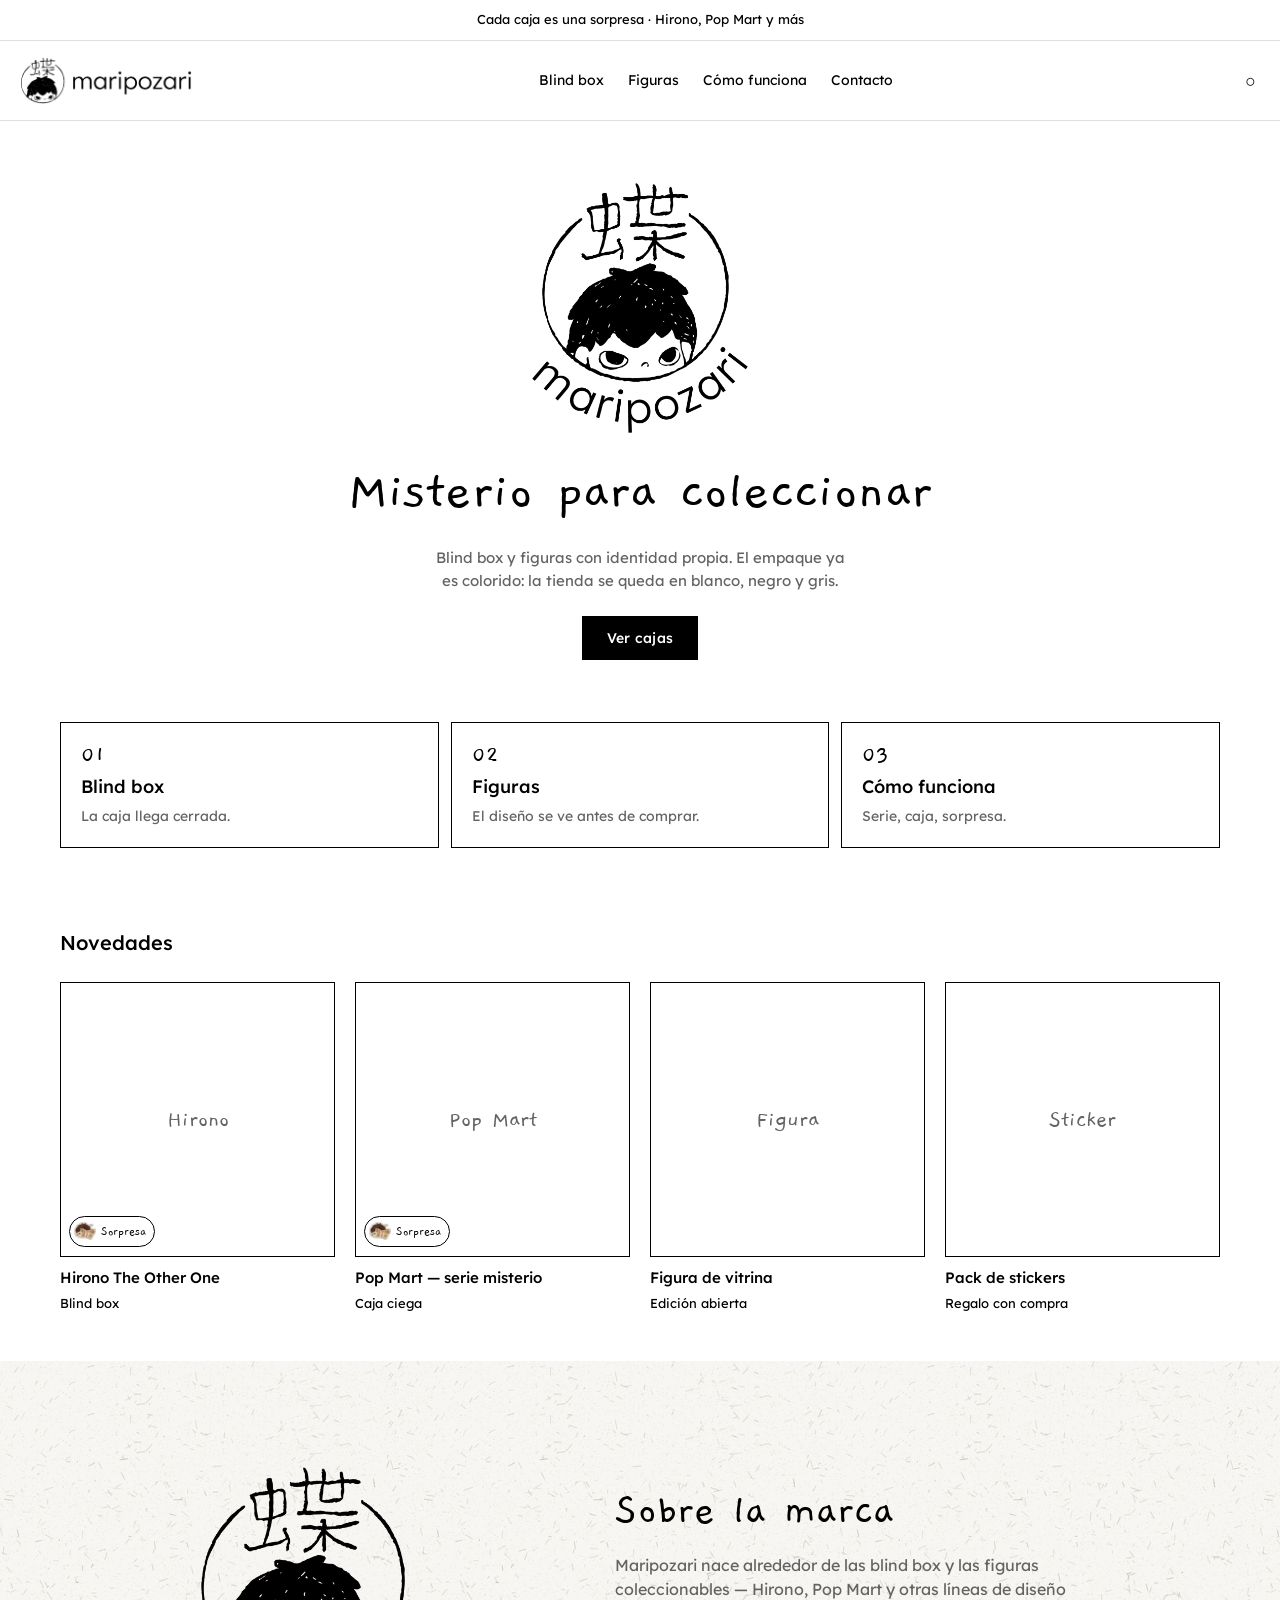
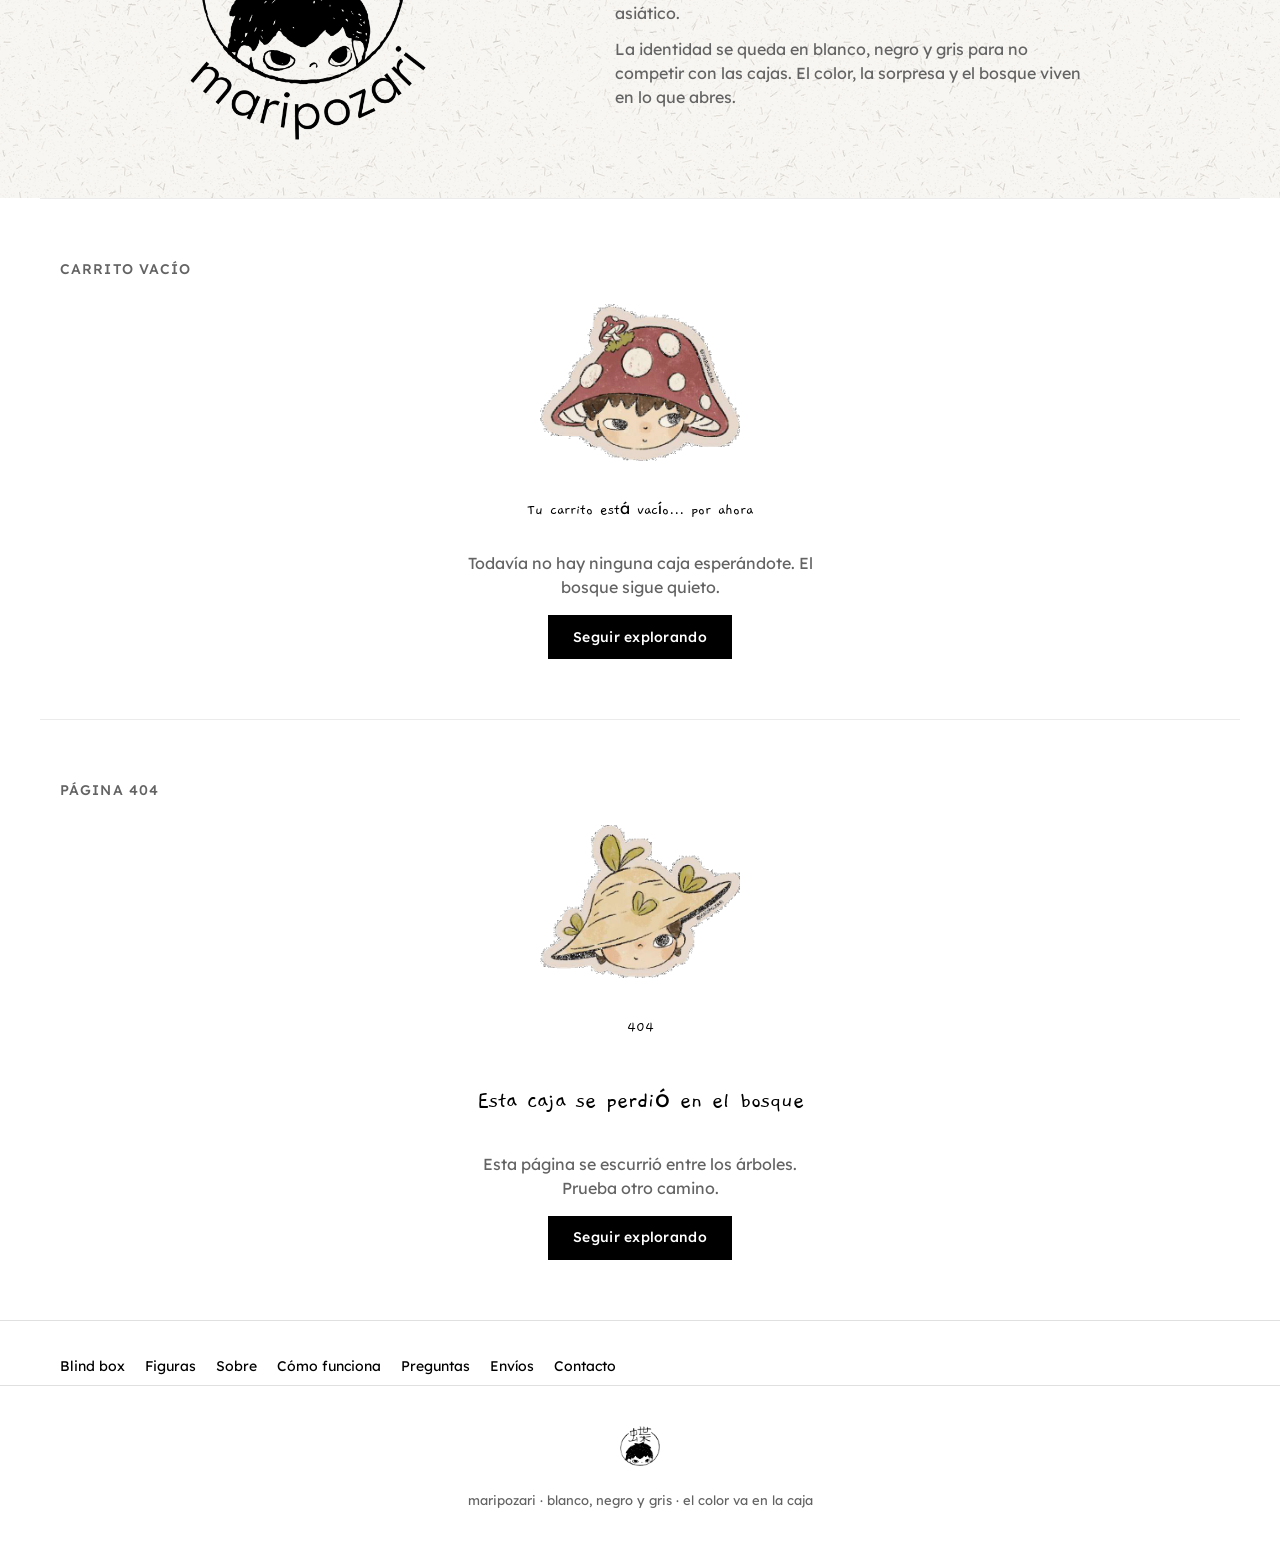
==== preview/index.html @ 607e9e30 "Add store pages and product templates for the catalog. Prepare about, how-it-works, FAQ, shipping, a" ====
<!doctype html>
<html lang="es">
  <head>
    <meta charset="utf-8">
    <meta name="viewport" content="width=device-width, initial-scale=1">
    <title>maripozari — vista de identidad</title>
    <link rel="icon" type="image/png" href="../assets/favicon.png">
    <link rel="preconnect" href="https://fonts.googleapis.com">
    <link rel="preconnect" href="https://fonts.gstatic.com" crossorigin>
    <link href="https://fonts.googleapis.com/css2?family=Gaegu:wght@400;700&family=Lexend:wght@300;400;500;600&display=swap" rel="stylesheet">
    <link rel="stylesheet" href="preview.css">
    <link rel="stylesheet" href="../assets/maripozari.css">
  </head>
  <body>
    <a class="skip" href="#main">Saltar al contenido</a>

    <div class="announcement">Cada caja es una sorpresa · Hirono, Pop Mart y más</div>

    <header class="site-header">
      <button class="icon-btn large-up-hide" type="button" aria-label="Menú">☰</button>
      <a class="logo-link" href="#main">
        <img class="header__heading-logo header__heading-logo--lockup small-hide medium-hide" src="../assets/logo-horizontal.png" width="200" height="56" alt="maripozari">
        <img class="header__heading-logo header__heading-logo--symbol large-up-hide" src="../assets/logo-symbol.png" width="48" height="48" alt="maripozari">
      </a>
      <nav class="nav small-hide" aria-label="Principal">
        <a href="paginas.html#cajas">Blind box</a>
        <a href="paginas.html#figuras">Figuras</a>
        <a href="paginas.html#como">Cómo funciona</a>
        <a href="paginas.html#contacto">Contacto</a>
      </nav>
      <a class="icon-btn" href="#carrito" aria-label="Carrito">○</a>
    </header>

    <main id="main">
      <section class="maripozari-hero">
        <div class="page-width">
          <div class="maripozari-hero__inner">
            <img class="maripozari-hero__logo" src="../assets/logo-original.png" width="220" height="253" alt="maripozari">
            <h1 class="maripozari-hero__heading">Misterio para coleccionar</h1>
            <p class="maripozari-hero__text">
              Blind box y figuras con identidad propia. El empaque ya es colorido: la tienda se queda en blanco, negro y gris.
            </p>
            <div class="maripozari-hero__actions">
              <a class="button" href="#cajas">Ver cajas</a>
            </div>
          </div>
        </div>
      </section>

      <section class="maripozari-paths">
        <div class="page-width">
          <ul class="maripozari-paths__list">
            <li><a href="paginas.html#cajas"><span class="maripozari-paths__index">01</span><h2>Blind box</h2><p>La caja llega cerrada.</p></a></li>
            <li><a href="paginas.html#figuras"><span class="maripozari-paths__index">02</span><h2>Figuras</h2><p>El diseño se ve antes de comprar.</p></a></li>
            <li><a href="paginas.html#como"><span class="maripozari-paths__index">03</span><h2>Cómo funciona</h2><p>Serie, caja, sorpresa.</p></a></li>
          </ul>
        </div>
      </section>

      <section id="cajas" class="page-width catalog">
        <h2>Novedades</h2>
        <div class="grid">
          <article class="card">
            <div class="card__media">
              <span class="card__ph">Hirono</span>
              <div class="card__badge">
                <span class="maripozari-surprise-badge">
                  <img src="../assets/creature-surprise.png" width="22" height="22" alt="">
                  <span>Sorpresa</span>
                </span>
              </div>
            </div>
            <h3>Hirono The Other One</h3>
            <p class="price">Blind box</p>
          </article>
          <article class="card">
            <div class="card__media">
              <span class="card__ph">Pop Mart</span>
              <div class="card__badge">
                <span class="maripozari-surprise-badge">
                  <img src="../assets/creature-surprise.png" width="22" height="22" alt="">
                  <span>Sorpresa</span>
                </span>
              </div>
            </div>
            <h3>Pop Mart — serie misterio</h3>
            <p class="price">Caja ciega</p>
          </article>
          <article class="card">
            <div class="card__media">
              <span class="card__ph">Figura</span>
            </div>
            <h3>Figura de vitrina</h3>
            <p class="price">Edición abierta</p>
          </article>
          <article class="card">
            <div class="card__media">
              <span class="card__ph">Sticker</span>
            </div>
            <h3>Pack de stickers</h3>
            <p class="price">Regalo con compra</p>
          </article>
        </div>
      </section>

      <div class="maripozari-divider maripozari-kraft" aria-hidden="true"></div>

      <section id="marca" class="maripozari-about maripozari-kraft">
        <div class="page-width">
          <div class="maripozari-about__inner maripozari-about__inner--split">
            <div>
              <img class="maripozari-about__logo" src="../assets/logo-original.png" width="240" height="276" alt="maripozari">
            </div>
            <div>
              <h2 class="maripozari-about__heading">Sobre la marca</h2>
              <div class="maripozari-about__text">
                <p>Maripozari nace alrededor de las blind box y las figuras coleccionables — Hirono, Pop Mart y otras líneas de diseño asiático.</p>
                <p>La identidad se queda en blanco, negro y gris para no competir con las cajas. El color, la sorpresa y el bosque viven en lo que abres.</p>
              </div>
            </div>
          </div>
        </div>
      </section>

      <section id="carrito" class="page-width state">
        <h2>Carrito vacío</h2>
        <div class="maripozari-empty">
          <img class="maripozari-creature" src="../assets/creature-empty-cart.png" width="180" height="141" alt="">
          <p class="cart__empty-text">Tu carrito está vacío... por ahora</p>
          <p class="maripozari-empty__note">Todavía no hay ninguna caja esperándote. El bosque sigue quieto.</p>
          <a class="button" href="#cajas">Seguir explorando</a>
        </div>
      </section>

      <section id="perdido" class="page-width state">
        <h2>Página 404</h2>
        <div class="template-404 maripozari-empty">
          <img class="maripozari-creature" src="../assets/creature-404.png" width="200" height="152" alt="">
          <p class="maripozari-display">404</p>
          <h1 class="title">Esta caja se perdió en el bosque</h1>
          <p class="maripozari-empty__note">Esta página se escurrió entre los árboles. Prueba otro camino.</p>
          <a class="button" href="#cajas">Seguir explorando</a>
        </div>
      </section>
    </main>

    <nav class="maripozari-footer-nav" aria-label="Páginas de la tienda">
      <div class="page-width">
        <ul class="maripozari-footer-nav__list">
          <li><a href="paginas.html#cajas">Blind box</a></li>
          <li><a href="paginas.html#figuras">Figuras</a></li>
          <li><a href="paginas.html#sobre">Sobre</a></li>
          <li><a href="paginas.html#como">Cómo funciona</a></li>
          <li><a href="paginas.html#preguntas">Preguntas</a></li>
          <li><a href="paginas.html#envios">Envíos</a></li>
          <li><a href="paginas.html#contacto">Contacto</a></li>
        </ul>
      </div>
    </nav>
    <footer class="site-footer">
      <img src="../assets/logo-symbol.png" width="40" height="40" alt="">
      <p>maripozari · blanco, negro y gris · el color va en la caja</p>
    </footer>
  </body>
</html>
---- preview/preview.css ----
:root {
  --color-ink: 0, 0, 0;
  --color-paper: 255, 255, 255;
  --color-ash: 99, 99, 99;
  --font-body-family: 'Lexend', sans-serif;
  --font-heading-family: 'Lexend', sans-serif;
  --font-display-family: 'Gaegu', 'Lexend', cursive;
  --maripozari-kraft-image: url('../assets/texture-kraft.png');
}

* { box-sizing: border-box; }

html { font-size: 62.5%; }

body {
  margin: 0;
  background: #fff;
  color: #000;
  font-family: var(--font-body-family);
  font-size: 1.6rem;
  line-height: 1.5;
}

a { color: inherit; }

.skip {
  position: absolute;
  left: -999px;
}

.page-width {
  max-width: 120rem;
  margin: 0 auto;
  padding: 0 2rem;
}

.announcement {
  text-align: center;
  padding: 1rem 1.6rem;
  border-bottom: 1px solid rgba(0, 0, 0, 0.12);
  font-size: 1.3rem;
}

.site-header {
  display: grid;
  grid-template-columns: auto 1fr auto;
  align-items: center;
  gap: 1.6rem;
  padding: 1.6rem 2rem;
  border-bottom: 1px solid rgba(0, 0, 0, 0.12);
  position: sticky;
  top: 0;
  background: #fff;
  z-index: 5;
}

.logo-link { display: flex; align-items: center; justify-self: start; }

.nav {
  display: flex;
  gap: 2.4rem;
  justify-content: center;
}

.nav a {
  text-decoration: none;
  font-size: 1.4rem;
}

.icon-btn {
  background: none;
  border: 0;
  font-size: 1.8rem;
  padding: 0.4rem;
  text-decoration: none;
}

.catalog { padding: 4.8rem 2rem; }
.catalog h2 {
  font-family: var(--font-body-family);
  font-weight: 500;
  font-size: 2rem;
  margin: 0 0 2.4rem;
}

.grid {
  display: grid;
  grid-template-columns: repeat(2, minmax(0, 1fr));
  gap: 1.6rem;
}

@media (min-width: 750px) {
  .grid { grid-template-columns: repeat(4, minmax(0, 1fr)); gap: 2rem; }
}

.card h3 {
  font-size: 1.5rem;
  font-weight: 500;
  margin: 1rem 0 0.4rem;
}

.price { margin: 0; font-size: 1.3rem; }

.card__media {
  position: relative;
  aspect-ratio: 1;
  border: 1px solid #000;
  display: flex;
  align-items: center;
  justify-content: center;
  background: #fff;
}

.card__ph {
  font-family: var(--font-display-family);
  font-size: 2.4rem;
  color: #636363;
}

.card__badge {
  position: absolute;
  left: 0.8rem;
  bottom: 0.8rem;
}

.button {
  display: inline-flex;
  align-items: center;
  justify-content: center;
  min-height: 4.4rem;
  padding: 0 2.4rem;
  border: 1px solid #000;
  background: #000;
  color: #fff;
  text-decoration: none;
  font-family: var(--font-body-family);
  font-size: 1.4rem;
  font-weight: 500;
}

.button--secondary {
  background: #fff;
  color: #000;
}

.maripozari-divider { min-height: 5.6rem; }

.state {
  padding: 6rem 2rem;
  border-top: 1px solid rgba(0, 0, 0, 0.08);
}

.state > h2 {
  font-size: 1.4rem;
  font-weight: 500;
  letter-spacing: 0.08em;
  text-transform: uppercase;
  color: #636363;
  margin: 0 0 2.4rem;
}

.page-block {
  max-width: 120rem;
  margin: 0 auto;
  padding: 5.6rem 2rem;
  border-top: 1px solid rgba(0, 0, 0, 0.08);
}

.eyebrow {
  margin: 0 0 0.8rem;
  color: #636363;
  letter-spacing: 0.08em;
  text-transform: uppercase;
  font-size: 1.2rem;
}

.display {
  font-size: clamp(3.2rem, 6vw, 5.6rem);
  margin: 0 0 1.2rem;
}

.lede {
  max-width: 46rem;
  color: #636363;
  margin: 0 0 2.4rem;
}

.steps {
  display: grid;
  gap: 1.6rem;
}

@media (min-width: 750px) {
  .steps { grid-template-columns: repeat(3, minmax(0, 1fr)); }
}

.steps article {
  border: 1px solid #000;
  padding: 2rem;
}

.steps h2 {
  font-size: 1.8rem;
  font-weight: 500;
  margin: 0 0 0.8rem;
}

.steps p, details p { margin: 0; color: #636363; }

.vendor {
  margin: 0.8rem 0 0;
  font-size: 1.2rem;
  letter-spacing: 0.08em;
}

.product {
  display: grid;
  gap: 2.4rem;
}

@media (min-width: 750px) {
  .product { grid-template-columns: 1fr 1fr; align-items: start; }
}

.product__media {
  aspect-ratio: 1;
  border: 1px solid #000;
  display: flex;
  align-items: center;
  justify-content: center;
  font-family: var(--font-display-family);
  font-size: 2.8rem;
  color: #636363;
}

.facts {
  display: flex;
  flex-wrap: wrap;
  gap: 0.8rem;
  padding: 0;
  margin: 0 0 1.6rem;
  list-style: none;
}

.facts li {
  border: 1px solid #000;
  padding: 0.4rem 0.8rem;
  font-size: 1.3rem;
}

details {
  border-top: 1px solid rgba(0, 0, 0, 0.16);
  padding: 1.2rem 0;
}

summary {
  cursor: pointer;
  font-weight: 500;
}

.form {
  display: grid;
  gap: 1.2rem;
  max-width: 42rem;
}

.form label {
  display: grid;
  gap: 0.4rem;
  font-size: 1.3rem;
}

.form input, .form textarea {
  font: inherit;
  border: 1px solid #000;
  padding: 1rem;
  background: #fff;
  color: #000;
}

.site-footer {
  display: flex;
  flex-direction: column;
  align-items: center;
  gap: 1.2rem;
  padding: 4rem 2rem;
  border-top: 1px solid rgba(0, 0, 0, 0.12);
  color: #636363;
  font-size: 1.3rem;
}

@media screen and (max-width: 749px) {
  .small-hide { display: none !important; }
}

@media screen and (min-width: 750px) and (max-width: 989px) {
  .medium-hide { display: none !important; }
}

@media screen and (min-width: 990px) {
  .large-up-hide { display: none !important; }
}

@media screen and (max-width: 989px) {
  .site-header { grid-template-columns: auto 1fr auto; }
  .logo-link { justify-self: center; }
}
---- assets/maripozari.css ----
/* Maripozari brand layer — see BRAND.md */

:root {
  --color-ink: 0, 0, 0;
  --color-paper: 255, 255, 255;
  --color-ash: 99, 99, 99;
  --font-body-family: 'Lexend', sans-serif;
  --font-heading-family: 'Lexend', sans-serif;
  --font-display-family: 'Gaegu', 'Lexend', cursive;
  --font-body-weight: 400;
  --font-heading-weight: 400;
}

body {
  letter-spacing: 0;
  color: rgb(var(--color-ink));
}

.caption-with-letter-spacing,
.caption,
.subtitle,
.product__text,
.card__information .price,
.footer-block__details-content {
  color: rgb(var(--color-ash));
}

.h0,
.title--primary,
.banner__heading,
.maripozari-display,
.template-404 .title,
.cart__empty-text,
.maripozari-hero__heading,
.maripozari-about__heading {
  font-family: var(--font-display-family);
  font-weight: 400;
  letter-spacing: 0;
  line-height: 1.15;
}

h1,
.h1 {
  font-family: var(--font-display-family);
  font-weight: 400;
  letter-spacing: 0;
}

.header__heading-logo-wrapper.maripozari-logo {
  display: flex;
  align-items: center;
}

.header__heading-logo--lockup {
  width: auto;
  max-width: min(220px, 36vw);
  height: auto;
  max-height: 4.8rem;
}

.header__heading-logo--symbol {
  width: 4.8rem;
  height: 4.8rem;
  object-fit: contain;
}

.scrolled-past-header .header__heading-logo--lockup {
  max-height: 3.6rem;
}

.maripozari-hero {
  background: rgb(var(--color-paper));
  color: rgb(var(--color-ink));
}

.maripozari-hero__inner {
  display: flex;
  flex-direction: column;
  align-items: center;
  text-align: center;
  gap: 2.4rem;
  padding: 6rem 2rem 5rem;
}

.maripozari-hero__logo {
  width: min(220px, 58vw);
  height: auto;
}

.maripozari-hero__heading {
  font-size: clamp(3.2rem, 6vw, 5.6rem);
  margin: 0;
}

.maripozari-hero__text {
  max-width: 42rem;
  margin: 0;
  color: rgb(var(--color-ash));
  font-size: 1.5rem;
}

.maripozari-hero__actions {
  display: flex;
  flex-wrap: wrap;
  gap: 1.2rem;
  justify-content: center;
}

.maripozari-kraft {
  background-color: #f4f1ec;
  background-image: var(--maripozari-kraft-image);
  background-size: 420px;
  background-repeat: repeat;
  color: rgb(var(--color-ink));
}

.maripozari-divider {
  min-height: 4.8rem;
}

.maripozari-about__inner {
  display: grid;
  gap: 3.2rem;
  padding: 5.6rem 0;
  align-items: center;
}

@media screen and (min-width: 750px) {
  .maripozari-about__inner--split {
    grid-template-columns: minmax(0, 0.9fr) minmax(0, 1.1fr);
    gap: 6rem;
  }
}

.maripozari-about__logo {
  width: min(240px, 70%);
  height: auto;
  margin: 0 auto;
  display: block;
}

.maripozari-about__heading {
  font-size: clamp(2.8rem, 4vw, 4.4rem);
  margin: 0 0 1.6rem;
}

.maripozari-about__text {
  color: rgb(var(--color-ink));
  max-width: 48rem;
}

.maripozari-about__text p {
  margin: 0 0 1.2rem;
  color: rgb(var(--color-ash));
}

.maripozari-empty {
  display: flex;
  flex-direction: column;
  align-items: center;
  text-align: center;
  gap: 1.6rem;
}

.maripozari-creature {
  width: min(200px, 56vw);
  height: auto;
  display: block;
  margin: 0 auto 0.8rem;
}

.cart-drawer__empty-content .maripozari-creature {
  width: min(160px, 48vw);
}

.maripozari-empty__note,
.template-404 .maripozari-empty__note {
  color: rgb(var(--color-ash));
  max-width: 36rem;
  margin: 0;
}

.maripozari-surprise-badge {
  display: inline-flex;
  align-items: center;
  gap: 0.5rem;
  padding: 0.35rem 0.85rem 0.35rem 0.35rem;
  border: 0.1rem solid rgb(var(--color-ink));
  border-radius: 999px;
  background: rgb(var(--color-paper));
  color: rgb(var(--color-ink));
  font-family: var(--font-display-family);
  font-size: 1.3rem;
  line-height: 1;
  letter-spacing: 0;
}

.maripozari-surprise-badge img {
  width: 2.2rem;
  height: 2.2rem;
  object-fit: contain;
}

.card__badge .maripozari-surprise-badge {
  margin-top: 0.6rem;
}

.button {
  letter-spacing: 0.02em;
  font-weight: 500;
}

.header-wrapper--border-bottom {
  border-bottom-color: rgba(var(--color-ink), 0.12);
}

.announcement-bar {
  letter-spacing: 0.02em;
}

.maripozari-paths {
  padding: 1.2rem 0 3.2rem;
}

.maripozari-paths__list {
  display: grid;
  grid-template-columns: 1fr;
  gap: 1.2rem;
  list-style: none;
  margin: 0;
  padding: 0;
}

@media screen and (min-width: 750px) {
  .maripozari-paths__list {
    grid-template-columns: repeat(3, minmax(0, 1fr));
  }
}

.maripozari-paths__list a {
  display: flex;
  flex-direction: column;
  gap: 0.6rem;
  min-height: 100%;
  padding: 2rem;
  border: 0.1rem solid rgb(var(--color-ink));
  color: rgb(var(--color-ink));
  text-decoration: none;
  background: rgb(var(--color-paper));
}

.maripozari-paths__list a:hover {
  background: rgb(var(--color-ink));
  color: rgb(var(--color-paper));
}

.maripozari-paths__list a:hover p {
  color: rgb(var(--color-paper));
}

.maripozari-paths__index {
  font-family: var(--font-display-family);
  font-size: 2.4rem;
  line-height: 1;
}

.maripozari-paths__list h2 {
  margin: 0;
  font-family: var(--font-body-family);
  font-size: 1.8rem;
  font-weight: 500;
}

.maripozari-paths__list p {
  margin: 0;
  color: rgb(var(--color-ash));
  font-size: 1.4rem;
}

.maripozari-footer-nav {
  border-top: 0.1rem solid rgba(var(--color-ink), 0.12);
  padding: 3.2rem 0 0.8rem;
}

.maripozari-footer-nav__list {
  display: flex;
  flex-wrap: wrap;
  gap: 1rem 2rem;
  list-style: none;
  margin: 0;
  padding: 0;
}

.maripozari-footer-nav__list a {
  color: rgb(var(--color-ink));
  text-decoration: none;
  font-size: 1.4rem;
}

.maripozari-footer-nav__list a:hover {
  text-decoration: underline;
}
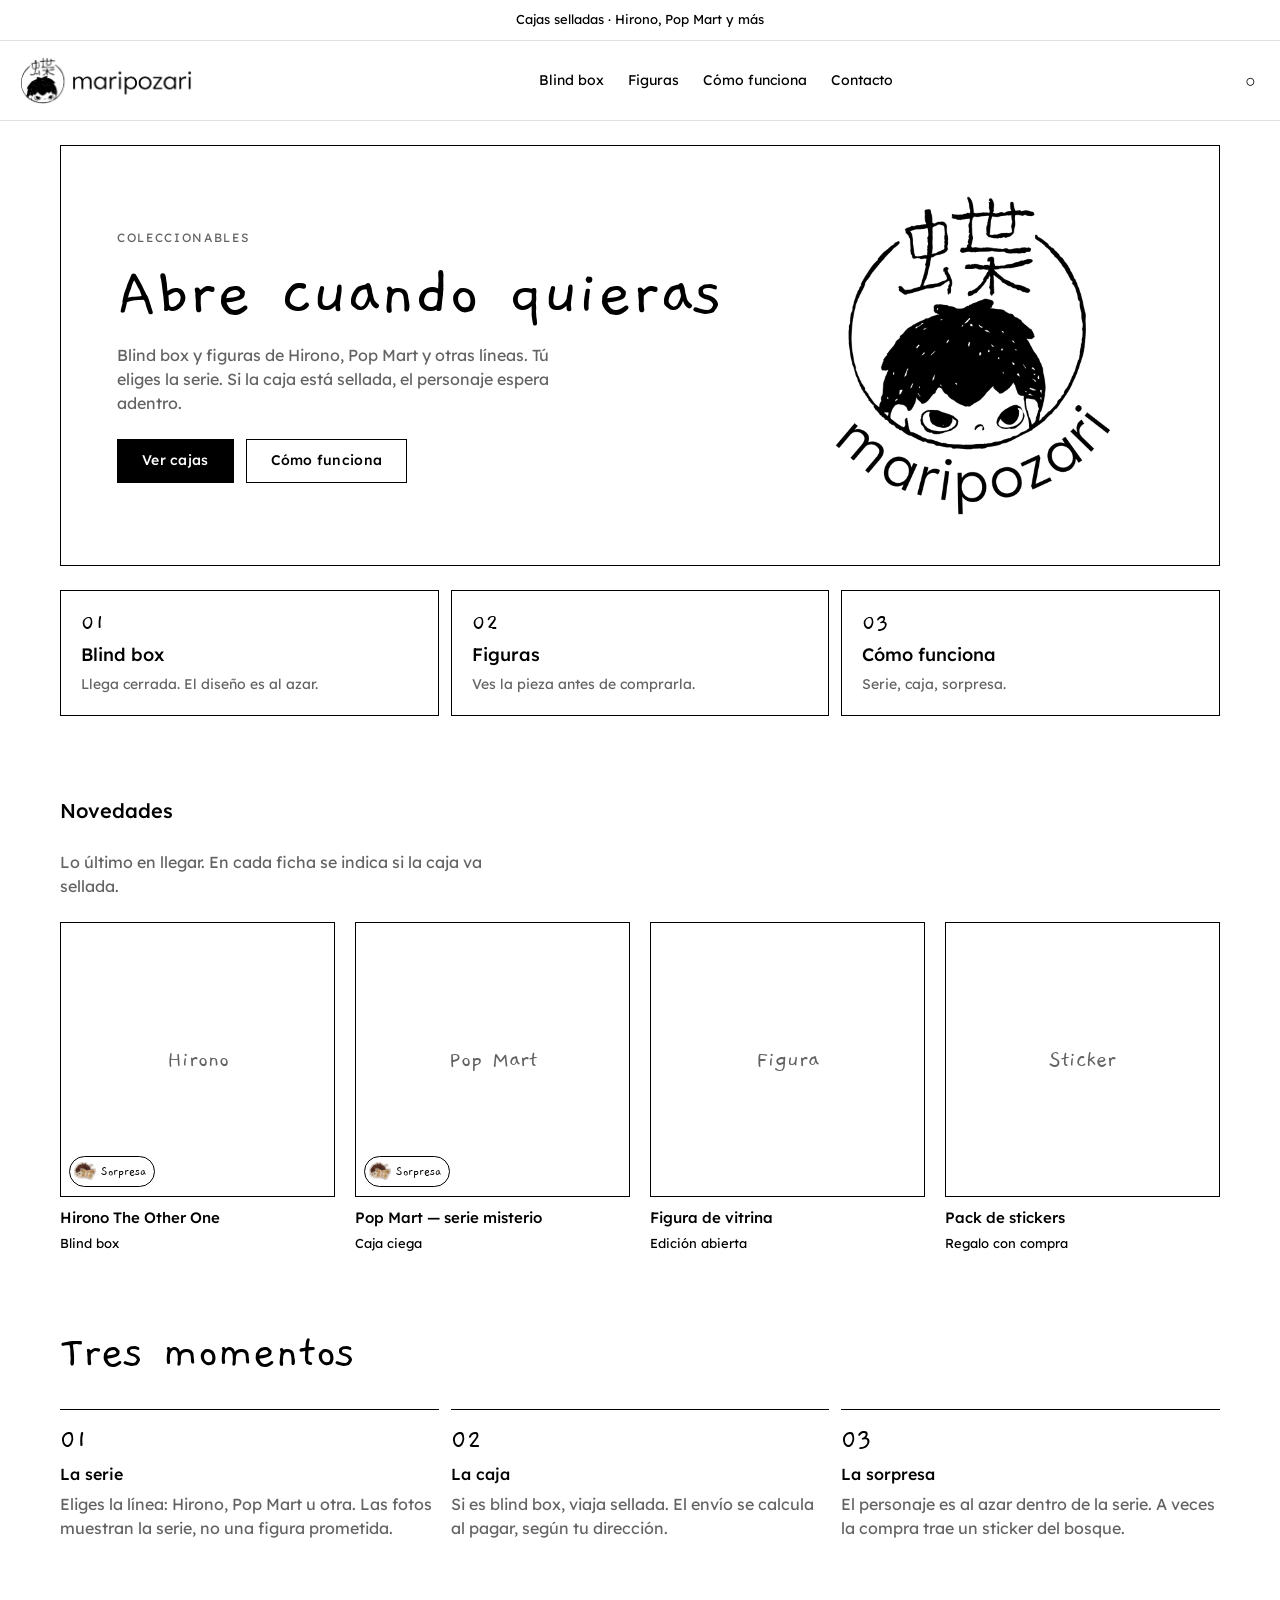
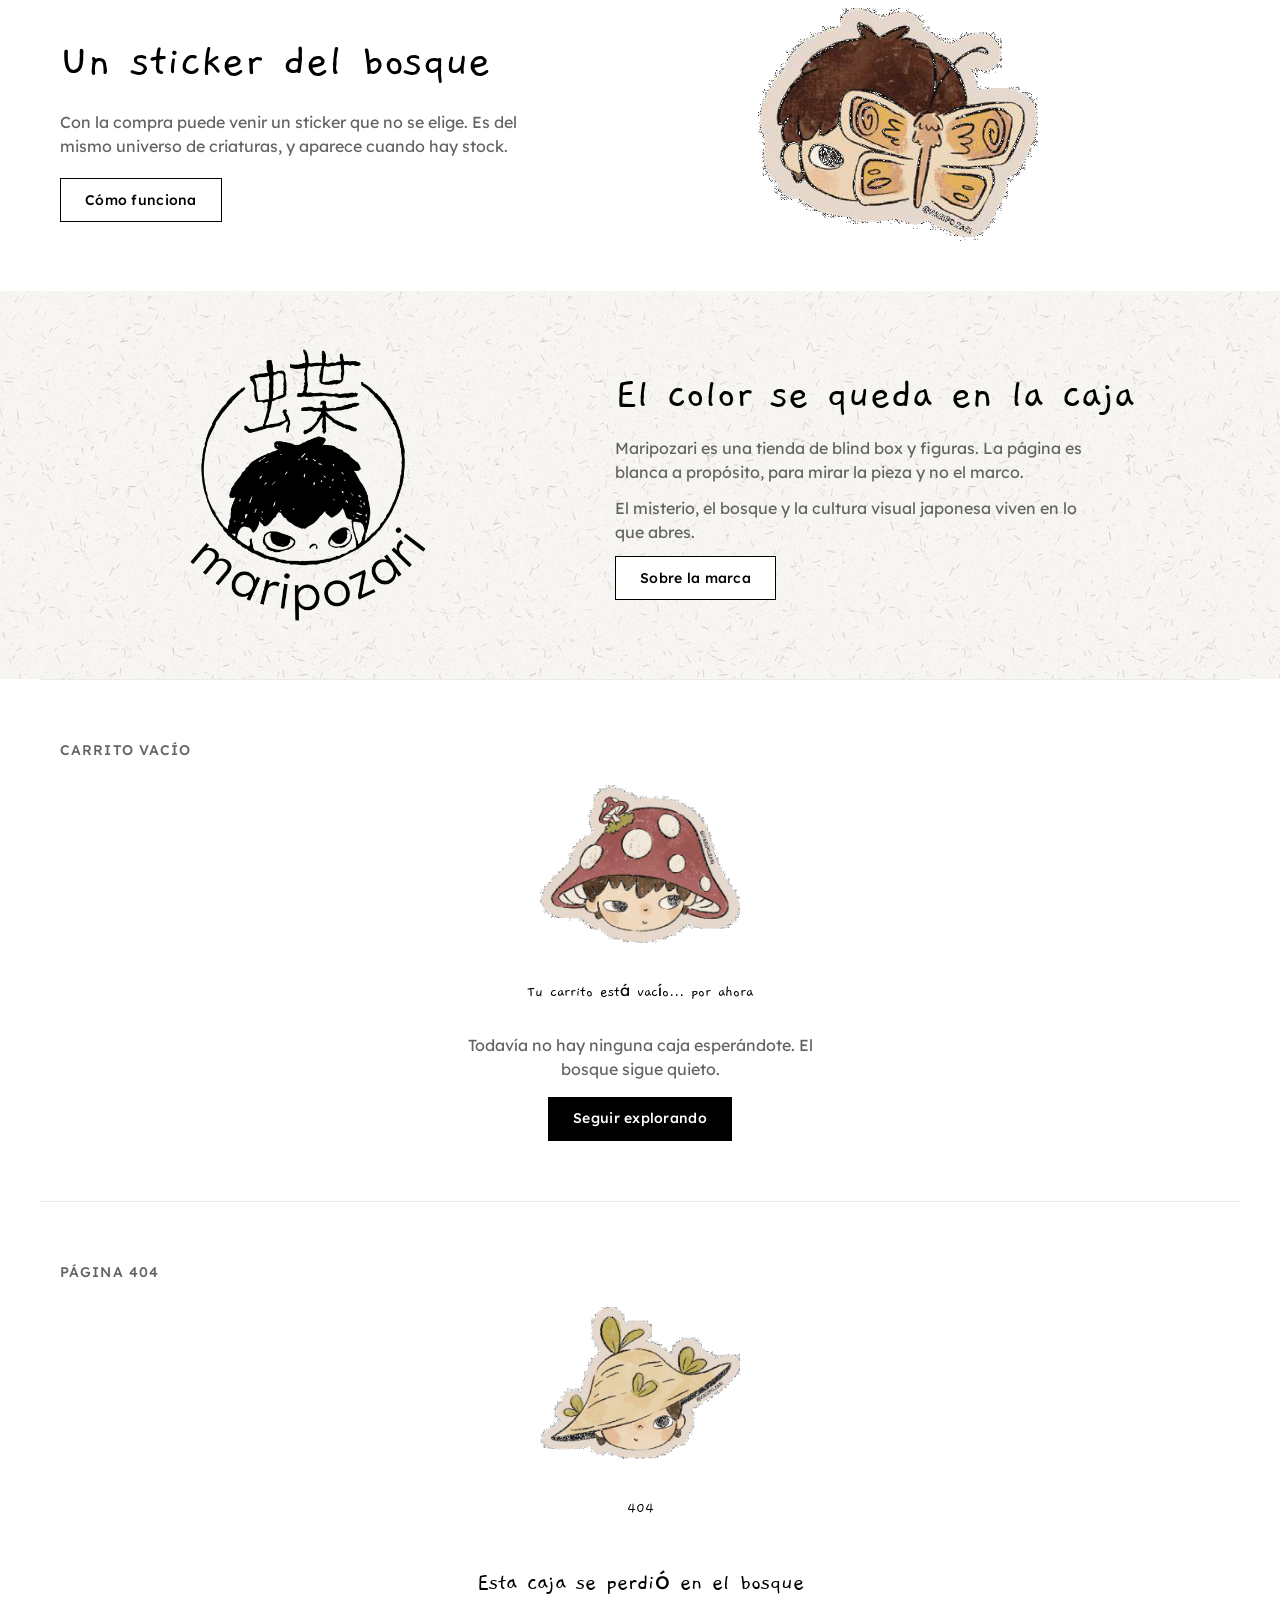
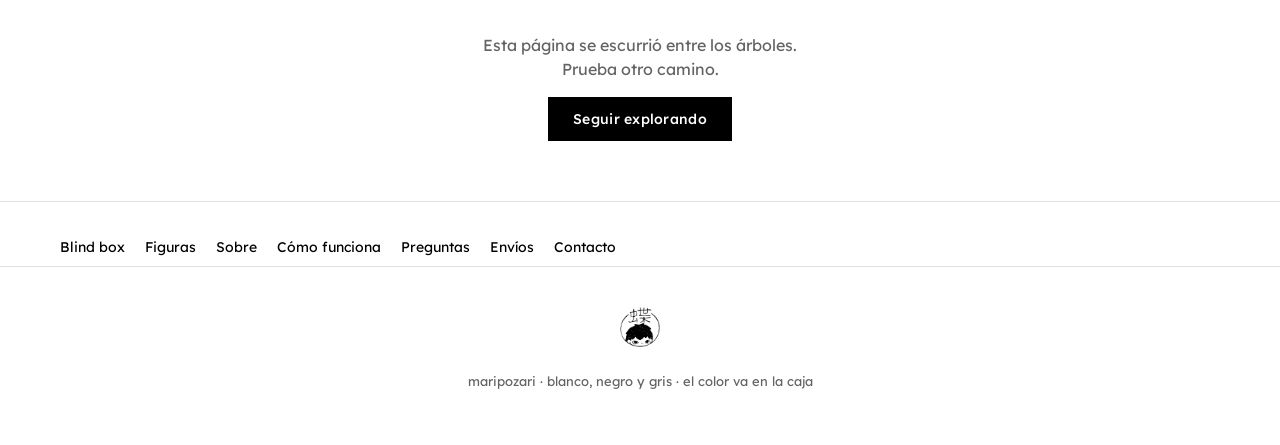
==== commit c556fa50: "Refine the homepage, filled cart, and product page. Add an editorial banner and more home sections, " ====
--- a/preview/index.html
+++ b/preview/index.html
@@ -14,7 +14,7 @@
   <body>
     <a class="skip" href="#main">Saltar al contenido</a>
 
-    <div class="announcement">Cada caja es una sorpresa · Hirono, Pop Mart y más</div>
+    <div class="announcement">Cajas selladas · Hirono, Pop Mart y más</div>
 
     <header class="site-header">
       <button class="icon-btn large-up-hide" type="button" aria-label="Menú">☰</button>
@@ -28,20 +28,24 @@
         <a href="paginas.html#como">Cómo funciona</a>
         <a href="paginas.html#contacto">Contacto</a>
       </nav>
-      <a class="icon-btn" href="#carrito" aria-label="Carrito">○</a>
+      <a class="icon-btn" href="carrito.html" aria-label="Carrito">○</a>
     </header>
 
     <main id="main">
-      <section class="maripozari-hero">
+      <section class="maripozari-banner">
         <div class="page-width">
-          <div class="maripozari-hero__inner">
-            <img class="maripozari-hero__logo" src="../assets/logo-original.png" width="220" height="253" alt="maripozari">
-            <h1 class="maripozari-hero__heading">Misterio para coleccionar</h1>
-            <p class="maripozari-hero__text">
-              Blind box y figuras con identidad propia. El empaque ya es colorido: la tienda se queda en blanco, negro y gris.
-            </p>
-            <div class="maripozari-hero__actions">
-              <a class="button" href="#cajas">Ver cajas</a>
+          <div class="maripozari-banner__panel">
+            <div class="maripozari-banner__copy">
+              <p class="maripozari-banner__eyebrow">Coleccionables</p>
+              <h1 class="maripozari-banner__heading">Abre cuando quieras</h1>
+              <p class="maripozari-banner__text">Blind box y figuras de Hirono, Pop Mart y otras líneas. Tú eliges la serie. Si la caja está sellada, el personaje espera adentro.</p>
+              <div class="maripozari-banner__actions">
+                <a class="button" href="#cajas">Ver cajas</a>
+                <a class="button button--secondary" href="paginas.html#como">Cómo funciona</a>
+              </div>
+            </div>
+            <div class="maripozari-banner__visual">
+              <img src="../assets/logo-original.png" width="280" height="322" alt="maripozari">
             </div>
           </div>
         </div>
@@ -50,8 +54,8 @@
       <section class="maripozari-paths">
         <div class="page-width">
           <ul class="maripozari-paths__list">
-            <li><a href="paginas.html#cajas"><span class="maripozari-paths__index">01</span><h2>Blind box</h2><p>La caja llega cerrada.</p></a></li>
-            <li><a href="paginas.html#figuras"><span class="maripozari-paths__index">02</span><h2>Figuras</h2><p>El diseño se ve antes de comprar.</p></a></li>
+            <li><a href="paginas.html#cajas"><span class="maripozari-paths__index">01</span><h2>Blind box</h2><p>Llega cerrada. El diseño es al azar.</p></a></li>
+            <li><a href="paginas.html#figuras"><span class="maripozari-paths__index">02</span><h2>Figuras</h2><p>Ves la pieza antes de comprarla.</p></a></li>
             <li><a href="paginas.html#como"><span class="maripozari-paths__index">03</span><h2>Cómo funciona</h2><p>Serie, caja, sorpresa.</p></a></li>
           </ul>
         </div>
@@ -59,6 +63,7 @@
 
       <section id="cajas" class="page-width catalog">
         <h2>Novedades</h2>
+        <p class="lede">Lo último en llegar. En cada ficha se indica si la caja va sellada.</p>
         <div class="grid">
           <article class="card">
             <div class="card__media">
@@ -103,7 +108,31 @@
         </div>
       </section>
 
-      <div class="maripozari-divider maripozari-kraft" aria-hidden="true"></div>
+      <section class="maripozari-steps">
+        <div class="page-width">
+          <h2 class="maripozari-steps__heading">Tres momentos</h2>
+          <ol class="maripozari-steps__list">
+            <li><span class="maripozari-steps__index">01</span><h3>La serie</h3><p>Eliges la línea: Hirono, Pop Mart u otra. Las fotos muestran la serie, no una figura prometida.</p></li>
+            <li><span class="maripozari-steps__index">02</span><h3>La caja</h3><p>Si es blind box, viaja sellada. El envío se calcula al pagar, según tu dirección.</p></li>
+            <li><span class="maripozari-steps__index">03</span><h3>La sorpresa</h3><p>El personaje es al azar dentro de la serie. A veces la compra trae un sticker del bosque.</p></li>
+          </ol>
+        </div>
+      </section>
+
+      <section class="maripozari-moment maripozari-moment--image-right">
+        <div class="page-width">
+          <div class="maripozari-moment__inner">
+            <div class="maripozari-moment__media">
+              <img src="../assets/creature-surprise.png" width="280" height="220" alt="">
+            </div>
+            <div>
+              <h2 class="maripozari-moment__heading">Un sticker del bosque</h2>
+              <p class="maripozari-moment__text">Con la compra puede venir un sticker que no se elige. Es del mismo universo de criaturas, y aparece cuando hay stock.</p>
+              <a class="button button--secondary" href="paginas.html#como">Cómo funciona</a>
+            </div>
+          </div>
+        </div>
+      </section>
 
       <section id="marca" class="maripozari-about maripozari-kraft">
         <div class="page-width">
@@ -112,11 +141,12 @@
               <img class="maripozari-about__logo" src="../assets/logo-original.png" width="240" height="276" alt="maripozari">
             </div>
             <div>
-              <h2 class="maripozari-about__heading">Sobre la marca</h2>
+              <h2 class="maripozari-about__heading">El color se queda en la caja</h2>
               <div class="maripozari-about__text">
-                <p>Maripozari nace alrededor de las blind box y las figuras coleccionables — Hirono, Pop Mart y otras líneas de diseño asiático.</p>
-                <p>La identidad se queda en blanco, negro y gris para no competir con las cajas. El color, la sorpresa y el bosque viven en lo que abres.</p>
+                <p>Maripozari es una tienda de blind box y figuras. La página es blanca a propósito, para mirar la pieza y no el marco.</p>
+                <p>El misterio, el bosque y la cultura visual japonesa viven en lo que abres.</p>
               </div>
+              <a class="button button--secondary" href="paginas.html#sobre">Sobre la marca</a>
             </div>
           </div>
         </div>
--- a/preview/preview.css
+++ b/preview/preview.css
@@ -278,6 +278,22 @@
   color: #000;
 }
 
+.cart-preview { padding: 4rem 2rem 6rem; }
+.cart-head { display: flex; justify-content: space-between; align-items: baseline; gap: 1rem; }
+.cart-head a { color: #636363; }
+.cart-table { width: 100%; border-collapse: collapse; border-top: 1px solid #000; }
+.cart-table th { text-align: left; font-size: 1.2rem; letter-spacing: 0.08em; text-transform: uppercase; color: #636363; padding: 1rem 0; }
+.cart-item td { padding: 1.6rem 0; border-bottom: 1px solid rgba(0,0,0,.12); vertical-align: middle; }
+.cart-product { display: flex; gap: 1.6rem; align-items: center; }
+.cart-item__image { width: 9.6rem; height: auto; object-fit: contain; }
+.cart-product button { background: none; border: 0; padding: 0; color: #636363; text-decoration: underline; cursor: pointer; font: inherit; }
+.meta { margin: 0.3rem 0; color: #636363; font-size: 1.3rem; }
+.qty { display: inline-flex; min-width: 4.4rem; min-height: 4.4rem; border: 1px solid #000; align-items: center; justify-content: center; }
+.cart-summary { margin-top: 2.4rem; max-width: 36rem; margin-left: auto; }
+.cart-summary p { display: flex; justify-content: space-between; }
+.product__info .product__title { font-size: clamp(3.6rem, 6vw, 5.6rem); margin: 0.4rem 0 1rem; }
+.price-item { font-weight: 500; font-size: 1.8rem; }
+
 .site-footer {
   display: flex;
   flex-direction: column;
--- a/assets/maripozari.css
+++ b/assets/maripozari.css
@@ -300,3 +300,215 @@
 .maripozari-footer-nav__list a:hover {
   text-decoration: underline;
 }
+
+.maripozari-banner {
+  padding: 2.4rem 0 1.2rem;
+}
+
+.maripozari-banner__panel {
+  display: grid;
+  grid-template-columns: 1fr;
+  gap: 2.4rem;
+  align-items: center;
+  border: 0.1rem solid rgb(var(--color-ink));
+  padding: 2.8rem 2rem;
+  background: rgb(var(--color-paper));
+}
+
+@media screen and (min-width: 990px) {
+  .maripozari-banner__panel {
+    grid-template-columns: minmax(0, 1.15fr) minmax(220px, 0.7fr);
+    gap: 4rem;
+    min-height: 42rem;
+    padding: 4.8rem 5.6rem;
+  }
+}
+
+.maripozari-banner__eyebrow {
+  margin: 0 0 1.2rem;
+  color: rgb(var(--color-ash));
+  font-size: 1.2rem;
+  letter-spacing: 0.14em;
+  text-transform: uppercase;
+}
+
+.maripozari-banner__heading {
+  margin: 0 0 1.6rem;
+  font-family: var(--font-display-family);
+  font-size: clamp(4rem, 7vw, 7.2rem);
+  font-weight: 400;
+  line-height: 0.95;
+}
+
+.maripozari-banner__text {
+  margin: 0 0 2.4rem;
+  max-width: 46rem;
+  color: rgb(var(--color-ash));
+  font-size: 1.6rem;
+}
+
+.maripozari-banner__actions {
+  display: flex;
+  flex-wrap: wrap;
+  gap: 1.2rem;
+}
+
+.maripozari-banner__visual {
+  display: flex;
+  justify-content: center;
+}
+
+.maripozari-banner__visual img {
+  width: min(280px, 70vw);
+  height: auto;
+}
+
+.maripozari-steps {
+  padding: 1.6rem 0 4.8rem;
+}
+
+.maripozari-steps__heading {
+  margin: 0 0 2rem;
+  font-family: var(--font-display-family);
+  font-size: clamp(3.2rem, 5vw, 4.8rem);
+  font-weight: 400;
+}
+
+.maripozari-steps__list {
+  display: grid;
+  gap: 1.2rem;
+  list-style: none;
+  margin: 0;
+  padding: 0;
+}
+
+@media screen and (min-width: 750px) {
+  .maripozari-steps__list {
+    grid-template-columns: repeat(3, minmax(0, 1fr));
+  }
+}
+
+.maripozari-steps__list li {
+  border-top: 0.1rem solid rgb(var(--color-ink));
+  padding-top: 1.6rem;
+}
+
+.maripozari-steps__index {
+  display: block;
+  margin-bottom: 0.8rem;
+  font-family: var(--font-display-family);
+  font-size: 2.8rem;
+  line-height: 1;
+}
+
+.maripozari-steps__list h3 {
+  margin: 0 0 0.6rem;
+  font-size: 1.6rem;
+  font-weight: 500;
+}
+
+.maripozari-steps__list p {
+  margin: 0;
+  color: rgb(var(--color-ash));
+}
+
+.maripozari-moment {
+  padding: 2rem 0 5rem;
+}
+
+.maripozari-moment__inner {
+  display: grid;
+  gap: 2.4rem;
+  align-items: center;
+}
+
+@media screen and (min-width: 750px) {
+  .maripozari-moment__inner {
+    grid-template-columns: minmax(0, 0.8fr) minmax(0, 1.1fr);
+    gap: 4.8rem;
+  }
+
+  .maripozari-moment--image-right .maripozari-moment__media {
+    order: 2;
+  }
+}
+
+.maripozari-moment__media img {
+  width: min(280px, 70%);
+  height: auto;
+  display: block;
+  margin: 0 auto;
+}
+
+.maripozari-moment__heading {
+  margin: 0 0 1.2rem;
+  font-family: var(--font-display-family);
+  font-size: clamp(3.2rem, 5vw, 4.8rem);
+  font-weight: 400;
+}
+
+.maripozari-moment__text {
+  margin: 0 0 2rem;
+  max-width: 46rem;
+  color: rgb(var(--color-ash));
+}
+
+.maripozari-cart-note {
+  margin: 0 0 2.4rem;
+  max-width: 52rem;
+  color: rgb(var(--color-ash));
+}
+
+.drawer__footer .maripozari-cart-note {
+  margin: 0 0 1.2rem;
+  font-size: 1.3rem;
+}
+
+.cart-item__image {
+  border: 0.1rem solid rgb(var(--color-ink));
+  background: rgb(var(--color-paper));
+}
+
+.cart-item__name {
+  font-weight: 500;
+}
+
+.cart-items {
+  border-top: 0.1rem solid rgb(var(--color-ink));
+}
+
+.cart-item {
+  border-bottom: 0.1rem solid rgba(var(--color-ink), 0.12);
+}
+
+.cart__checkout-button {
+  min-height: 4.8rem;
+  letter-spacing: 0.02em;
+}
+
+.product__media-item .media,
+.product__media-item .product-media-container {
+  border: 0.1rem solid rgb(var(--color-ink));
+  background: rgb(var(--color-paper));
+}
+
+.product__title {
+  font-family: var(--font-display-family);
+  font-weight: 400;
+  letter-spacing: 0;
+  line-height: 1.05;
+}
+
+.product .price-item {
+  font-family: var(--font-body-family);
+  font-weight: 500;
+  letter-spacing: 0;
+}
+
+.product__description {
+  color: rgb(var(--color-ash));
+}
+
+.product__accordion summary {
+  font-weight: 500;
+}
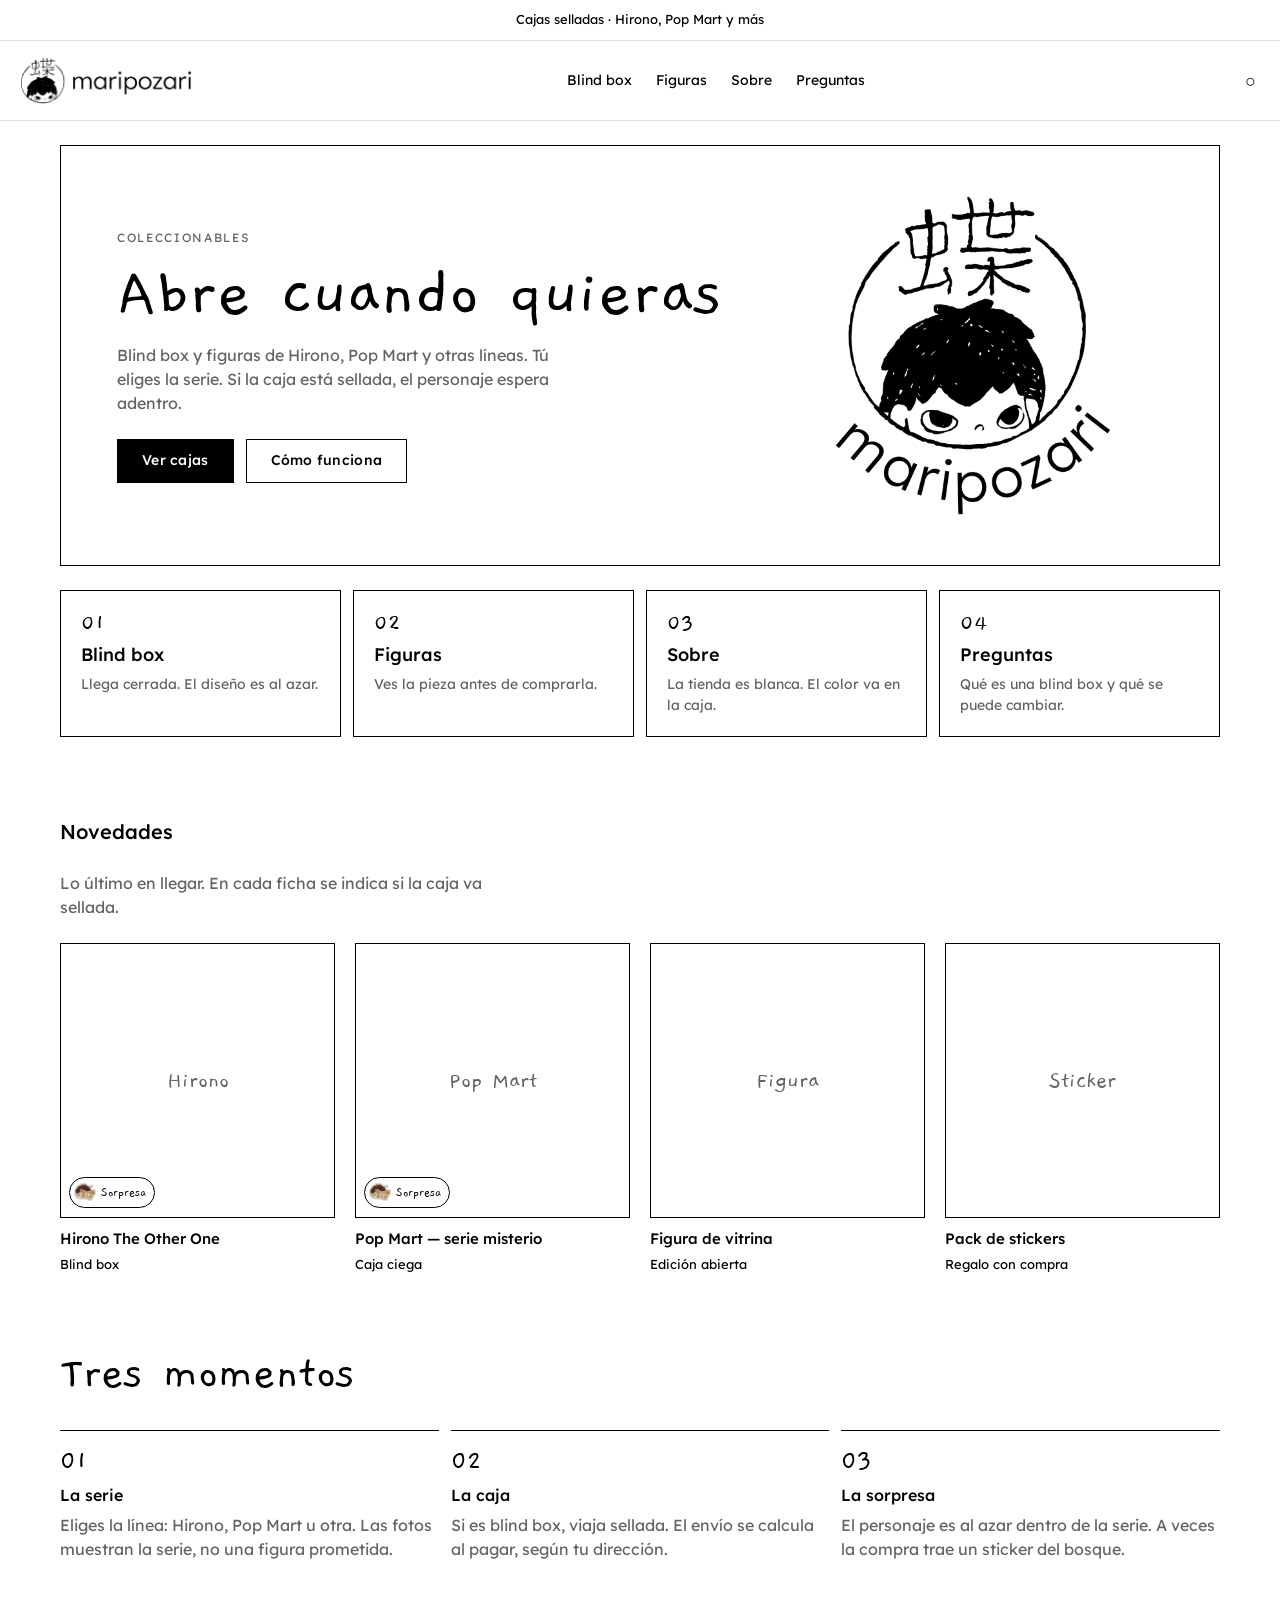
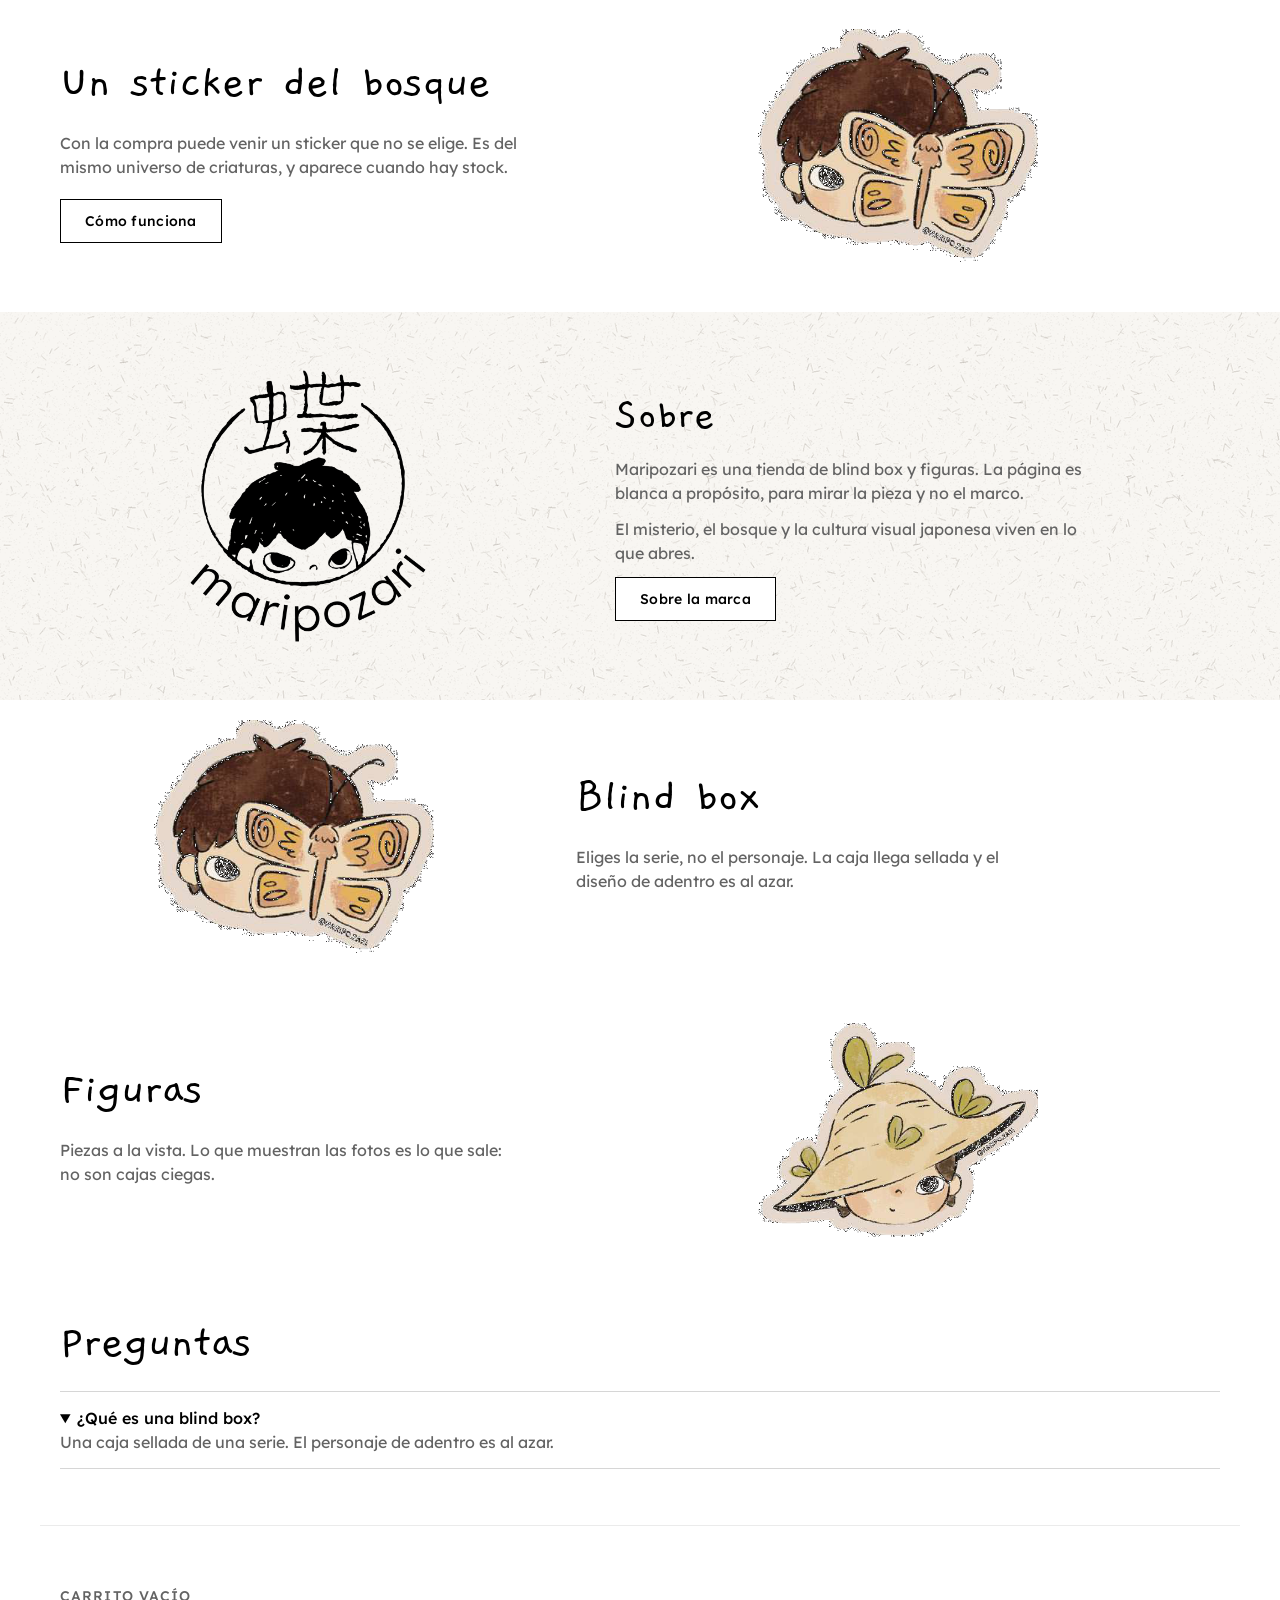
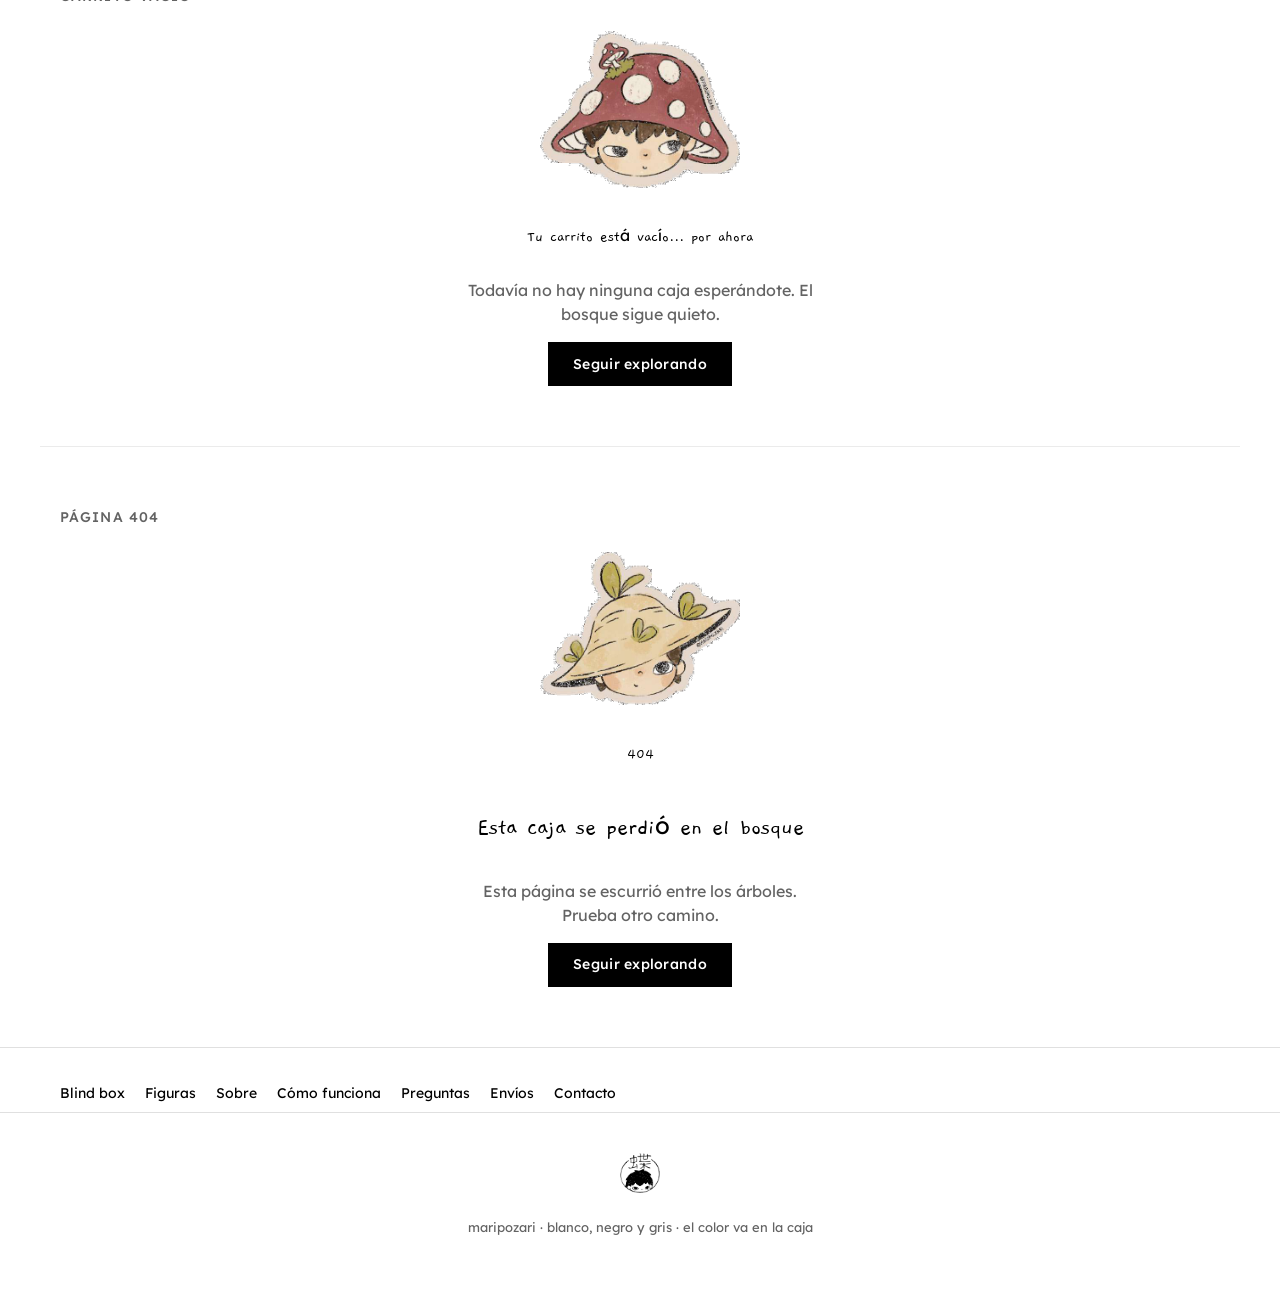
==== commit fd80c348: "Show blind box, figures, about, and FAQ on the homepage. Add those sections to the home page and a f" ====
--- a/preview/index.html
+++ b/preview/index.html
@@ -23,10 +23,10 @@
         <img class="header__heading-logo header__heading-logo--symbol large-up-hide" src="../assets/logo-symbol.png" width="48" height="48" alt="maripozari">
       </a>
       <nav class="nav small-hide" aria-label="Principal">
-        <a href="paginas.html#cajas">Blind box</a>
-        <a href="paginas.html#figuras">Figuras</a>
-        <a href="paginas.html#como">Cómo funciona</a>
-        <a href="paginas.html#contacto">Contacto</a>
+        <a href="#blind-box">Blind box</a>
+        <a href="#figuras">Figuras</a>
+        <a href="#sobre">Sobre</a>
+        <a href="#preguntas">Preguntas</a>
       </nav>
       <a class="icon-btn" href="carrito.html" aria-label="Carrito">○</a>
     </header>
@@ -54,9 +54,10 @@
       <section class="maripozari-paths">
         <div class="page-width">
           <ul class="maripozari-paths__list">
-            <li><a href="paginas.html#cajas"><span class="maripozari-paths__index">01</span><h2>Blind box</h2><p>Llega cerrada. El diseño es al azar.</p></a></li>
-            <li><a href="paginas.html#figuras"><span class="maripozari-paths__index">02</span><h2>Figuras</h2><p>Ves la pieza antes de comprarla.</p></a></li>
-            <li><a href="paginas.html#como"><span class="maripozari-paths__index">03</span><h2>Cómo funciona</h2><p>Serie, caja, sorpresa.</p></a></li>
+            <li><a href="#blind-box"><span class="maripozari-paths__index">01</span><h2>Blind box</h2><p>Llega cerrada. El diseño es al azar.</p></a></li>
+            <li><a href="#figuras"><span class="maripozari-paths__index">02</span><h2>Figuras</h2><p>Ves la pieza antes de comprarla.</p></a></li>
+            <li><a href="#sobre"><span class="maripozari-paths__index">03</span><h2>Sobre</h2><p>La tienda es blanca. El color va en la caja.</p></a></li>
+            <li><a href="#preguntas"><span class="maripozari-paths__index">04</span><h2>Preguntas</h2><p>Qué es una blind box y qué se puede cambiar.</p></a></li>
           </ul>
         </div>
       </section>
@@ -134,14 +135,14 @@
         </div>
       </section>
 
-      <section id="marca" class="maripozari-about maripozari-kraft">
+      <section id="sobre" class="maripozari-about maripozari-kraft">
         <div class="page-width">
           <div class="maripozari-about__inner maripozari-about__inner--split">
             <div>
               <img class="maripozari-about__logo" src="../assets/logo-original.png" width="240" height="276" alt="maripozari">
             </div>
             <div>
-              <h2 class="maripozari-about__heading">El color se queda en la caja</h2>
+              <h2 class="maripozari-about__heading">Sobre</h2>
               <div class="maripozari-about__text">
                 <p>Maripozari es una tienda de blind box y figuras. La página es blanca a propósito, para mirar la pieza y no el marco.</p>
                 <p>El misterio, el bosque y la cultura visual japonesa viven en lo que abres.</p>
@@ -149,6 +150,38 @@
               <a class="button button--secondary" href="paginas.html#sobre">Sobre la marca</a>
             </div>
           </div>
+        </div>
+      </section>
+
+      <section id="blind-box" class="maripozari-moment">
+        <div class="page-width">
+          <div class="maripozari-moment__inner">
+            <div class="maripozari-moment__media"><img src="../assets/creature-surprise.png" width="220" height="180" alt=""></div>
+            <div>
+              <h2 class="maripozari-moment__heading">Blind box</h2>
+              <p class="maripozari-moment__text">Eliges la serie, no el personaje. La caja llega sellada y el diseño de adentro es al azar.</p>
+            </div>
+          </div>
+        </div>
+      </section>
+      <section id="figuras" class="maripozari-moment maripozari-moment--image-right">
+        <div class="page-width">
+          <div class="maripozari-moment__inner">
+            <div class="maripozari-moment__media"><img src="../assets/creature-hat.png" width="220" height="170" alt=""></div>
+            <div>
+              <h2 class="maripozari-moment__heading">Figuras</h2>
+              <p class="maripozari-moment__text">Piezas a la vista. Lo que muestran las fotos es lo que sale: no son cajas ciegas.</p>
+            </div>
+          </div>
+        </div>
+      </section>
+      <section id="preguntas" class="maripozari-faq">
+        <div class="page-width">
+          <h2 class="maripozari-faq__heading">Preguntas</h2>
+          <details class="maripozari-faq__item" open>
+            <summary>¿Qué es una blind box?</summary>
+            <p>Una caja sellada de una serie. El personaje de adentro es al azar.</p>
+          </details>
         </div>
       </section>
 
--- a/assets/maripozari.css
+++ b/assets/maripozari.css
@@ -233,8 +233,22 @@
 
 @media screen and (min-width: 750px) {
   .maripozari-paths__list {
-    grid-template-columns: repeat(3, minmax(0, 1fr));
-  }
+    grid-template-columns: repeat(2, minmax(0, 1fr));
+  }
+}
+
+@media screen and (min-width: 990px) {
+  .maripozari-paths__list {
+    grid-template-columns: repeat(4, minmax(0, 1fr));
+  }
+}
+
+#blind-box,
+#figuras,
+#sobre,
+#preguntas,
+#como-funciona {
+  scroll-margin-top: 9rem;
 }
 
 .maripozari-paths__list a {
@@ -299,6 +313,42 @@
 
 .maripozari-footer-nav__list a:hover {
   text-decoration: underline;
+}
+
+.maripozari-faq {
+  padding: 2rem 0 5.6rem;
+}
+
+.maripozari-faq__heading {
+  margin: 0 0 1.2rem;
+  font-family: var(--font-display-family);
+  font-size: clamp(3.2rem, 5vw, 4.8rem);
+  font-weight: 400;
+}
+
+.maripozari-faq__intro {
+  margin: 0 0 2rem;
+  max-width: 46rem;
+  color: rgb(var(--color-ash));
+}
+
+.maripozari-faq__item {
+  border-top: 0.1rem solid rgba(var(--color-ink), 0.16);
+  padding: 1.4rem 0;
+}
+
+.maripozari-faq__item:last-child {
+  border-bottom: 0.1rem solid rgba(var(--color-ink), 0.16);
+}
+
+.maripozari-faq__item summary {
+  cursor: pointer;
+  font-weight: 500;
+}
+
+.maripozari-faq__item .rte {
+  margin-top: 0.8rem;
+  color: rgb(var(--color-ash));
 }
 
 .maripozari-banner {
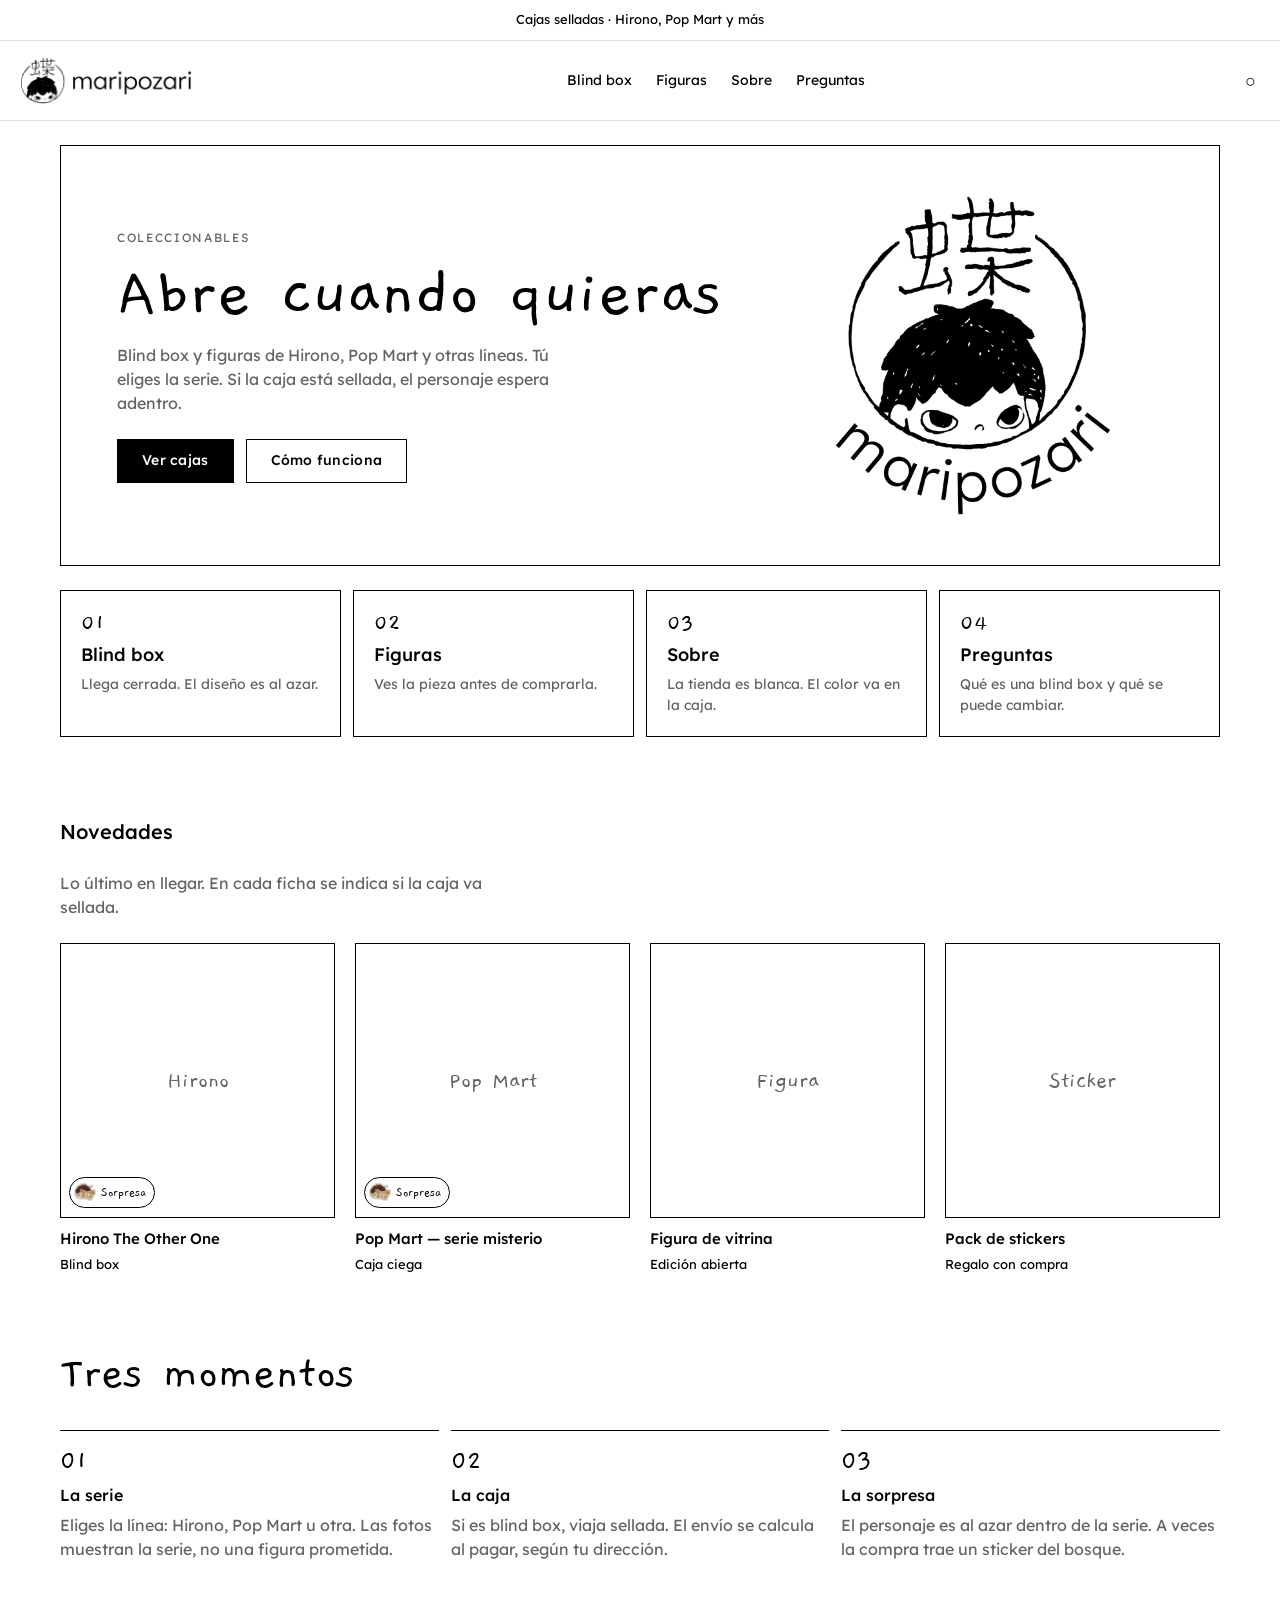
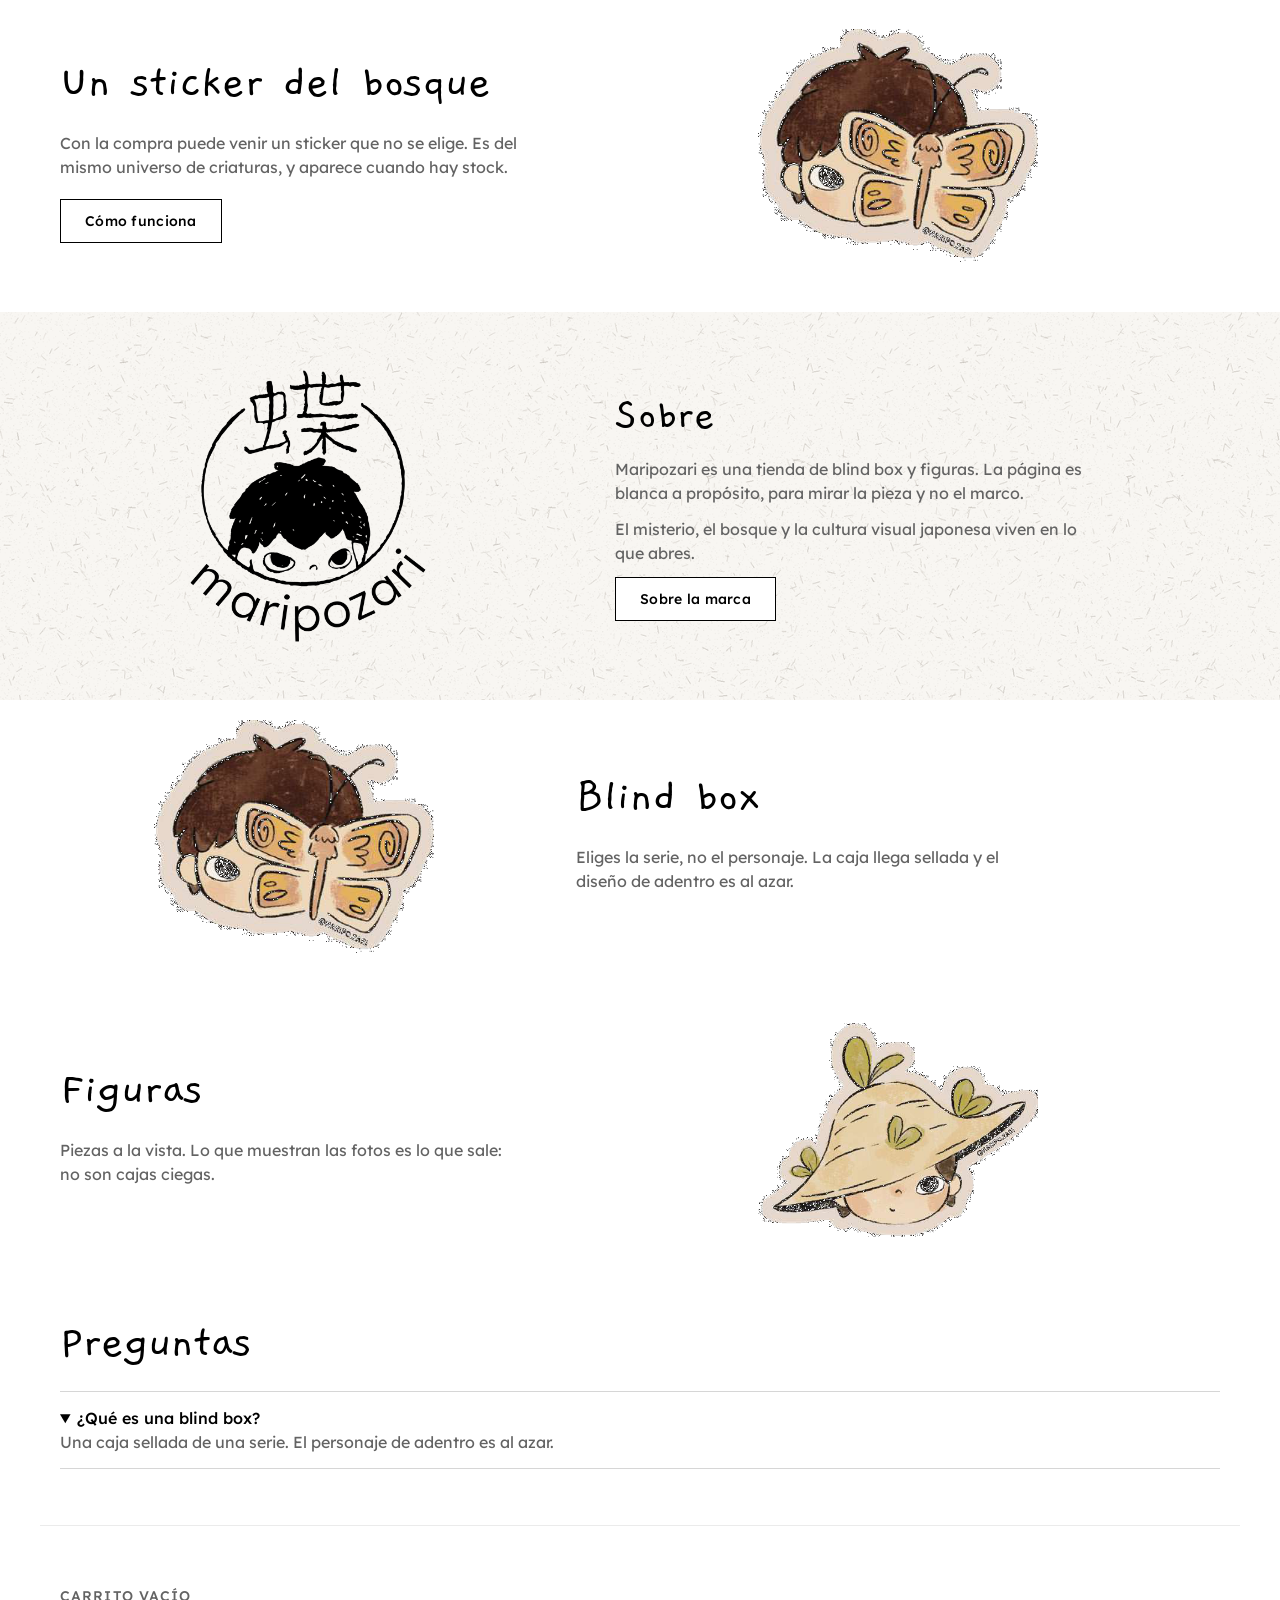
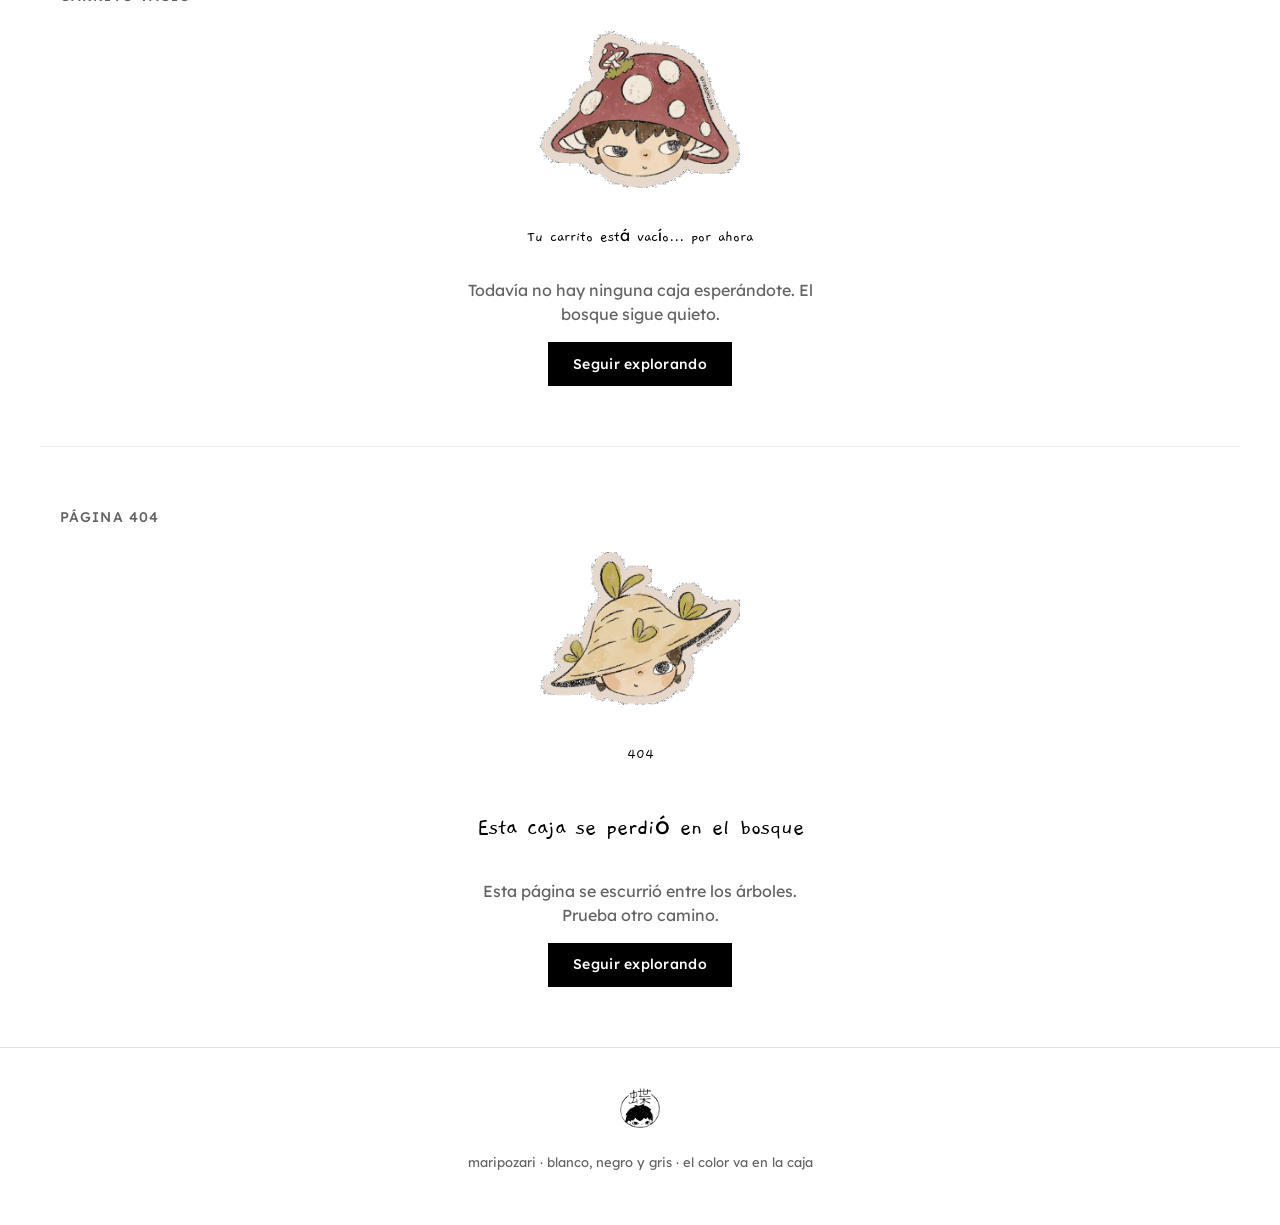
==== commit caf4e953: "Remove the duplicated header and footer link lists. Keep the store menu in the header and the newsle" ====
--- a/preview/index.html
+++ b/preview/index.html
@@ -207,19 +207,6 @@
       </section>
     </main>
 
-    <nav class="maripozari-footer-nav" aria-label="Páginas de la tienda">
-      <div class="page-width">
-        <ul class="maripozari-footer-nav__list">
-          <li><a href="paginas.html#cajas">Blind box</a></li>
-          <li><a href="paginas.html#figuras">Figuras</a></li>
-          <li><a href="paginas.html#sobre">Sobre</a></li>
-          <li><a href="paginas.html#como">Cómo funciona</a></li>
-          <li><a href="paginas.html#preguntas">Preguntas</a></li>
-          <li><a href="paginas.html#envios">Envíos</a></li>
-          <li><a href="paginas.html#contacto">Contacto</a></li>
-        </ul>
-      </div>
-    </nav>
     <footer class="site-footer">
       <img src="../assets/logo-symbol.png" width="40" height="40" alt="">
       <p>maripozari · blanco, negro y gris · el color va en la caja</p>
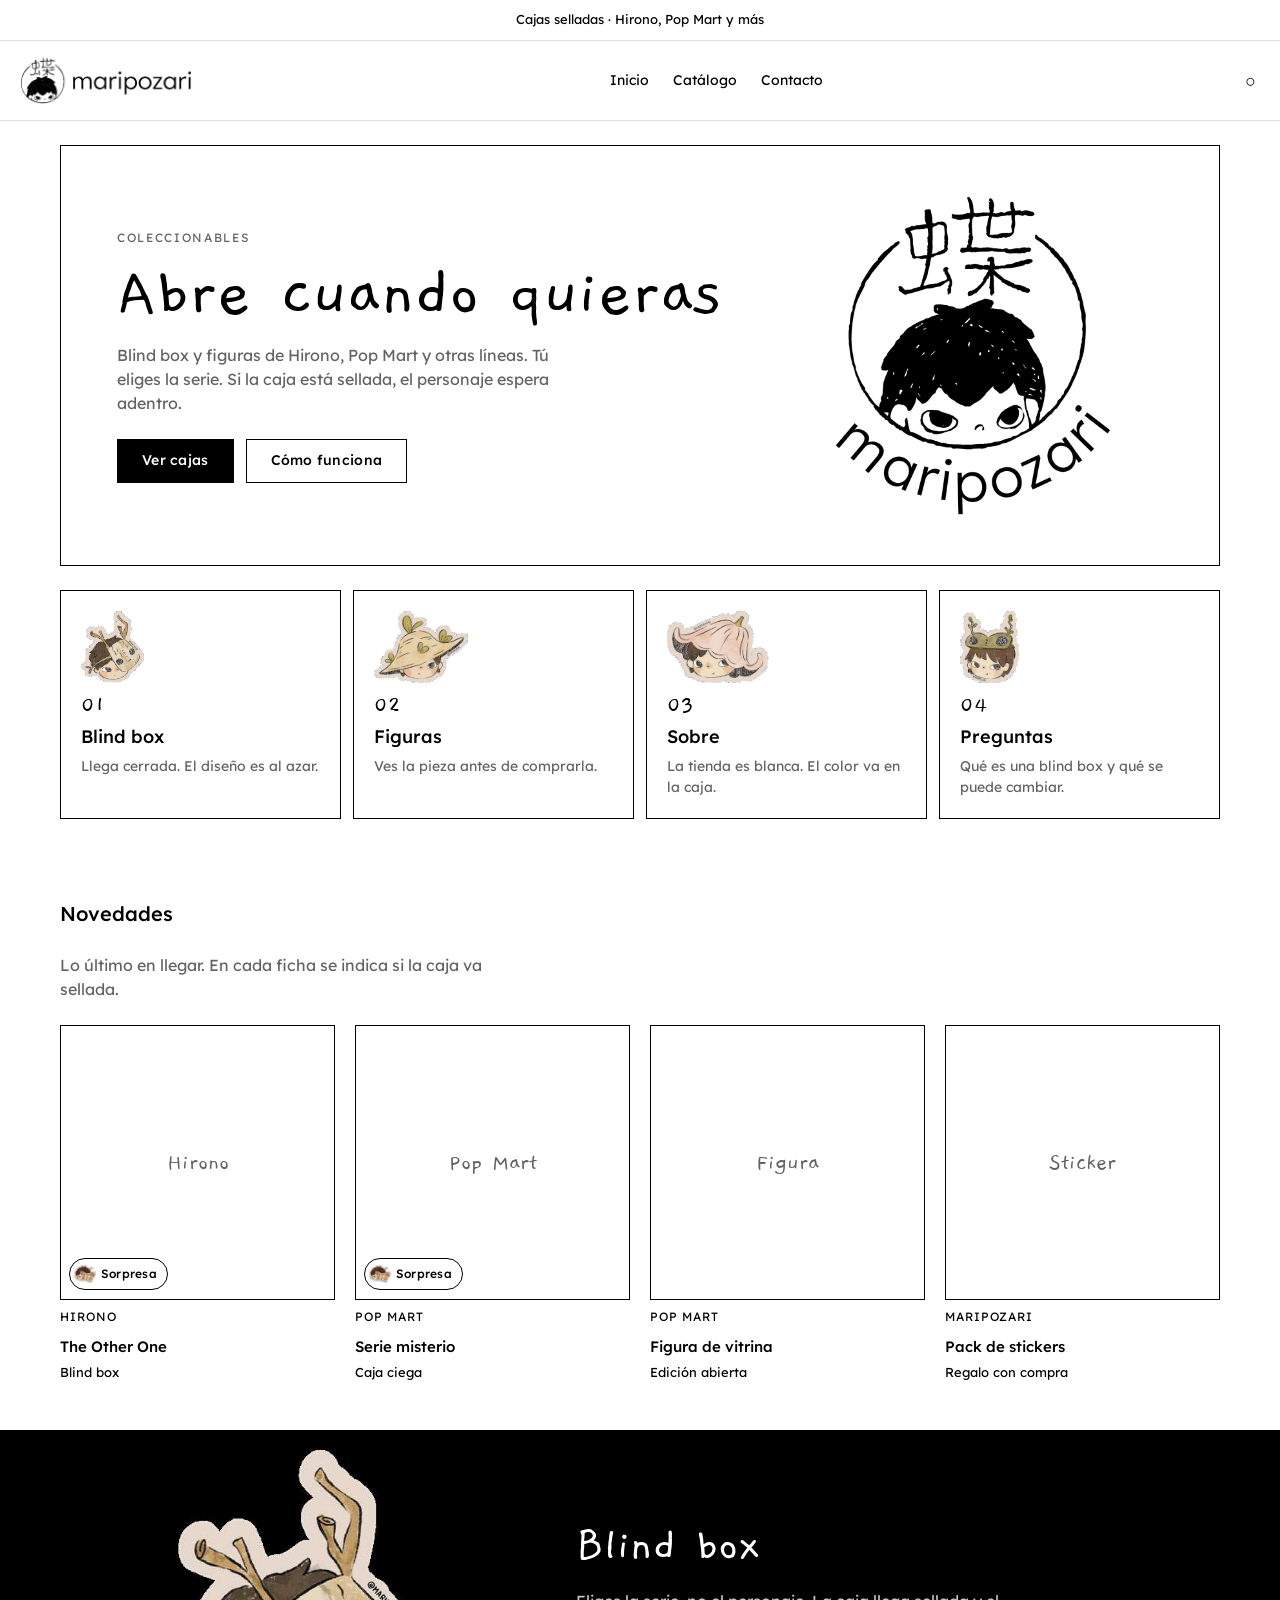
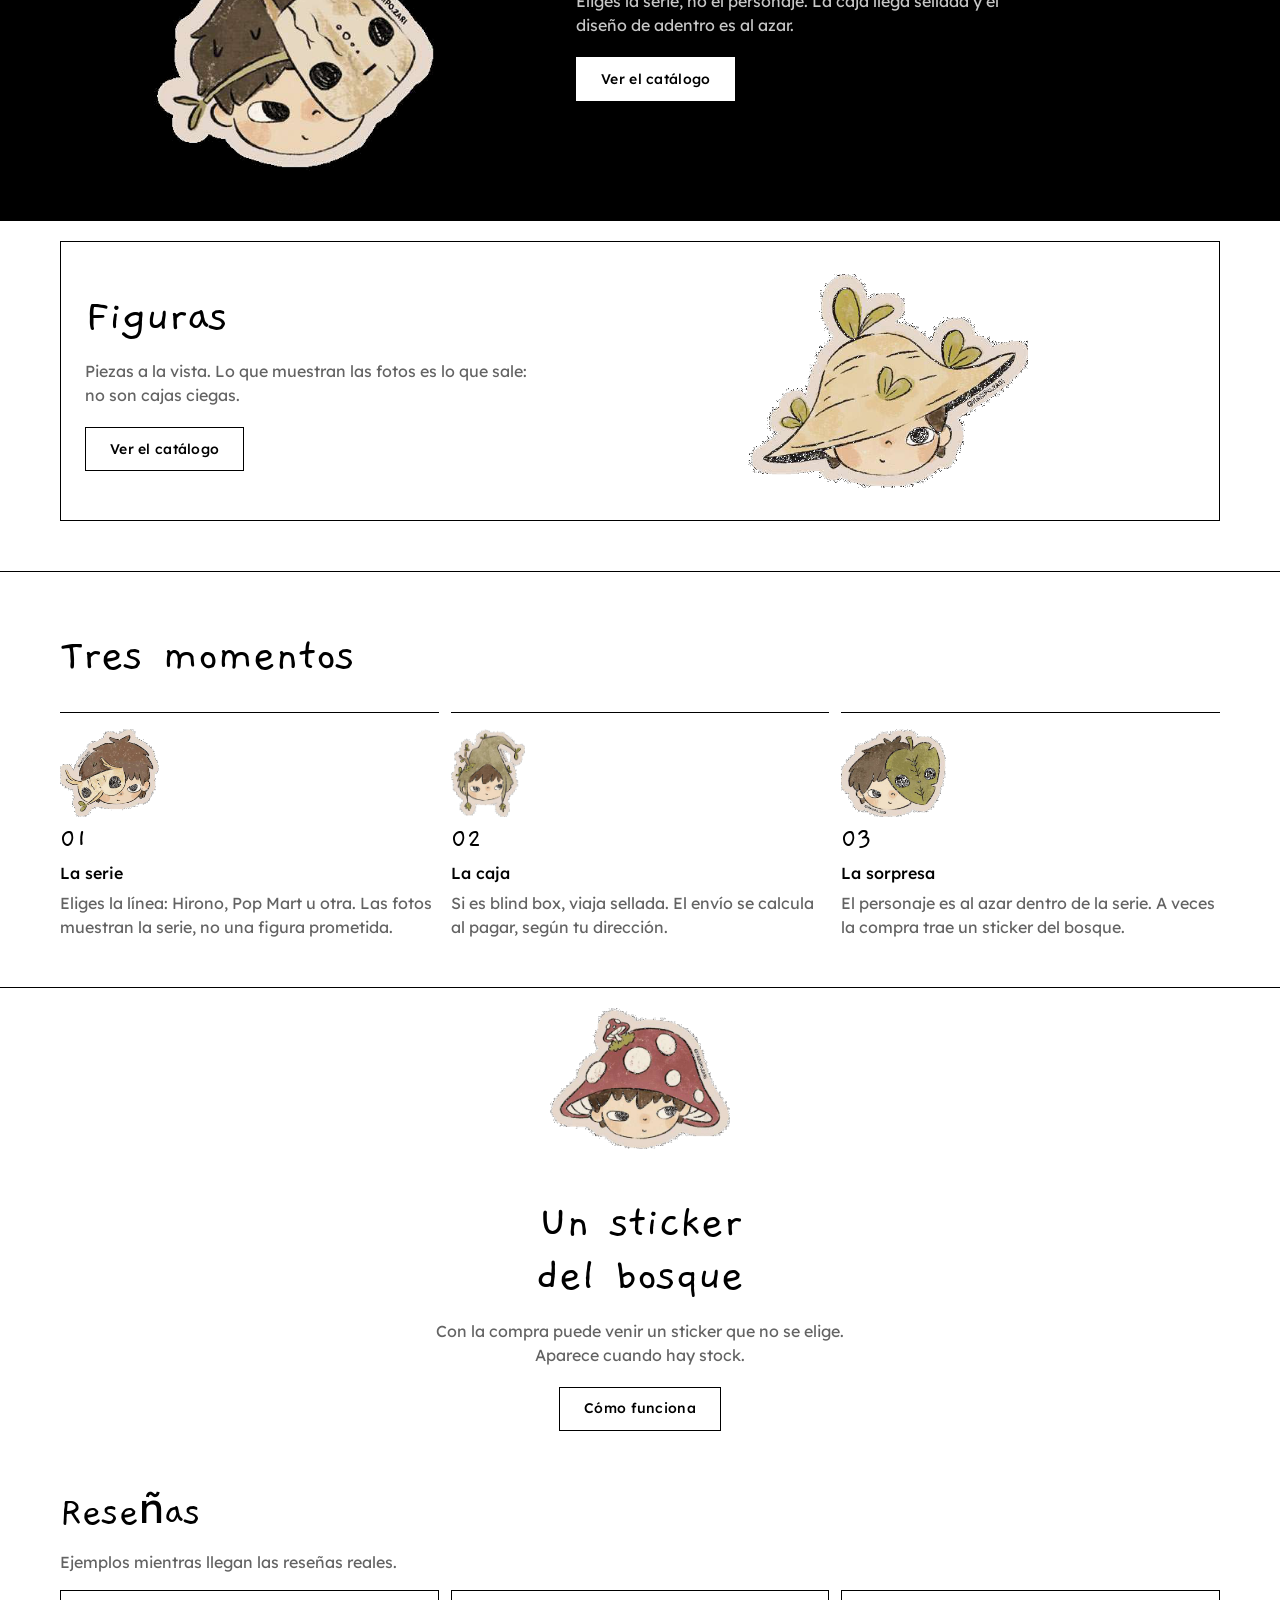
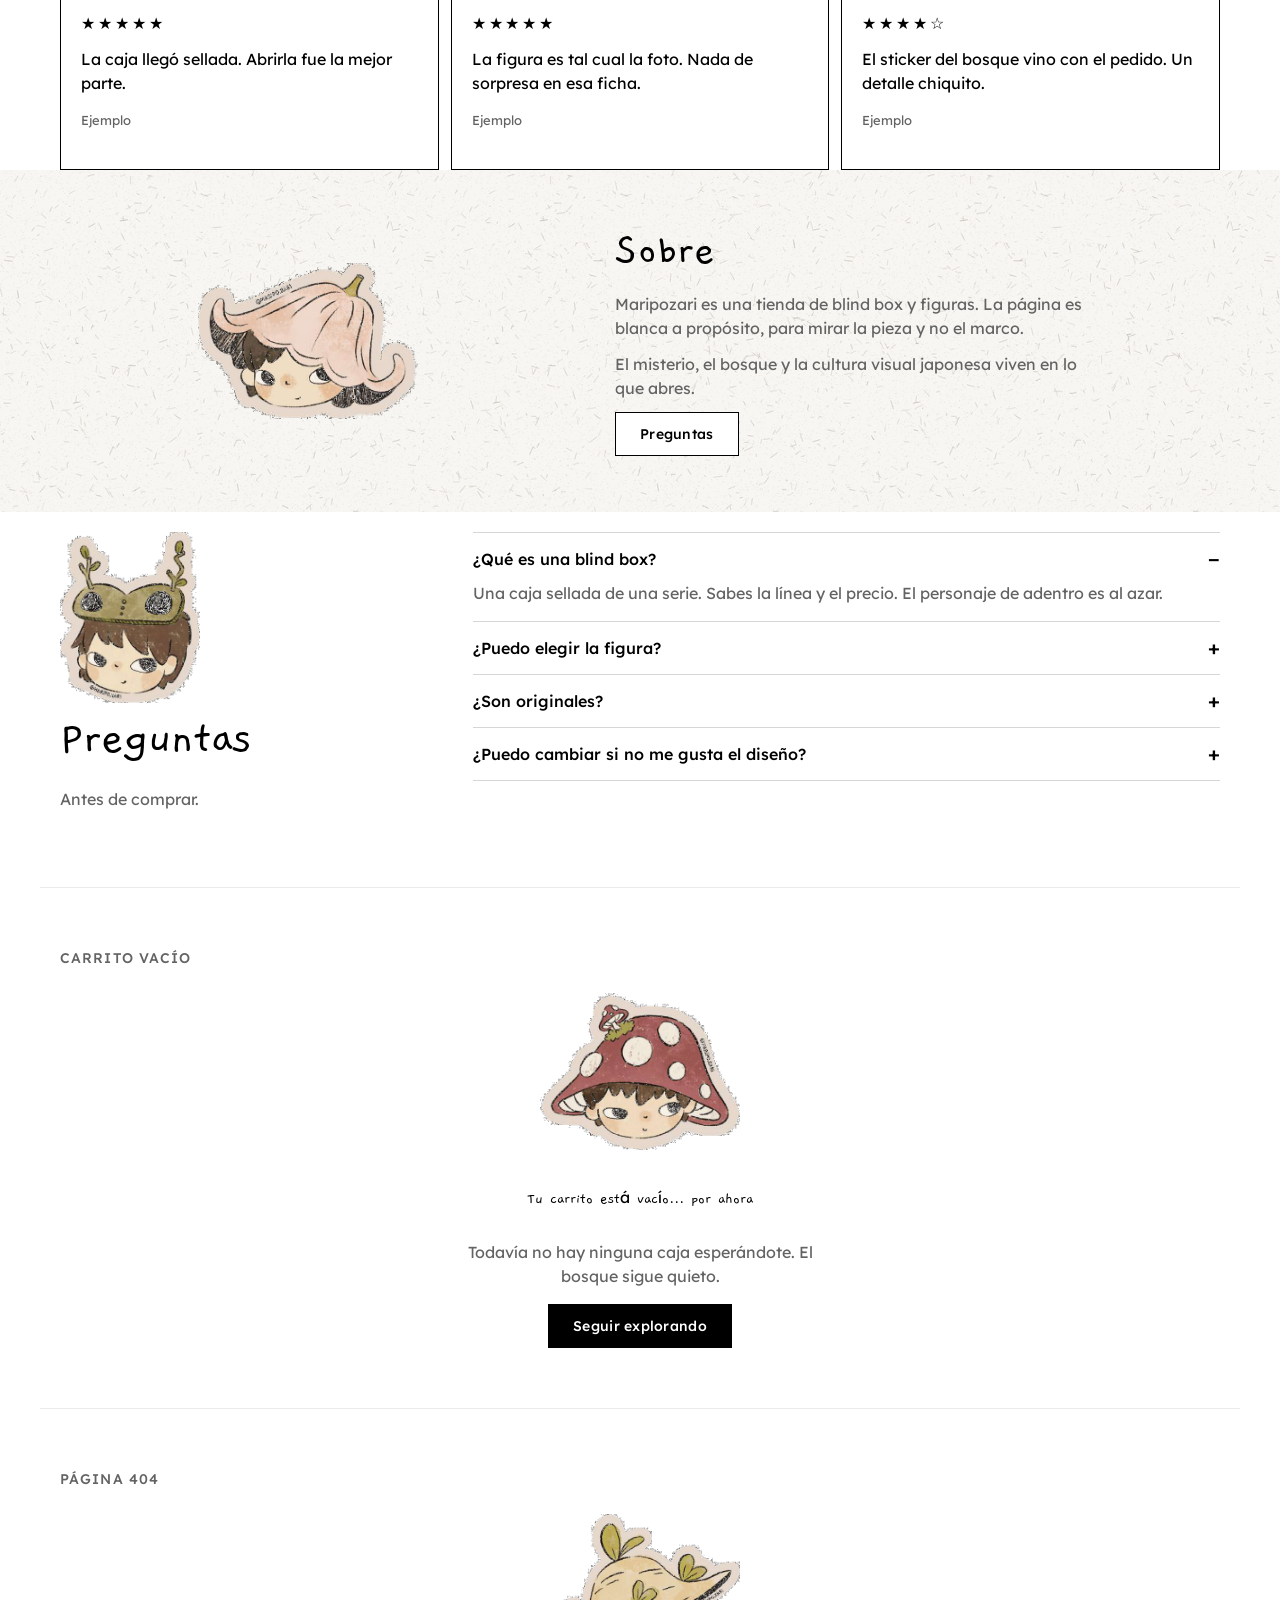
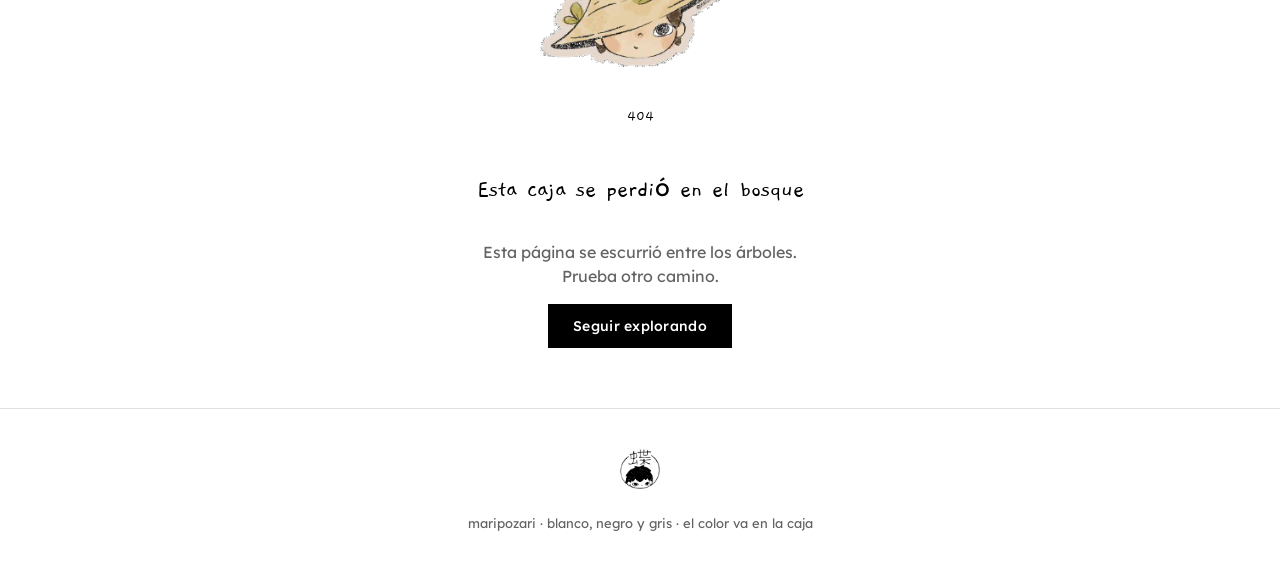
==== commit 851de22d: "Polish alignment, FAQ affordance, review dots, and customer-facing copy. Align the access cards and " ====
--- a/preview/index.html
+++ b/preview/index.html
@@ -3,13 +3,14 @@
   <head>
     <meta charset="utf-8">
     <meta name="viewport" content="width=device-width, initial-scale=1">
-    <title>maripozari — vista de identidad</title>
+    <title>maripozari — vista local de la home</title>
     <link rel="icon" type="image/png" href="../assets/favicon.png">
     <link rel="preconnect" href="https://fonts.googleapis.com">
     <link rel="preconnect" href="https://fonts.gstatic.com" crossorigin>
     <link href="https://fonts.googleapis.com/css2?family=Gaegu:wght@400;700&family=Lexend:wght@300;400;500;600&display=swap" rel="stylesheet">
     <link rel="stylesheet" href="preview.css">
     <link rel="stylesheet" href="../assets/maripozari.css">
+    <script src="../assets/maripozari-reel.js" defer></script>
   </head>
   <body>
     <a class="skip" href="#main">Saltar al contenido</a>
@@ -23,10 +24,9 @@
         <img class="header__heading-logo header__heading-logo--symbol large-up-hide" src="../assets/logo-symbol.png" width="48" height="48" alt="maripozari">
       </a>
       <nav class="nav small-hide" aria-label="Principal">
-        <a href="#blind-box">Blind box</a>
-        <a href="#figuras">Figuras</a>
-        <a href="#sobre">Sobre</a>
-        <a href="#preguntas">Preguntas</a>
+        <a href="#main">Inicio</a>
+        <a href="#novedades">Catálogo</a>
+        <a href="paginas.html#contacto">Contacto</a>
       </nav>
       <a class="icon-btn" href="carrito.html" aria-label="Carrito">○</a>
     </header>
@@ -40,8 +40,8 @@
               <h1 class="maripozari-banner__heading">Abre cuando quieras</h1>
               <p class="maripozari-banner__text">Blind box y figuras de Hirono, Pop Mart y otras líneas. Tú eliges la serie. Si la caja está sellada, el personaje espera adentro.</p>
               <div class="maripozari-banner__actions">
-                <a class="button" href="#cajas">Ver cajas</a>
-                <a class="button button--secondary" href="paginas.html#como">Cómo funciona</a>
+                <a class="button" href="#novedades">Ver cajas</a>
+                <a class="button button--secondary" href="#como-funciona">Cómo funciona</a>
               </div>
             </div>
             <div class="maripozari-banner__visual">
@@ -54,15 +54,15 @@
       <section class="maripozari-paths">
         <div class="page-width">
           <ul class="maripozari-paths__list">
-            <li><a href="#blind-box"><span class="maripozari-paths__index">01</span><h2>Blind box</h2><p>Llega cerrada. El diseño es al azar.</p></a></li>
-            <li><a href="#figuras"><span class="maripozari-paths__index">02</span><h2>Figuras</h2><p>Ves la pieza antes de comprarla.</p></a></li>
-            <li><a href="#sobre"><span class="maripozari-paths__index">03</span><h2>Sobre</h2><p>La tienda es blanca. El color va en la caja.</p></a></li>
-            <li><a href="#preguntas"><span class="maripozari-paths__index">04</span><h2>Preguntas</h2><p>Qué es una blind box y qué se puede cambiar.</p></a></li>
+            <li><a href="#blind-box"><img class="maripozari-creature-img" src="../assets/creature-antler.png" width="88" height="88" alt="" style="--creature-size: 8.8rem"><span class="maripozari-paths__index">01</span><h2>Blind box</h2><p>Llega cerrada. El diseño es al azar.</p></a></li>
+            <li><a href="#figuras"><img class="maripozari-creature-img" src="../assets/creature-hat.png" width="88" height="88" alt="" style="--creature-size: 8.8rem"><span class="maripozari-paths__index">02</span><h2>Figuras</h2><p>Ves la pieza antes de comprarla.</p></a></li>
+            <li><a href="#sobre"><img class="maripozari-creature-img" src="../assets/creature-flower.png" width="88" height="88" alt="" style="--creature-size: 8.8rem"><span class="maripozari-paths__index">03</span><h2>Sobre</h2><p>La tienda es blanca. El color va en la caja.</p></a></li>
+            <li><a href="#preguntas"><img class="maripozari-creature-img" src="../assets/creature-frog.png" width="88" height="88" alt="" style="--creature-size: 8.8rem"><span class="maripozari-paths__index">04</span><h2>Preguntas</h2><p>Qué es una blind box y qué se puede cambiar.</p></a></li>
           </ul>
         </div>
       </section>
 
-      <section id="cajas" class="page-width catalog">
+      <section id="novedades" class="page-width catalog">
         <h2>Novedades</h2>
         <p class="lede">Lo último en llegar. En cada ficha se indica si la caja va sellada.</p>
         <div class="grid">
@@ -76,7 +76,8 @@
                 </span>
               </div>
             </div>
-            <h3>Hirono The Other One</h3>
+            <p class="vendor">HIRONO</p>
+            <h3>The Other One</h3>
             <p class="price">Blind box</p>
           </article>
           <article class="card">
@@ -89,57 +90,115 @@
                 </span>
               </div>
             </div>
-            <h3>Pop Mart — serie misterio</h3>
+            <p class="vendor">POP MART</p>
+            <h3>Serie misterio</h3>
             <p class="price">Caja ciega</p>
           </article>
           <article class="card">
-            <div class="card__media">
-              <span class="card__ph">Figura</span>
-            </div>
+            <div class="card__media"><span class="card__ph">Figura</span></div>
+            <p class="vendor">POP MART</p>
             <h3>Figura de vitrina</h3>
             <p class="price">Edición abierta</p>
           </article>
           <article class="card">
-            <div class="card__media">
-              <span class="card__ph">Sticker</span>
-            </div>
+            <div class="card__media"><span class="card__ph">Sticker</span></div>
+            <p class="vendor">MARIPOZARI</p>
             <h3>Pack de stickers</h3>
             <p class="price">Regalo con compra</p>
           </article>
         </div>
       </section>
 
-      <section class="maripozari-steps">
+      <section id="blind-box" class="maripozari-moment maripozari-moment--ink">
+        <div class="page-width">
+          <div class="maripozari-moment__inner">
+            <div class="maripozari-moment__media">
+              <img class="maripozari-creature-img" src="../assets/creature-antler.png" width="240" height="240" alt="" style="--creature-size: 24rem">
+            </div>
+            <div>
+              <h2 class="maripozari-moment__heading">Blind box</h2>
+              <div class="maripozari-moment__text rte"><p>Eliges la serie, no el personaje. La caja llega sellada y el diseño de adentro es al azar.</p></div>
+              <a class="button button--secondary" href="#novedades">Ver el catálogo</a>
+            </div>
+          </div>
+        </div>
+      </section>
+
+      <section id="figuras" class="maripozari-moment maripozari-moment--frame maripozari-moment--image-right">
+        <div class="page-width">
+          <div class="maripozari-moment__inner">
+            <div class="maripozari-moment__media">
+              <img class="maripozari-creature-img" src="../assets/creature-hat.png" width="240" height="240" alt="" style="--creature-size: 24rem">
+            </div>
+            <div>
+              <h2 class="maripozari-moment__heading">Figuras</h2>
+              <div class="maripozari-moment__text rte"><p>Piezas a la vista. Lo que muestran las fotos es lo que sale: no son cajas ciegas.</p></div>
+              <a class="button button--secondary" href="#novedades">Ver el catálogo</a>
+            </div>
+          </div>
+        </div>
+      </section>
+
+      <section id="como-funciona" class="maripozari-steps">
         <div class="page-width">
           <h2 class="maripozari-steps__heading">Tres momentos</h2>
           <ol class="maripozari-steps__list">
-            <li><span class="maripozari-steps__index">01</span><h3>La serie</h3><p>Eliges la línea: Hirono, Pop Mart u otra. Las fotos muestran la serie, no una figura prometida.</p></li>
-            <li><span class="maripozari-steps__index">02</span><h3>La caja</h3><p>Si es blind box, viaja sellada. El envío se calcula al pagar, según tu dirección.</p></li>
-            <li><span class="maripozari-steps__index">03</span><h3>La sorpresa</h3><p>El personaje es al azar dentro de la serie. A veces la compra trae un sticker del bosque.</p></li>
+            <li><img class="maripozari-creature-img" src="../assets/creature-branch.png" width="96" height="96" alt="" style="--creature-size: 9.6rem"><span class="maripozari-steps__index">01</span><h3>La serie</h3><p>Eliges la línea: Hirono, Pop Mart u otra. Las fotos muestran la serie, no una figura prometida.</p></li>
+            <li><img class="maripozari-creature-img" src="../assets/creature-sprout.png" width="96" height="96" alt="" style="--creature-size: 9.6rem"><span class="maripozari-steps__index">02</span><h3>La caja</h3><p>Si es blind box, viaja sellada. El envío se calcula al pagar, según tu dirección.</p></li>
+            <li><img class="maripozari-creature-img" src="../assets/creature-leaf.png" width="96" height="96" alt="" style="--creature-size: 9.6rem"><span class="maripozari-steps__index">03</span><h3>La sorpresa</h3><p>El personaje es al azar dentro de la serie. A veces la compra trae un sticker del bosque.</p></li>
           </ol>
         </div>
       </section>
 
-      <section class="maripozari-moment maripozari-moment--image-right">
+      <section class="maripozari-moment maripozari-moment--center">
         <div class="page-width">
           <div class="maripozari-moment__inner">
             <div class="maripozari-moment__media">
-              <img src="../assets/creature-surprise.png" width="280" height="220" alt="">
+              <img class="maripozari-creature-img" src="../assets/creature-mushroom.png" width="240" height="240" alt="" style="--creature-size: 24rem">
             </div>
             <div>
               <h2 class="maripozari-moment__heading">Un sticker del bosque</h2>
-              <p class="maripozari-moment__text">Con la compra puede venir un sticker que no se elige. Es del mismo universo de criaturas, y aparece cuando hay stock.</p>
-              <a class="button button--secondary" href="paginas.html#como">Cómo funciona</a>
-            </div>
-          </div>
-        </div>
-      </section>
+              <div class="maripozari-moment__text rte"><p>Con la compra puede venir un sticker que no se elige. Aparece cuando hay stock.</p></div>
+              <a class="button button--secondary" href="#como-funciona">Cómo funciona</a>
+            </div>
+          </div>
+        </div>
+      </section>
+
+      <maripozari-reel class="maripozari-reel maripozari-reviews">
+        <div class="page-width maripozari-reel__bar">
+          <div>
+            <h2 class="maripozari-reel__heading">Reseñas</h2>
+            <p class="maripozari-reviews__intro">Ejemplos mientras llegan las reseñas reales.</p>
+          </div>
+        </div>
+        <div class="maripozari-reel__viewport page-width">
+          <div class="maripozari-reel__track" data-reel-track>
+            <article class="maripozari-reviews__card" data-reel-slide>
+              <p class="maripozari-reviews__stars">★★★★★</p>
+              <blockquote>La caja llegó sellada. Abrirla fue la mejor parte.</blockquote>
+              <p class="maripozari-reviews__author">Ejemplo</p>
+            </article>
+            <article class="maripozari-reviews__card" data-reel-slide>
+              <p class="maripozari-reviews__stars">★★★★★</p>
+              <blockquote>La figura es tal cual la foto. Nada de sorpresa en esa ficha.</blockquote>
+              <p class="maripozari-reviews__author">Ejemplo</p>
+            </article>
+            <article class="maripozari-reviews__card" data-reel-slide>
+              <p class="maripozari-reviews__stars">★★★★☆</p>
+              <blockquote>El sticker del bosque vino con el pedido. Un detalle chiquito.</blockquote>
+              <p class="maripozari-reviews__author">Ejemplo</p>
+            </article>
+          </div>
+          <div class="maripozari-reel__dots" data-reel-dots></div>
+        </div>
+      </maripozari-reel>
 
       <section id="sobre" class="maripozari-about maripozari-kraft">
         <div class="page-width">
           <div class="maripozari-about__inner maripozari-about__inner--split">
             <div>
-              <img class="maripozari-about__logo" src="../assets/logo-original.png" width="240" height="276" alt="maripozari">
+              <img class="maripozari-creature-img" src="../assets/creature-flower.png" width="220" height="220" alt="" style="--creature-size: 22rem">
             </div>
             <div>
               <h2 class="maripozari-about__heading">Sobre</h2>
@@ -147,41 +206,37 @@
                 <p>Maripozari es una tienda de blind box y figuras. La página es blanca a propósito, para mirar la pieza y no el marco.</p>
                 <p>El misterio, el bosque y la cultura visual japonesa viven en lo que abres.</p>
               </div>
-              <a class="button button--secondary" href="paginas.html#sobre">Sobre la marca</a>
-            </div>
-          </div>
-        </div>
-      </section>
-
-      <section id="blind-box" class="maripozari-moment">
-        <div class="page-width">
-          <div class="maripozari-moment__inner">
-            <div class="maripozari-moment__media"><img src="../assets/creature-surprise.png" width="220" height="180" alt=""></div>
-            <div>
-              <h2 class="maripozari-moment__heading">Blind box</h2>
-              <p class="maripozari-moment__text">Eliges la serie, no el personaje. La caja llega sellada y el diseño de adentro es al azar.</p>
-            </div>
-          </div>
-        </div>
-      </section>
-      <section id="figuras" class="maripozari-moment maripozari-moment--image-right">
-        <div class="page-width">
-          <div class="maripozari-moment__inner">
-            <div class="maripozari-moment__media"><img src="../assets/creature-hat.png" width="220" height="170" alt=""></div>
-            <div>
-              <h2 class="maripozari-moment__heading">Figuras</h2>
-              <p class="maripozari-moment__text">Piezas a la vista. Lo que muestran las fotos es lo que sale: no son cajas ciegas.</p>
-            </div>
-          </div>
-        </div>
-      </section>
+              <a class="button button--secondary" href="#preguntas">Preguntas</a>
+            </div>
+          </div>
+        </div>
+      </section>
+
       <section id="preguntas" class="maripozari-faq">
-        <div class="page-width">
-          <h2 class="maripozari-faq__heading">Preguntas</h2>
-          <details class="maripozari-faq__item" open>
-            <summary>¿Qué es una blind box?</summary>
-            <p>Una caja sellada de una serie. El personaje de adentro es al azar.</p>
-          </details>
+        <div class="page-width maripozari-faq__layout">
+          <div class="maripozari-faq__intro-wrap">
+            <img class="maripozari-creature-img" src="../assets/creature-frog.png" width="140" height="140" alt="" style="--creature-size: 14rem">
+            <h2 class="maripozari-faq__heading">Preguntas</h2>
+            <p class="maripozari-faq__intro">Antes de comprar.</p>
+          </div>
+          <div class="maripozari-faq__list">
+            <details class="maripozari-faq__item" open>
+              <summary>¿Qué es una blind box?</summary>
+              <div class="rte"><p>Una caja sellada de una serie. Sabes la línea y el precio. El personaje de adentro es al azar.</p></div>
+            </details>
+            <details class="maripozari-faq__item">
+              <summary>¿Puedo elegir la figura?</summary>
+              <div class="rte"><p>En una blind box, no. Si la ficha dice que es figura a la vista, lo que ves en las fotos es lo que sale.</p></div>
+            </details>
+            <details class="maripozari-faq__item">
+              <summary>¿Son originales?</summary>
+              <div class="rte"><p>La ficha indica la línea y si la caja está sellada.</p></div>
+            </details>
+            <details class="maripozari-faq__item">
+              <summary>¿Puedo cambiar si no me gusta el diseño?</summary>
+              <div class="rte"><p>Que salga otro personaje de la misma serie es la sorpresa. Si el empaque llega dañado, lo revisamos con fotos.</p></div>
+            </details>
+          </div>
         </div>
       </section>
 
@@ -191,7 +246,7 @@
           <img class="maripozari-creature" src="../assets/creature-empty-cart.png" width="180" height="141" alt="">
           <p class="cart__empty-text">Tu carrito está vacío... por ahora</p>
           <p class="maripozari-empty__note">Todavía no hay ninguna caja esperándote. El bosque sigue quieto.</p>
-          <a class="button" href="#cajas">Seguir explorando</a>
+          <a class="button" href="#novedades">Seguir explorando</a>
         </div>
       </section>
 
@@ -202,7 +257,7 @@
           <p class="maripozari-display">404</p>
           <h1 class="title">Esta caja se perdió en el bosque</h1>
           <p class="maripozari-empty__note">Esta página se escurrió entre los árboles. Prueba otro camino.</p>
-          <a class="button" href="#cajas">Seguir explorando</a>
+          <a class="button" href="#novedades">Seguir explorando</a>
         </div>
       </section>
     </main>
--- a/assets/maripozari.css
+++ b/assets/maripozari.css
@@ -184,15 +184,16 @@
   display: inline-flex;
   align-items: center;
   gap: 0.5rem;
-  padding: 0.35rem 0.85rem 0.35rem 0.35rem;
+  padding: 0.4rem 1rem 0.4rem 0.4rem;
   border: 0.1rem solid rgb(var(--color-ink));
   border-radius: 999px;
   background: rgb(var(--color-paper));
   color: rgb(var(--color-ink));
-  font-family: var(--font-display-family);
-  font-size: 1.3rem;
+  font-family: var(--font-body-family);
+  font-size: 1.2rem;
+  font-weight: 500;
   line-height: 1;
-  letter-spacing: 0;
+  letter-spacing: 0.02em;
 }
 
 .maripozari-surprise-badge img {
@@ -251,11 +252,15 @@
   scroll-margin-top: 9rem;
 }
 
+.maripozari-paths__list li {
+  display: flex;
+}
+
 .maripozari-paths__list a {
   display: flex;
+  flex: 1;
   flex-direction: column;
   gap: 0.6rem;
-  min-height: 100%;
   padding: 2rem;
   border: 0.1rem solid rgb(var(--color-ink));
   color: rgb(var(--color-ink));
@@ -263,13 +268,59 @@
   background: rgb(var(--color-paper));
 }
 
-.maripozari-paths__list a:hover {
+.maripozari-paths__list a:hover,
+.maripozari-paths__list a:focus-visible {
   background: rgb(var(--color-ink));
   color: rgb(var(--color-paper));
 }
 
-.maripozari-paths__list a:hover p {
+.maripozari-paths__list a:hover h2,
+.maripozari-paths__list a:focus-visible h2,
+.maripozari-paths__list a:hover p,
+.maripozari-paths__list a:focus-visible p,
+.maripozari-paths__list a:hover .maripozari-paths__index,
+.maripozari-paths__list a:focus-visible .maripozari-paths__index {
   color: rgb(var(--color-paper));
+}
+
+.maripozari-creature-img {
+  display: block;
+  width: var(--creature-size, 16rem);
+  height: auto;
+  max-width: 100%;
+  object-fit: contain;
+}
+
+.maripozari-about .maripozari-creature-img,
+.maripozari-moment .maripozari-creature-img {
+  margin-inline: auto;
+}
+
+.maripozari-paths__list .maripozari-creature-img {
+  width: 100%;
+  height: 7.2rem;
+  object-position: left bottom;
+  margin-bottom: 0.4rem;
+}
+
+.maripozari-steps__list .maripozari-creature-img {
+  width: 100%;
+  height: 8.8rem;
+  object-position: left bottom;
+  margin-bottom: 0.8rem;
+}
+
+.maripozari-faq__layout {
+  display: grid;
+  gap: 2.4rem;
+}
+
+@media screen and (min-width: 990px) {
+  .maripozari-faq__layout {
+    grid-template-columns: minmax(16rem, 0.7fr) minmax(0, 1.4fr);
+    align-items: start;
+    gap: 4rem;
+  }
 }
 
 .maripozari-paths__index {
@@ -334,7 +385,7 @@
 
 .maripozari-faq__item {
   border-top: 0.1rem solid rgba(var(--color-ink), 0.16);
-  padding: 1.4rem 0;
+  padding: 0.4rem 0;
 }
 
 .maripozari-faq__item:last-child {
@@ -342,12 +393,38 @@
 }
 
 .maripozari-faq__item summary {
+  display: flex;
+  align-items: center;
+  justify-content: space-between;
+  gap: 1.2rem;
+  min-height: 4.4rem;
+  list-style: none;
   cursor: pointer;
   font-weight: 500;
 }
 
+.maripozari-faq__item summary::-webkit-details-marker {
+  display: none;
+}
+
+.maripozari-faq__item summary::after {
+  content: '+';
+  flex-shrink: 0;
+  font-size: 2rem;
+  line-height: 1;
+}
+
+.maripozari-faq__item[open] summary::after {
+  content: '\2212';
+}
+
+.maripozari-faq__item summary:focus-visible {
+  outline: 0.2rem solid rgb(var(--color-ink));
+  outline-offset: 0.2rem;
+}
+
 .maripozari-faq__item .rte {
-  margin-top: 0.8rem;
+  margin: 0 0 1.2rem;
   color: rgb(var(--color-ash));
 }
 
@@ -414,7 +491,72 @@
 }
 
 .maripozari-steps {
-  padding: 1.6rem 0 4.8rem;
+  padding: 4.8rem 0;
+  border-top: 0.1rem solid rgb(var(--color-ink));
+  border-bottom: 0.1rem solid rgb(var(--color-ink));
+}
+
+.maripozari-moment--ink {
+  padding: 4rem 0;
+  background: rgb(var(--color-ink));
+  color: rgb(var(--color-paper));
+}
+
+.maripozari-moment--ink h2,
+.maripozari-moment--ink .maripozari-moment__heading {
+  color: rgb(var(--color-paper));
+}
+
+.maripozari-moment--ink .maripozari-moment__text,
+.maripozari-moment--ink .maripozari-moment__text p {
+  color: rgba(255, 255, 255, 0.78);
+}
+
+.maripozari-moment--ink .button--secondary {
+  background: rgb(var(--color-paper));
+  color: rgb(var(--color-ink));
+  border-color: rgb(var(--color-paper));
+}
+
+.maripozari-moment--frame {
+  padding: 2.4rem 0;
+}
+
+.maripozari-moment--frame .maripozari-moment__inner {
+  border: 0.1rem solid rgb(var(--color-ink));
+  padding: 3.2rem 2.4rem;
+}
+
+.maripozari-moment--center .maripozari-moment__inner {
+  justify-items: center;
+  text-align: center;
+}
+
+.maripozari-moment--center .maripozari-moment__text {
+  margin-left: auto;
+  margin-right: auto;
+}
+
+@media screen and (min-width: 750px) {
+  .maripozari-moment--center .maripozari-moment__inner {
+    grid-template-columns: minmax(0, 42rem);
+    justify-content: center;
+  }
+}
+
+.cart__blocks {
+  border: 0.1rem solid rgb(var(--color-ink));
+  padding: 2.4rem 2rem;
+}
+
+.cart__checkout-button {
+  width: 100%;
+}
+
+.drawer__footer .cart__blocks,
+.drawer__footer .cart__ctas {
+  border: 0;
+  padding: 0;
 }
 
 .maripozari-steps__heading {
@@ -495,6 +637,12 @@
   font-family: var(--font-display-family);
   font-size: clamp(3.2rem, 5vw, 4.8rem);
   font-weight: 400;
+  line-height: 1.1;
+  text-wrap: balance;
+}
+
+.maripozari-moment--center .maripozari-creature-img {
+  width: min(var(--creature-size, 16rem), 18rem);
 }
 
 .maripozari-moment__text {
@@ -562,3 +710,306 @@
 .product__accordion summary {
   font-weight: 500;
 }
+
+@media screen and (max-width: 749px) {
+  .maripozari-banner {
+    padding: 1.2rem 0 0.4rem;
+  }
+
+  .maripozari-banner__panel {
+    gap: 1.6rem;
+    padding: 2.2rem 1.6rem 2rem;
+  }
+
+  .maripozari-banner__heading {
+    font-size: 3.6rem;
+    margin-bottom: 1rem;
+  }
+
+  .maripozari-banner__text {
+    font-size: 1.5rem;
+    margin-bottom: 1.6rem;
+  }
+
+  .maripozari-banner__actions {
+    flex-direction: column;
+    align-items: stretch;
+  }
+
+  .maripozari-banner__actions .button {
+    width: 100%;
+    justify-content: center;
+  }
+
+  .maripozari-banner__visual img {
+    width: min(168px, 48vw);
+  }
+
+  .maripozari-paths {
+    padding: 0.4rem 0 2rem;
+  }
+
+  .maripozari-paths__list {
+    grid-template-columns: 1fr 1fr;
+    gap: 0.8rem;
+  }
+
+  .maripozari-paths__list a {
+    padding: 1.4rem 1.2rem 1.6rem;
+  }
+
+  .maripozari-paths__list .maripozari-creature-img {
+    height: 6.4rem;
+  }
+
+  .maripozari-paths__list h2 {
+    font-size: 1.5rem;
+  }
+
+  .maripozari-paths__list p {
+    font-size: 1.3rem;
+  }
+
+  .maripozari-moment {
+    padding: 2.4rem 0;
+  }
+
+  .maripozari-moment__inner {
+    grid-template-columns: 9.2rem minmax(0, 1fr);
+    gap: 1.2rem;
+    align-items: center;
+  }
+
+  .maripozari-moment .maripozari-creature-img {
+    width: 9.2rem;
+  }
+
+  .maripozari-moment__heading {
+    font-size: 2.8rem;
+    margin-bottom: 0.4rem;
+  }
+
+  .maripozari-moment__text {
+    margin-bottom: 1rem;
+    font-size: 1.4rem;
+  }
+
+  .maripozari-moment--frame .maripozari-moment__inner {
+    padding: 1.4rem;
+  }
+
+  .maripozari-moment--center .maripozari-moment__inner {
+    grid-template-columns: 1fr;
+    justify-items: center;
+    text-align: center;
+  }
+
+  .maripozari-moment--center .maripozari-creature-img {
+    width: 12rem;
+  }
+
+  .maripozari-steps {
+    padding: 2.8rem 0;
+  }
+
+  .maripozari-steps__heading {
+    font-size: 3.2rem;
+    margin-bottom: 0.4rem;
+  }
+
+  .maripozari-steps__list {
+    gap: 0;
+  }
+
+  .maripozari-steps__list li {
+    display: grid;
+    grid-template-columns: 6.4rem minmax(0, 1fr);
+    grid-template-areas:
+      "img index"
+      "img title"
+      "img text";
+    column-gap: 1.2rem;
+    align-items: center;
+    border-top: 0;
+    border-bottom: 0.1rem solid rgba(var(--color-ink), 0.12);
+    padding: 1.4rem 0;
+  }
+
+  .maripozari-steps__list .maripozari-creature-img {
+    grid-area: img;
+    width: 6.4rem;
+    height: 6.4rem;
+    margin: 0;
+    object-position: center;
+  }
+
+  .maripozari-steps__index {
+    grid-area: index;
+    margin: 0;
+    font-size: 2rem;
+  }
+
+  .maripozari-steps__list h3 {
+    grid-area: title;
+  }
+
+  .maripozari-steps__list p {
+    grid-area: text;
+  }
+
+  .maripozari-about__inner {
+    gap: 1.6rem;
+    padding: 3.2rem 0;
+  }
+
+  .maripozari-about .maripozari-creature-img,
+  .maripozari-about__logo {
+    width: min(160px, 46vw);
+    margin-inline: 0;
+  }
+
+  .maripozari-about__heading {
+    font-size: 3.2rem;
+  }
+
+  .maripozari-faq {
+    padding: 2.4rem 0 3.2rem;
+  }
+
+  .maripozari-faq__intro-wrap {
+    display: grid;
+    grid-template-columns: 7.2rem minmax(0, 1fr);
+    grid-template-areas:
+      'img title'
+      'img text';
+    column-gap: 1.2rem;
+    align-items: center;
+    margin-bottom: 0.8rem;
+  }
+
+  .maripozari-faq .maripozari-creature-img {
+    grid-area: img;
+    width: 7.2rem;
+  }
+
+  .maripozari-faq__heading {
+    grid-area: title;
+    font-size: 3.2rem;
+    margin: 0;
+  }
+
+  .maripozari-faq__intro {
+    grid-area: text;
+    margin: 0.2rem 0 0;
+  }
+
+  .cart__blocks {
+    padding: 1.6rem;
+  }
+
+  .product__title {
+    font-size: 3.2rem;
+  }
+
+  .header__heading-logo--symbol {
+    width: 4rem;
+    height: 4rem;
+  }
+}
+
+.maripozari-reel__heading {
+  margin: 0;
+  font-family: var(--font-display-family);
+  font-weight: 400;
+  font-size: clamp(2.8rem, 4vw, 4.2rem);
+}
+
+.maripozari-reviews .maripozari-reel__track {
+  display: flex;
+  gap: 1.2rem;
+  overflow-x: auto;
+  scroll-snap-type: x mandatory;
+  scroll-behavior: smooth;
+  scrollbar-width: none;
+}
+
+.maripozari-reviews .maripozari-reel__track::-webkit-scrollbar {
+  display: none;
+}
+
+.maripozari-reviews__card {
+  scroll-snap-align: start;
+  flex: 0 0 88%;
+  border: 0.1rem solid rgb(var(--color-ink));
+  padding: 2rem;
+  background: rgb(var(--color-paper));
+  min-height: 18rem;
+}
+
+@media screen and (min-width: 750px) {
+  .maripozari-reviews__card {
+    flex-basis: calc((100% - 2.4rem) / 3);
+  }
+}
+
+.maripozari-reviews__intro {
+  margin: 0.6rem 0 1.6rem;
+  color: rgb(var(--color-ash));
+  max-width: 42rem;
+}
+
+.maripozari-reviews__stars {
+  margin: 0 0 1.2rem;
+  letter-spacing: 0.18em;
+}
+
+.maripozari-reviews__card blockquote {
+  margin: 0 0 1.6rem;
+  font-size: 1.6rem;
+}
+
+.maripozari-reviews__author {
+  margin: 0;
+  color: rgb(var(--color-ash));
+  font-size: 1.3rem;
+}
+
+.maripozari-reel__dots {
+  display: flex;
+  justify-content: center;
+  align-items: center;
+  margin-top: 0.4rem;
+}
+
+.maripozari-reel__dots[hidden] {
+  display: none;
+}
+
+.maripozari-reel__dot {
+  width: 4.4rem;
+  height: 4.4rem;
+  padding: 0;
+  border: 0;
+  background: transparent;
+  cursor: pointer;
+}
+
+.maripozari-reel__dot:focus-visible::before {
+  outline: 0.2rem solid rgb(var(--color-ink));
+  outline-offset: 0.3rem;
+}
+
+.maripozari-reel__dot::before {
+  content: '';
+  display: block;
+  width: 0.7rem;
+  height: 0.7rem;
+  margin: 0 auto;
+  border-radius: 50%;
+  border: 0.1rem solid rgb(var(--color-ink));
+  background: transparent;
+}
+
+.maripozari-reel__dot[aria-current='true']::before {
+  background: rgb(var(--color-ink));
+}
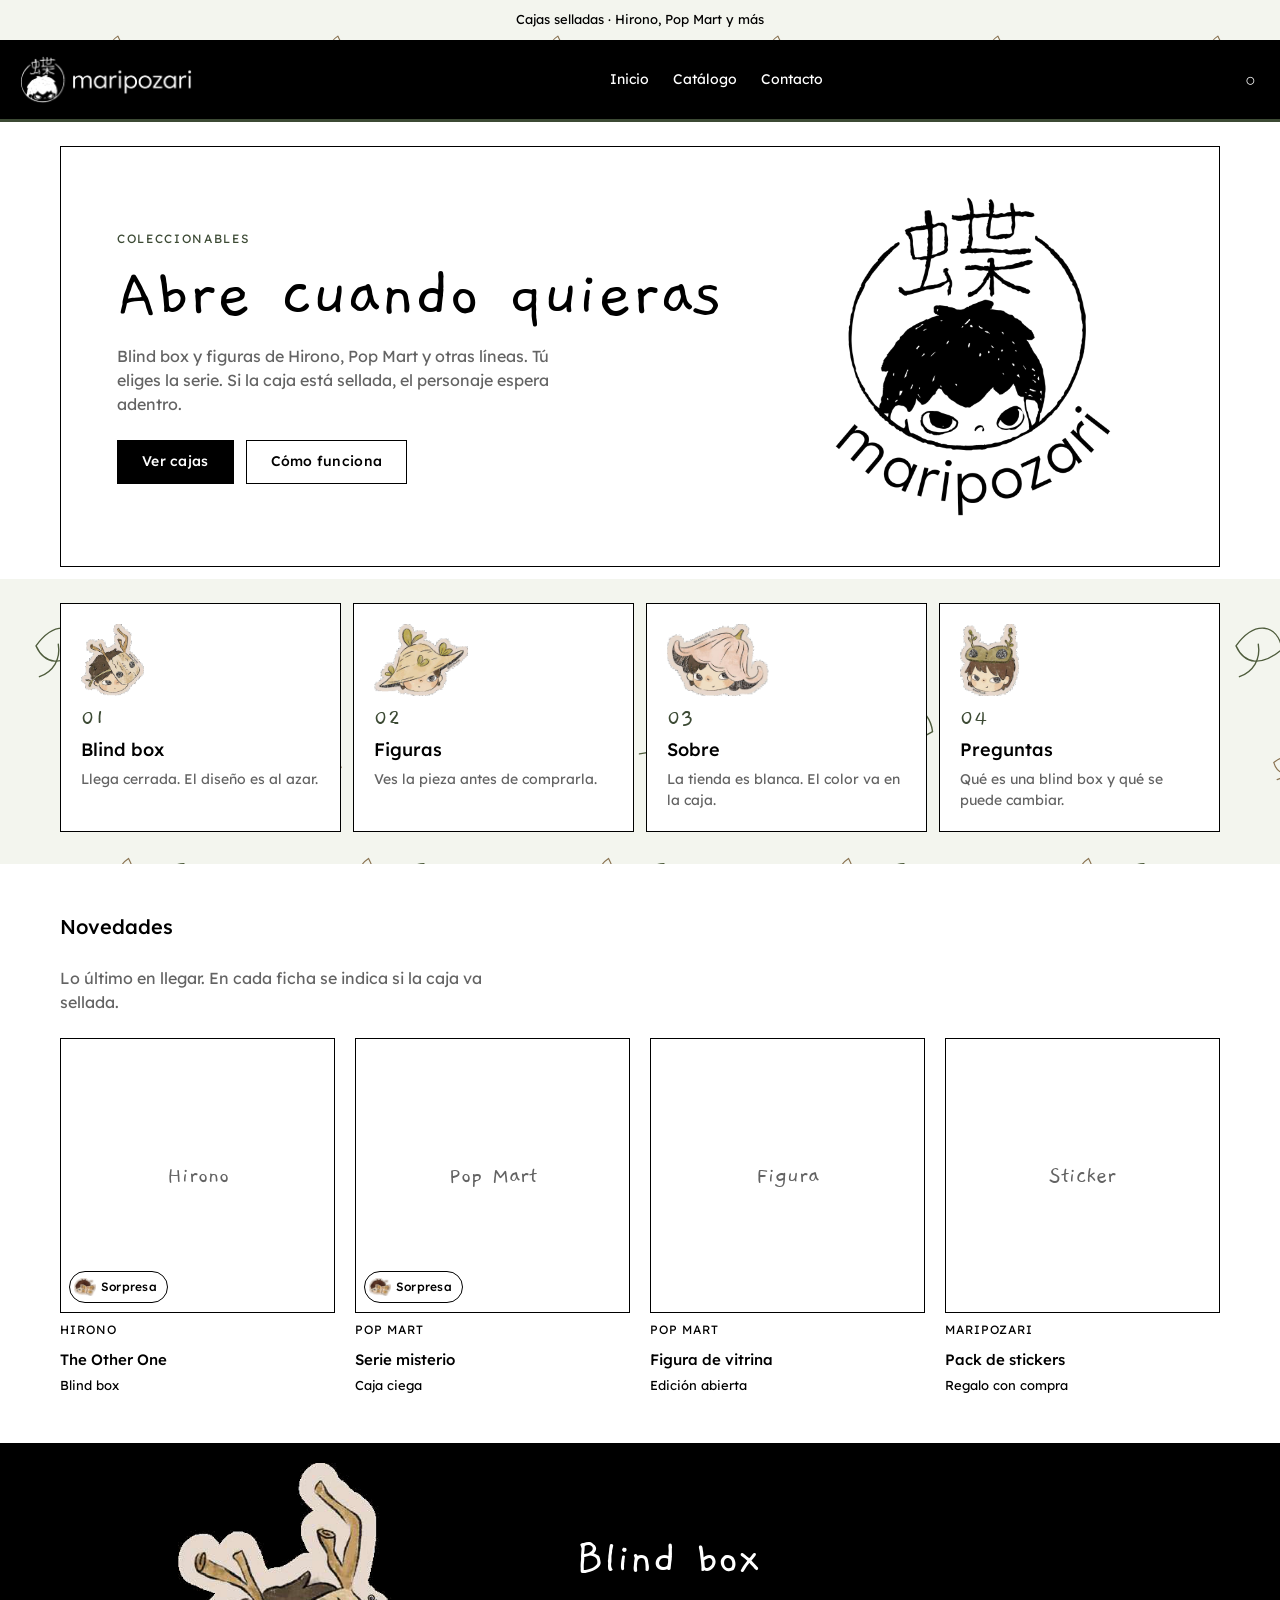
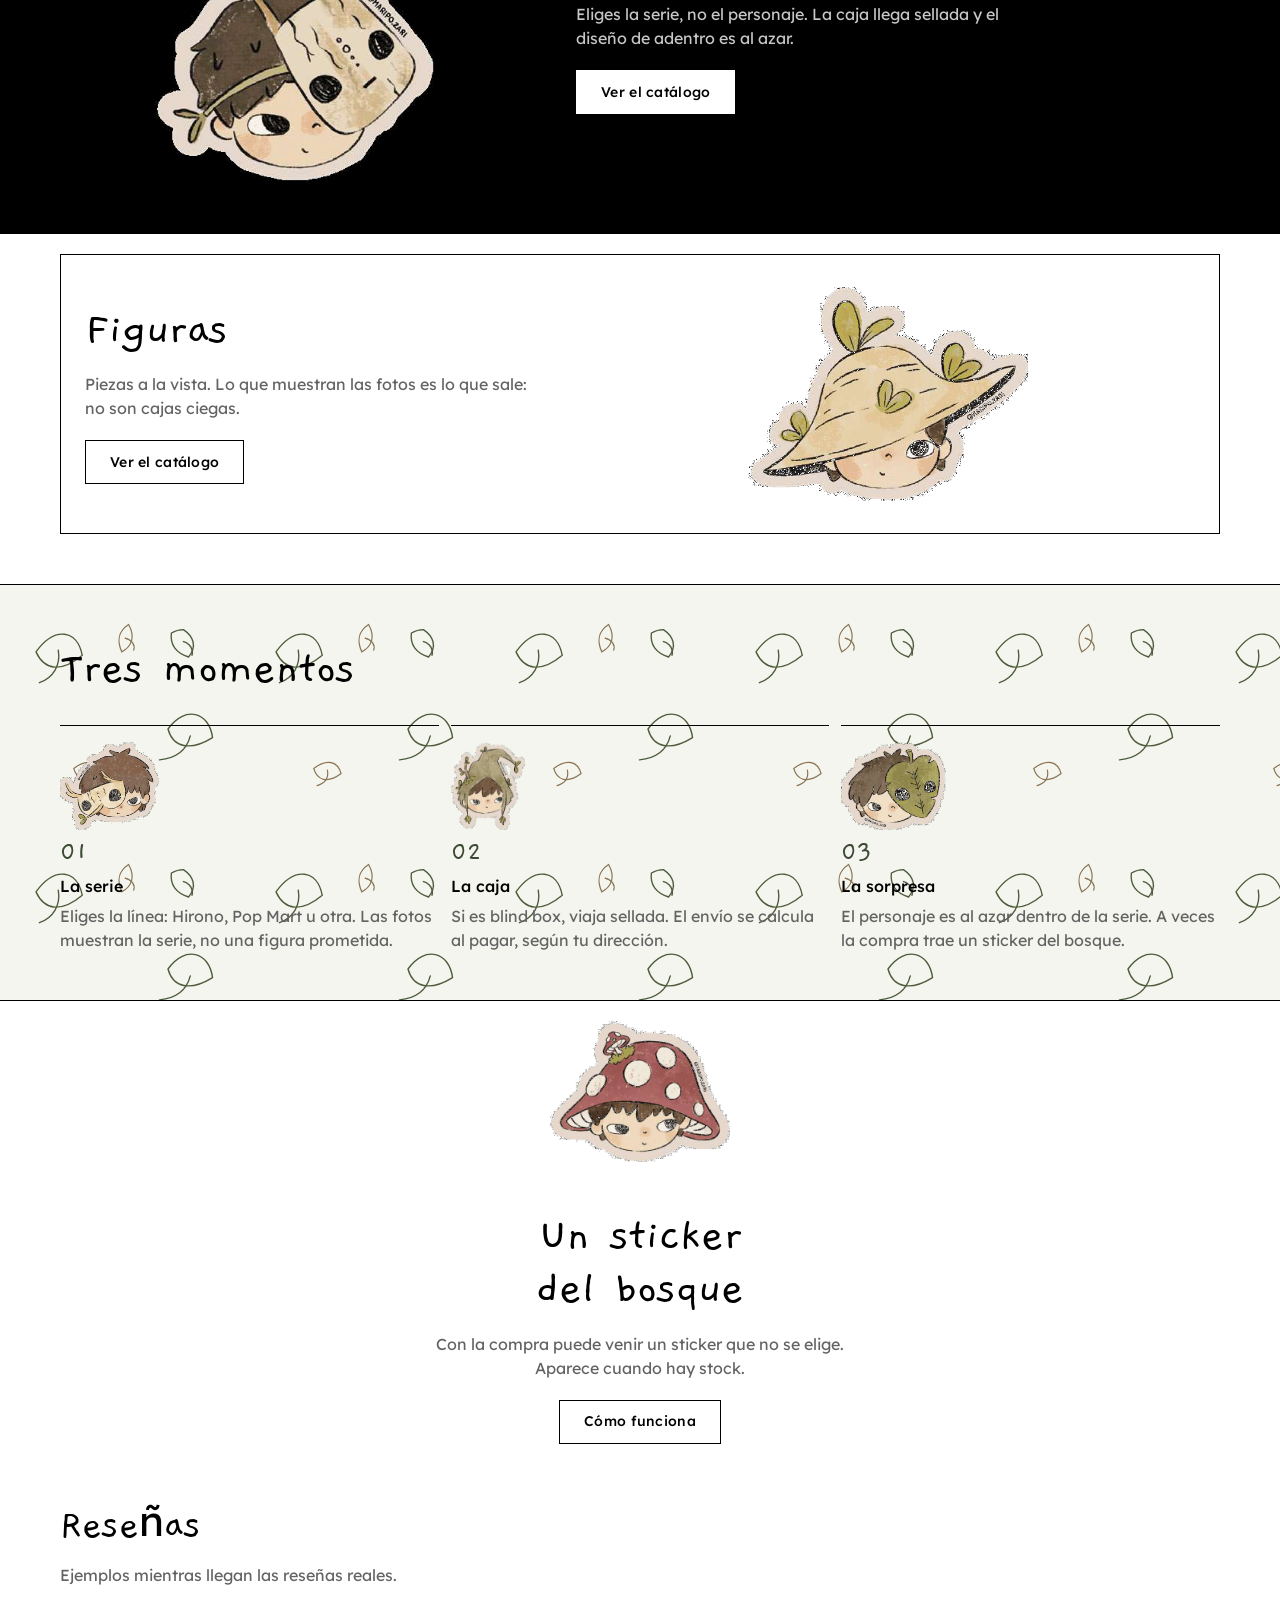
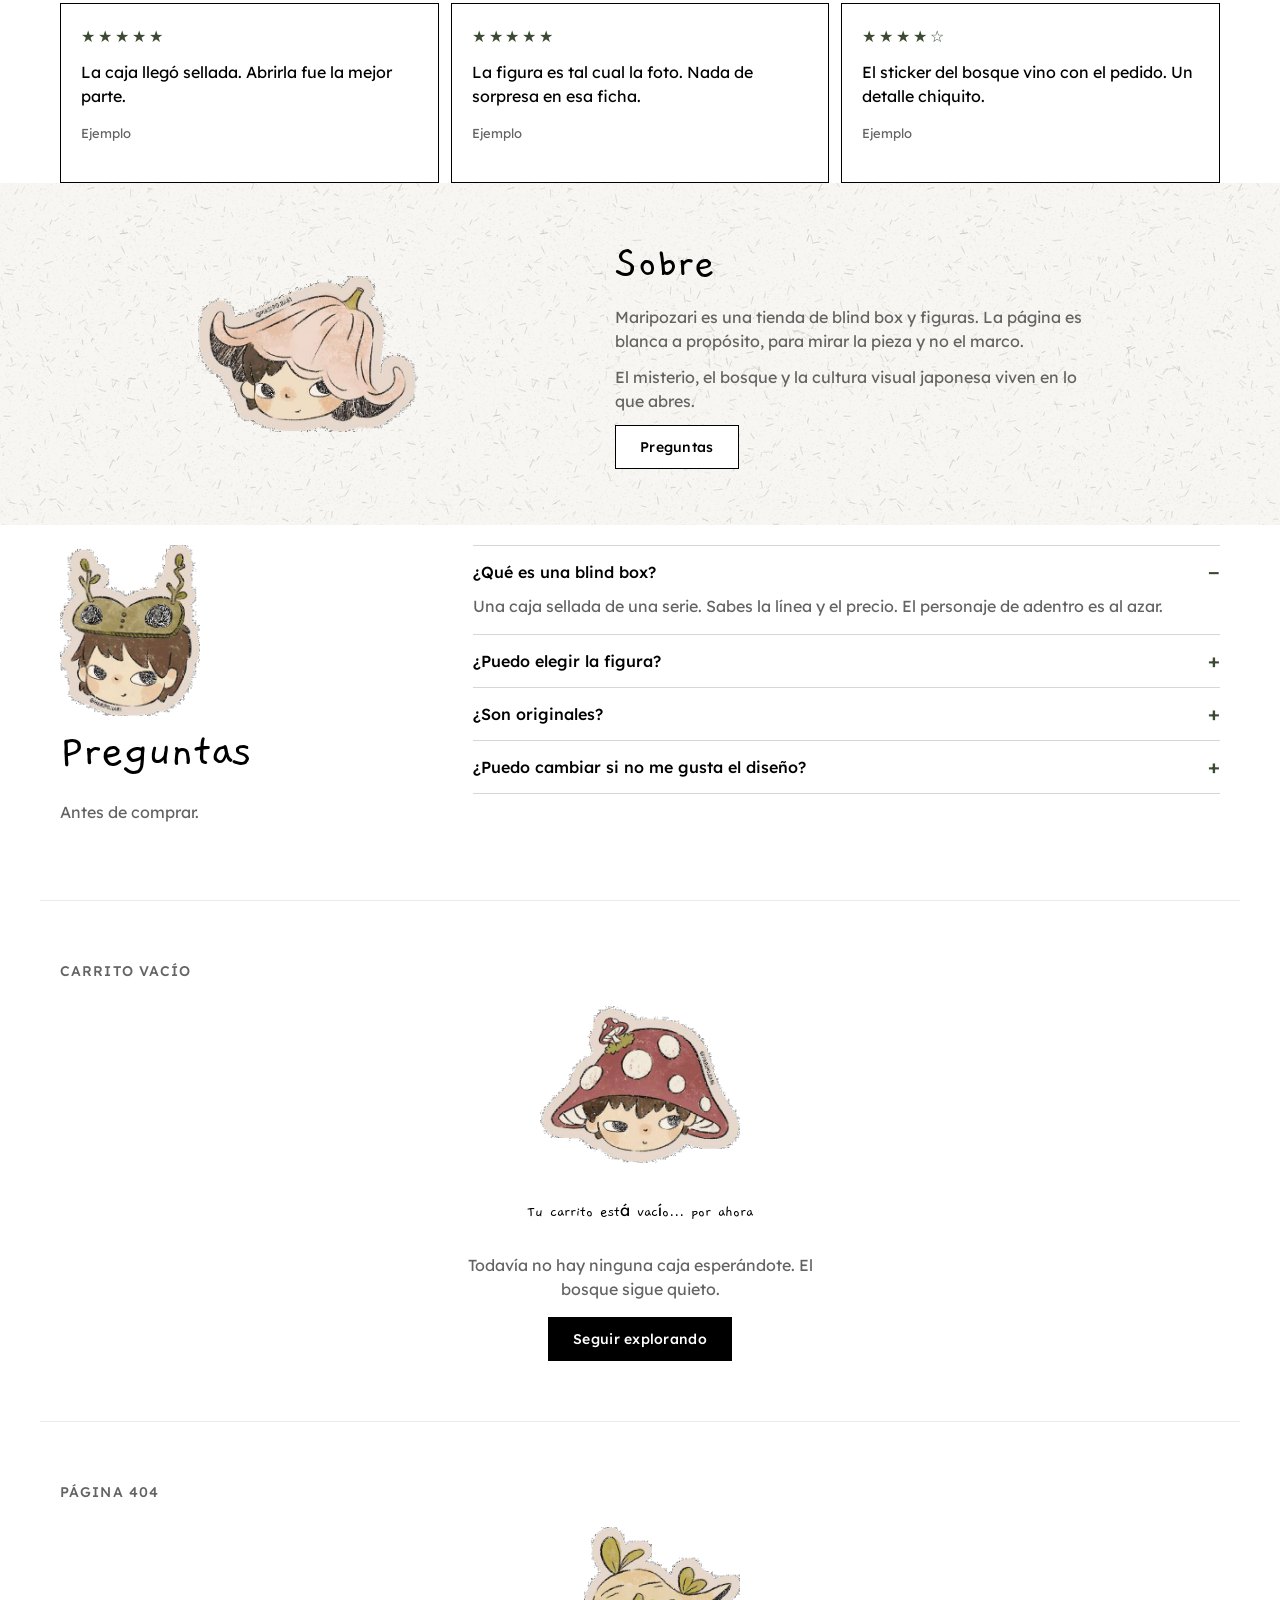
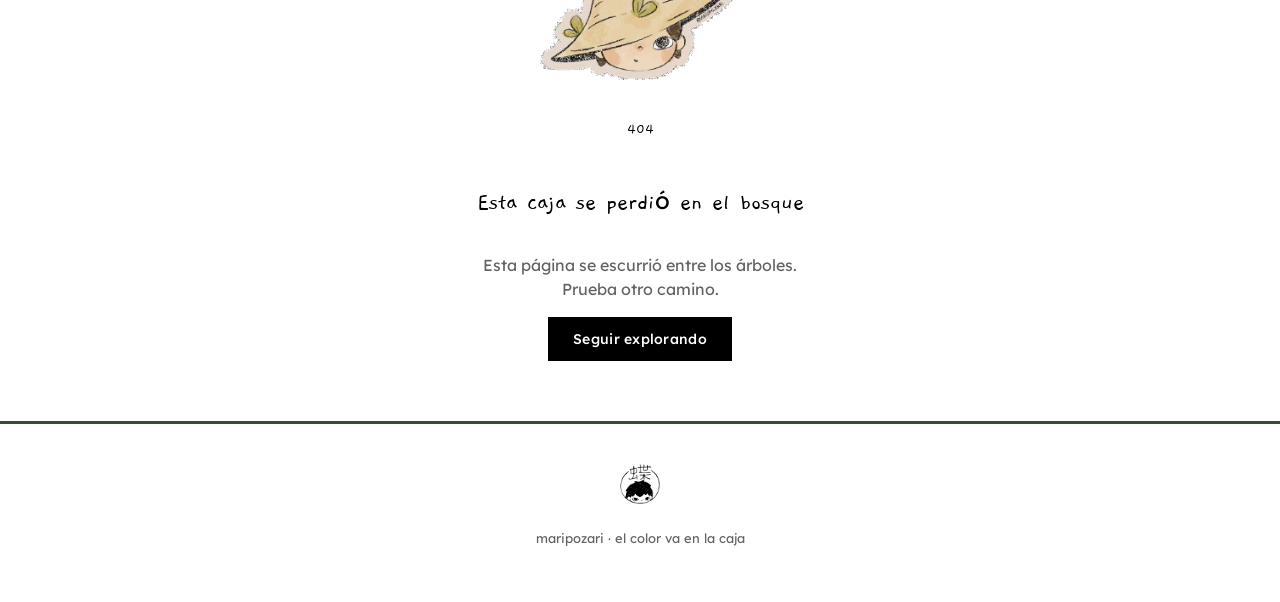
==== commit a122533c: "Separate the header in black and keep checkout clear of chat. White logo and type sit on the black b" ====
--- a/preview/index.html
+++ b/preview/index.html
@@ -20,8 +20,8 @@
     <header class="site-header">
       <button class="icon-btn large-up-hide" type="button" aria-label="Menú">☰</button>
       <a class="logo-link" href="#main">
-        <img class="header__heading-logo header__heading-logo--lockup small-hide medium-hide" src="../assets/logo-horizontal.png" width="200" height="56" alt="maripozari">
-        <img class="header__heading-logo header__heading-logo--symbol large-up-hide" src="../assets/logo-symbol.png" width="48" height="48" alt="maripozari">
+        <img class="header__heading-logo header__heading-logo--lockup small-hide medium-hide" src="../assets/logo-horizontal-white.png" width="200" height="56" alt="maripozari">
+        <img class="header__heading-logo header__heading-logo--symbol large-up-hide" src="../assets/logo-symbol-white.png" width="48" height="48" alt="maripozari">
       </a>
       <nav class="nav small-hide" aria-label="Principal">
         <a href="#main">Inicio</a>
@@ -264,7 +264,7 @@
 
     <footer class="site-footer">
       <img src="../assets/logo-symbol.png" width="40" height="40" alt="">
-      <p>maripozari · blanco, negro y gris · el color va en la caja</p>
+      <p>maripozari · el color va en la caja</p>
     </footer>
   </body>
 </html>
--- a/preview/preview.css
+++ b/preview/preview.css
@@ -6,6 +6,9 @@
   --font-heading-family: 'Lexend', sans-serif;
   --font-display-family: 'Gaegu', 'Lexend', cursive;
   --maripozari-kraft-image: url('../assets/texture-kraft.png');
+  --maripozari-leaf-image: url('../assets/texture-leaves.svg');
+  --color-leaf: 60, 74, 52;
+  --color-leaf-paper: 243, 245, 238;
 }
 
 * { box-sizing: border-box; }
@@ -37,8 +40,11 @@
 .announcement {
   text-align: center;
   padding: 1rem 1.6rem;
-  border-bottom: 1px solid rgba(0, 0, 0, 0.12);
+  border-bottom: 0;
   font-size: 1.3rem;
+  background: #f3f5ee url('../assets/texture-leaves.svg') repeat;
+  background-size: 220px;
+  color: #000;
 }
 
 .site-header {
@@ -47,11 +53,17 @@
   align-items: center;
   gap: 1.6rem;
   padding: 1.6rem 2rem;
-  border-bottom: 1px solid rgba(0, 0, 0, 0.12);
+  border-bottom: 3px solid #3c4a34;
   position: sticky;
   top: 0;
-  background: #fff;
+  background: #000;
+  color: #fff;
   z-index: 5;
+}
+
+.site-header .nav a,
+.site-header .icon-btn {
+  color: #fff;
 }
 
 .logo-link { display: flex; align-items: center; justify-self: start; }
@@ -300,9 +312,21 @@
   align-items: center;
   gap: 1.2rem;
   padding: 4rem 2rem;
-  border-top: 1px solid rgba(0, 0, 0, 0.12);
+  border-top: 3px solid #3c4a34;
   color: #636363;
   font-size: 1.3rem;
+}
+
+.facts {
+  display: grid;
+  gap: 1rem;
+  margin: 1.6rem 0;
+  padding: 0;
+  list-style: none;
+}
+
+.facts li {
+  word-break: normal;
 }
 
 @media screen and (max-width: 749px) {
--- a/assets/maripozari.css
+++ b/assets/maripozari.css
@@ -4,6 +4,8 @@
   --color-ink: 0, 0, 0;
   --color-paper: 255, 255, 255;
   --color-ash: 99, 99, 99;
+  --color-leaf: 60, 74, 52;
+  --color-leaf-paper: 243, 245, 238;
   --font-body-family: 'Lexend', sans-serif;
   --font-heading-family: 'Lexend', sans-serif;
   --font-display-family: 'Gaegu', 'Lexend', cursive;
@@ -211,8 +213,46 @@
   font-weight: 500;
 }
 
+.header-wrapper {
+  --color-foreground: 255, 255, 255;
+  --color-background: 0, 0, 0;
+  --gradient-background: #000000;
+  --color-button: 255, 255, 255;
+  --color-button-text: 0, 0, 0;
+  --color-link: 255, 255, 255;
+  background-color: #000;
+  color: #fff;
+}
+
 .header-wrapper--border-bottom {
-  border-bottom-color: rgba(var(--color-ink), 0.12);
+  border-bottom: 0.3rem solid rgb(var(--color-leaf));
+}
+
+.header-wrapper .header__menu-item,
+.header-wrapper .header__icon,
+.header-wrapper .header__heading-link {
+  color: #fff;
+}
+
+.header-wrapper .header__active-menu-item {
+  color: #fff;
+}
+
+.header-wrapper details[open] .modal-overlay::after {
+  background-color: rgba(0, 0, 0, 0.45);
+}
+
+.shopify-section-group-header-group .utility-bar.gradient {
+  background: rgb(var(--color-leaf-paper)) var(--maripozari-leaf-image, none) repeat;
+  background-size: 220px;
+  color: rgb(var(--color-ink));
+}
+
+.utility-bar .announcement-bar__message,
+.utility-bar .announcement-bar__link {
+  color: rgb(var(--color-ink));
+  word-break: normal;
+  overflow-wrap: break-word;
 }
 
 .announcement-bar {
@@ -220,7 +260,11 @@
 }
 
 .maripozari-paths {
-  padding: 1.2rem 0 3.2rem;
+  padding: 2.4rem 0 3.2rem;
+  background-color: rgb(var(--color-leaf-paper));
+  background-image: var(--maripozari-leaf-image, none);
+  background-size: 240px;
+  background-repeat: repeat;
 }
 
 .maripozari-paths__list {
@@ -327,6 +371,7 @@
   font-family: var(--font-display-family);
   font-size: 2.4rem;
   line-height: 1;
+  color: rgb(var(--color-leaf));
 }
 
 .maripozari-paths__list h2 {
@@ -334,6 +379,16 @@
   font-family: var(--font-body-family);
   font-size: 1.8rem;
   font-weight: 500;
+}
+
+.maripozari-paths__list h2,
+.maripozari-paths__list p,
+.product__title,
+.cart-item__name,
+.card__heading {
+  word-break: normal;
+  overflow-wrap: break-word;
+  hyphens: none;
 }
 
 .maripozari-paths__list p {
@@ -412,6 +467,7 @@
   flex-shrink: 0;
   font-size: 2rem;
   line-height: 1;
+  color: rgb(var(--color-leaf));
 }
 
 .maripozari-faq__item[open] summary::after {
@@ -453,7 +509,7 @@
 
 .maripozari-banner__eyebrow {
   margin: 0 0 1.2rem;
-  color: rgb(var(--color-ash));
+  color: rgb(var(--color-leaf));
   font-size: 1.2rem;
   letter-spacing: 0.14em;
   text-transform: uppercase;
@@ -494,6 +550,10 @@
   padding: 4.8rem 0;
   border-top: 0.1rem solid rgb(var(--color-ink));
   border-bottom: 0.1rem solid rgb(var(--color-ink));
+  background-color: rgb(var(--color-leaf-paper));
+  background-image: var(--maripozari-leaf-image, none);
+  background-size: 240px;
+  background-repeat: repeat;
 }
 
 .maripozari-moment--ink {
@@ -557,6 +617,17 @@
 .drawer__footer .cart__ctas {
   border: 0;
   padding: 0;
+}
+
+cart-drawer .drawer__footer .cart__ctas {
+  display: flex;
+  flex-direction: column;
+  align-items: stretch;
+  gap: 1rem;
+}
+
+cart-drawer .drawer__footer .maripozari-cart-note {
+  margin: 0;
 }
 
 .maripozari-steps__heading {
@@ -591,6 +662,7 @@
   font-family: var(--font-display-family);
   font-size: 2.8rem;
   line-height: 1;
+  color: rgb(var(--color-leaf));
 }
 
 .maripozari-steps__list h3 {
@@ -746,7 +818,7 @@
   }
 
   .maripozari-paths {
-    padding: 0.4rem 0 2rem;
+    padding: 1.6rem 0 2.4rem;
   }
 
   .maripozari-paths__list {
@@ -961,6 +1033,7 @@
 .maripozari-reviews__stars {
   margin: 0 0 1.2rem;
   letter-spacing: 0.18em;
+  color: rgb(var(--color-leaf));
 }
 
 .maripozari-reviews__card blockquote {
@@ -1013,3 +1086,54 @@
 .maripozari-reel__dot[aria-current='true']::before {
   background: rgb(var(--color-ink));
 }
+
+.footer.gradient {
+  border-top: 0.3rem solid rgb(var(--color-leaf));
+}
+
+.product__info-container .icon-with-text .h4 {
+  word-break: normal;
+  overflow-wrap: normal;
+  hyphens: manual;
+  letter-spacing: 0;
+  line-height: 1.3;
+}
+
+@media screen and (max-width: 749px) {
+  .product__info-container .icon-with-text--horizontal {
+    flex-direction: column;
+    align-items: stretch;
+    row-gap: 1.2rem;
+    column-gap: 0;
+  }
+
+  .product__info-container .icon-with-text--horizontal .icon-with-text__item {
+    flex-direction: row;
+    width: 100%;
+    align-items: center;
+    gap: 1.2rem;
+    text-align: left;
+  }
+
+  .product__info-container .icon-with-text--horizontal .svg-wrapper,
+  .product__info-container .icon-with-text--horizontal img {
+    margin-bottom: 0;
+    flex: 0 0 auto;
+  }
+
+  .product__info-container .icon-with-text--horizontal .h4 {
+    text-align: left;
+    padding-top: 0;
+  }
+}
+
+/* The Inbox chat is position:fixed over the drawer corner. This pocket keeps Pagar pedido above it. */
+cart-drawer .drawer__footer,
+cart-drawer .drawer__inner-empty {
+  flex-shrink: 0;
+  padding-bottom: calc(11.2rem + env(safe-area-inset-bottom, 0px)) !important;
+}
+
+.cart__footer-wrapper:last-child .cart__footer {
+  padding-bottom: calc(11.2rem + env(safe-area-inset-bottom, 0px)) !important;
+}
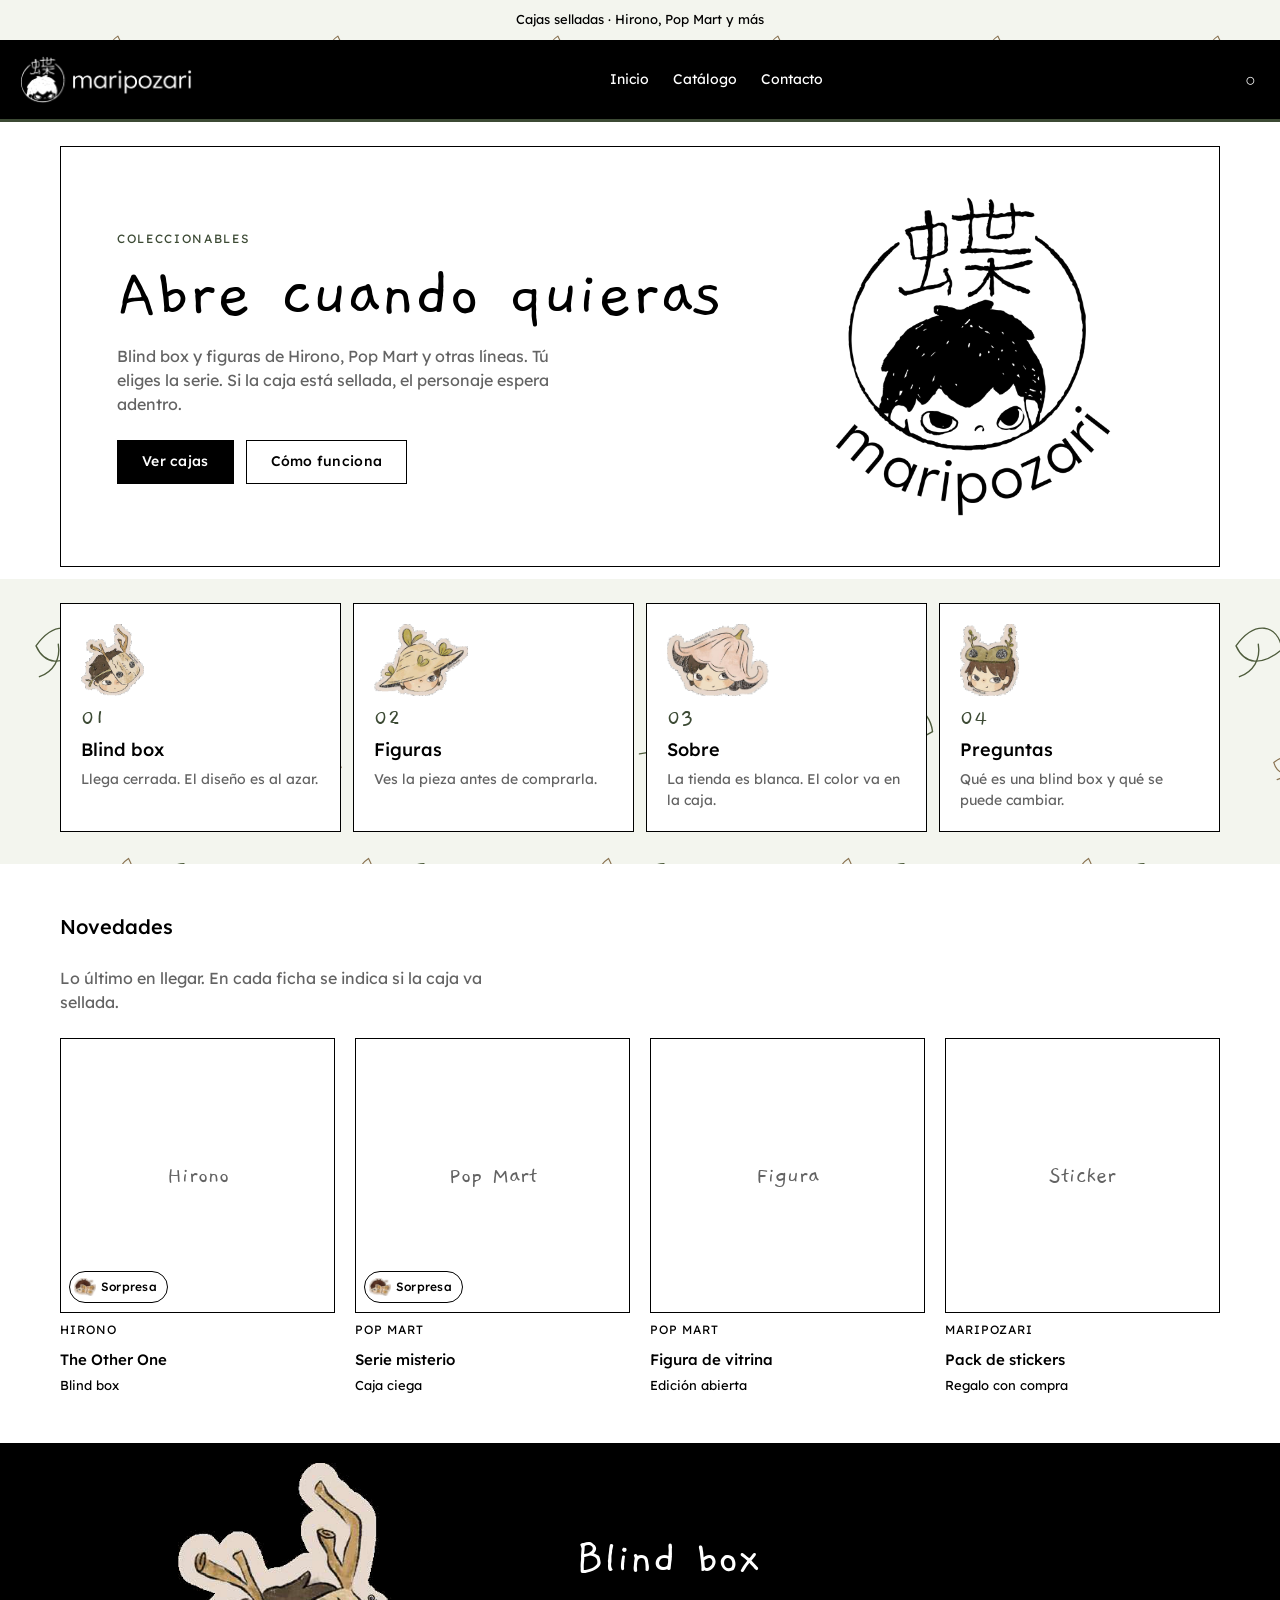
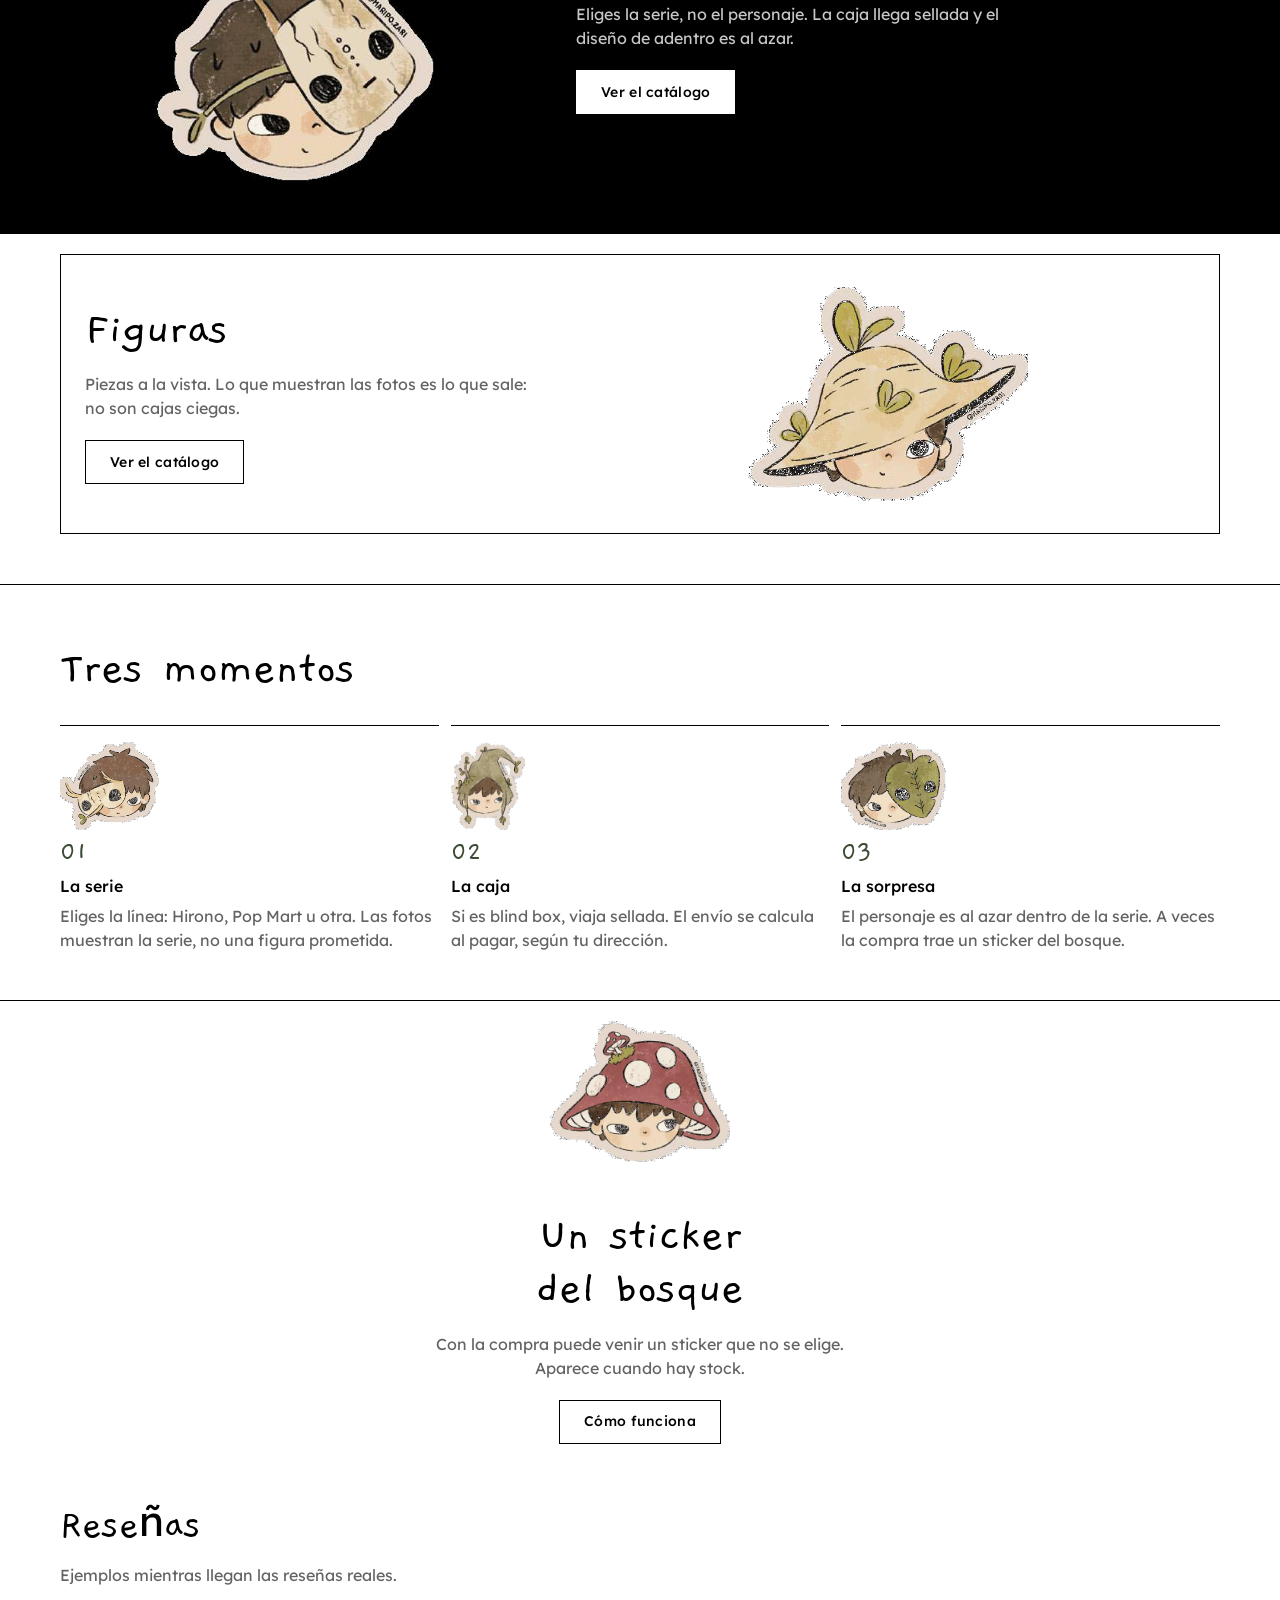
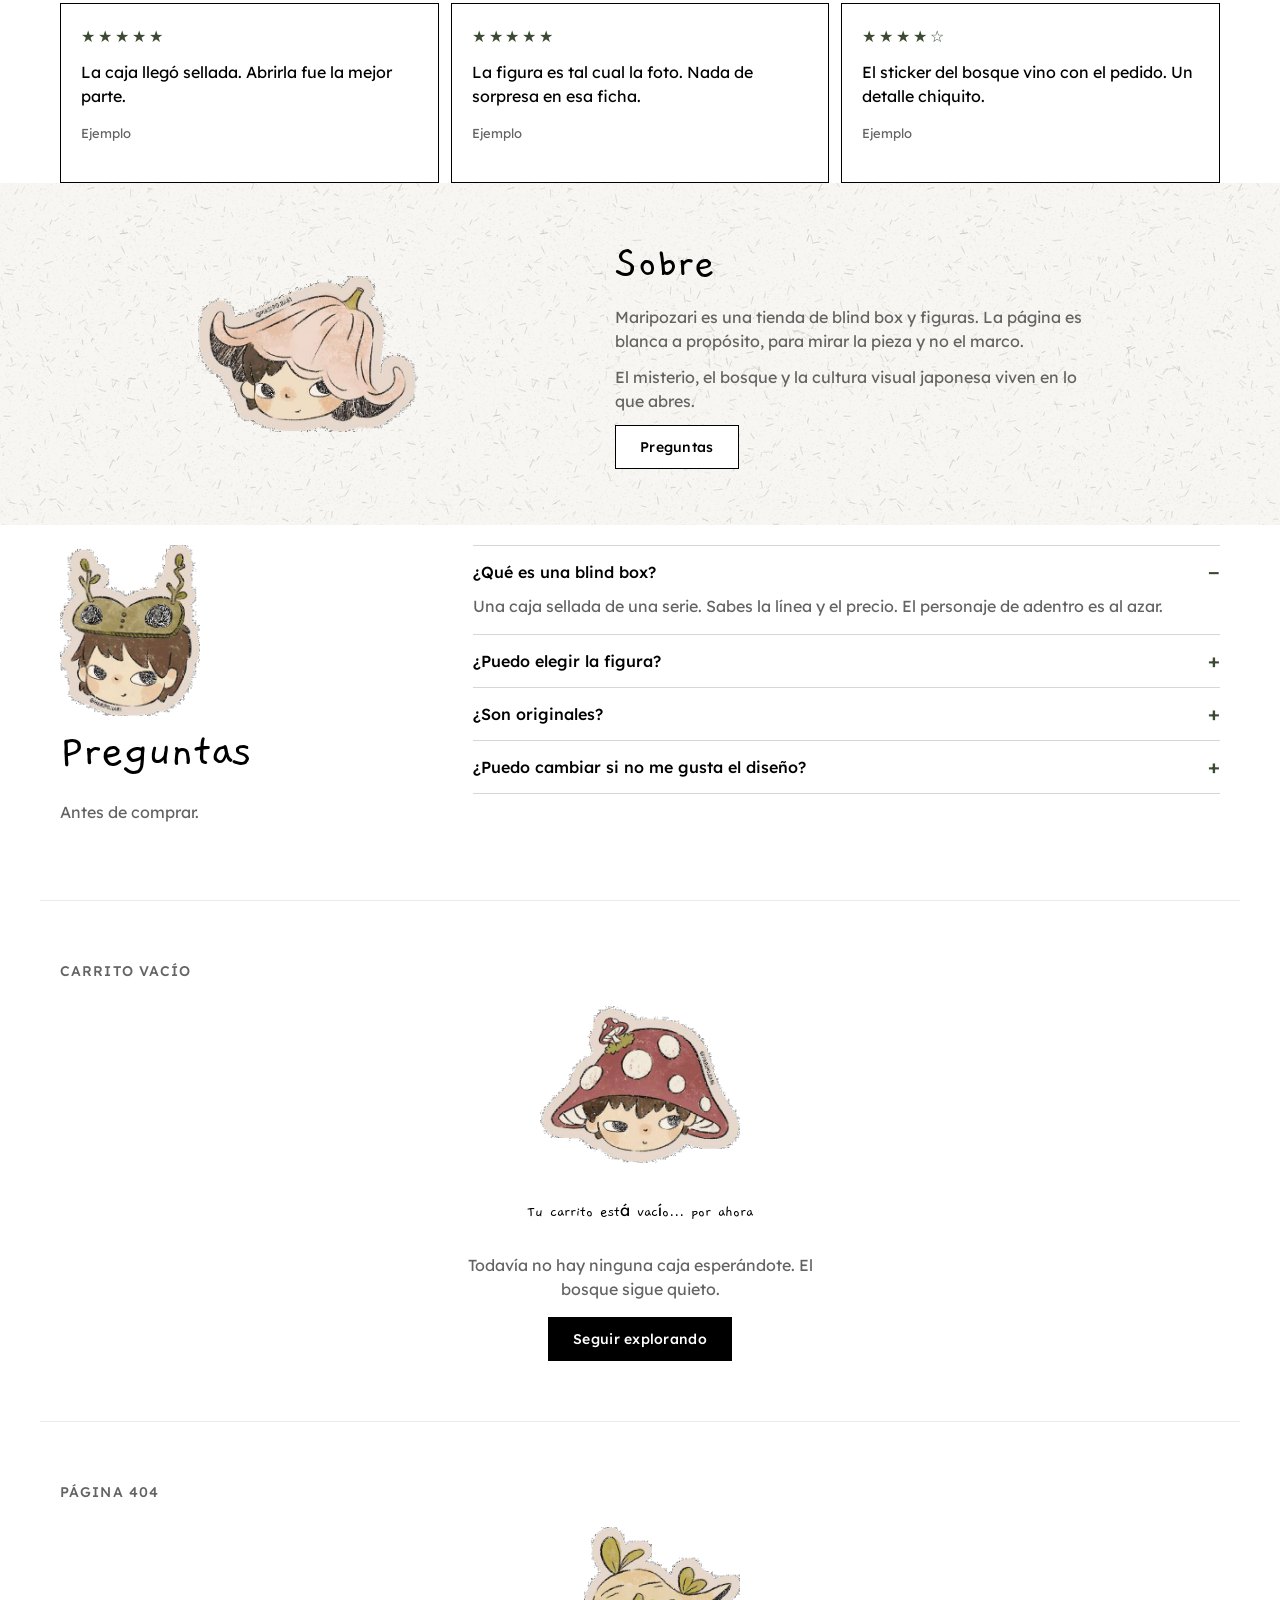
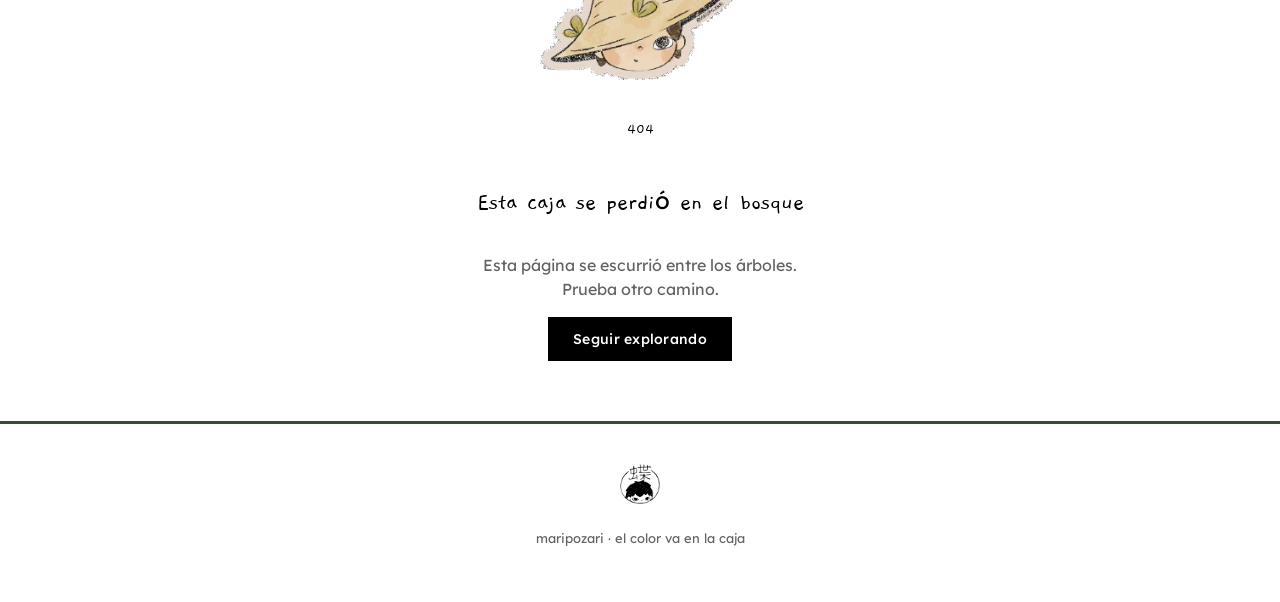
==== commit 70539426: "Build the Cómo funciona page as its own guide. The template now explains blind box and visible figur" ====
--- a/preview/index.html
+++ b/preview/index.html
@@ -41,7 +41,7 @@
               <p class="maripozari-banner__text">Blind box y figuras de Hirono, Pop Mart y otras líneas. Tú eliges la serie. Si la caja está sellada, el personaje espera adentro.</p>
               <div class="maripozari-banner__actions">
                 <a class="button" href="#novedades">Ver cajas</a>
-                <a class="button button--secondary" href="#como-funciona">Cómo funciona</a>
+                <a class="button button--secondary" href="como-funciona.html">Cómo funciona</a>
               </div>
             </div>
             <div class="maripozari-banner__visual">
--- a/preview/preview.css
+++ b/preview/preview.css
@@ -189,6 +189,21 @@
 .display {
   font-size: clamp(3.2rem, 6vw, 5.6rem);
   margin: 0 0 1.2rem;
+}
+
+.como-intro {
+  padding: 4.8rem 2rem 0.4rem;
+  text-align: center;
+}
+
+.como-intro .maripozari-steps__heading,
+.como-intro .lede {
+  margin-left: auto;
+  margin-right: auto;
+}
+
+.como-intro .lede {
+  max-width: 42rem;
 }
 
 .lede {
--- a/assets/maripozari.css
+++ b/assets/maripozari.css
@@ -550,10 +550,7 @@
   padding: 4.8rem 0;
   border-top: 0.1rem solid rgb(var(--color-ink));
   border-bottom: 0.1rem solid rgb(var(--color-ink));
-  background-color: rgb(var(--color-leaf-paper));
-  background-image: var(--maripozari-leaf-image, none);
-  background-size: 240px;
-  background-repeat: repeat;
+  background: rgb(var(--color-paper));
 }
 
 .maripozari-moment--ink {
@@ -648,6 +645,10 @@
 @media screen and (min-width: 750px) {
   .maripozari-steps__list {
     grid-template-columns: repeat(3, minmax(0, 1fr));
+  }
+
+  .maripozari-steps__list:has(> li:nth-child(4)) {
+    grid-template-columns: repeat(2, minmax(0, 1fr));
   }
 }
 
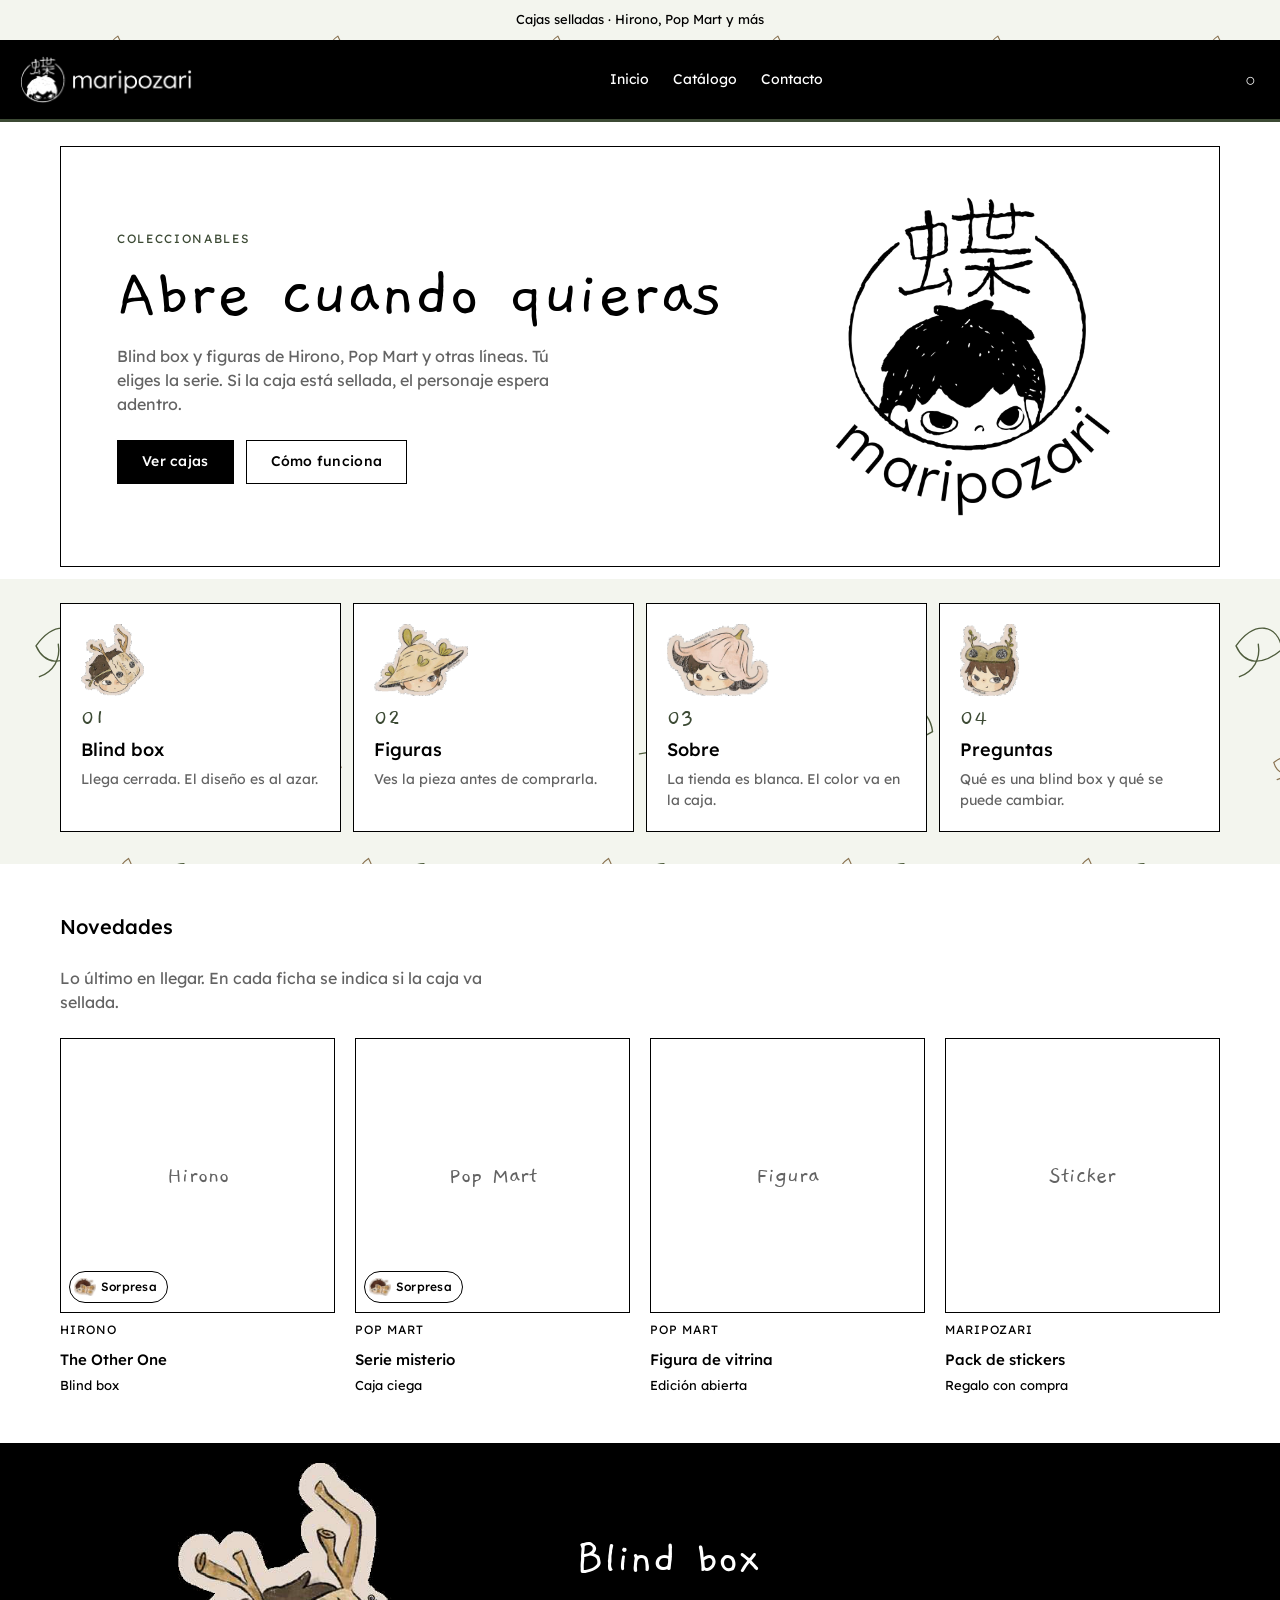
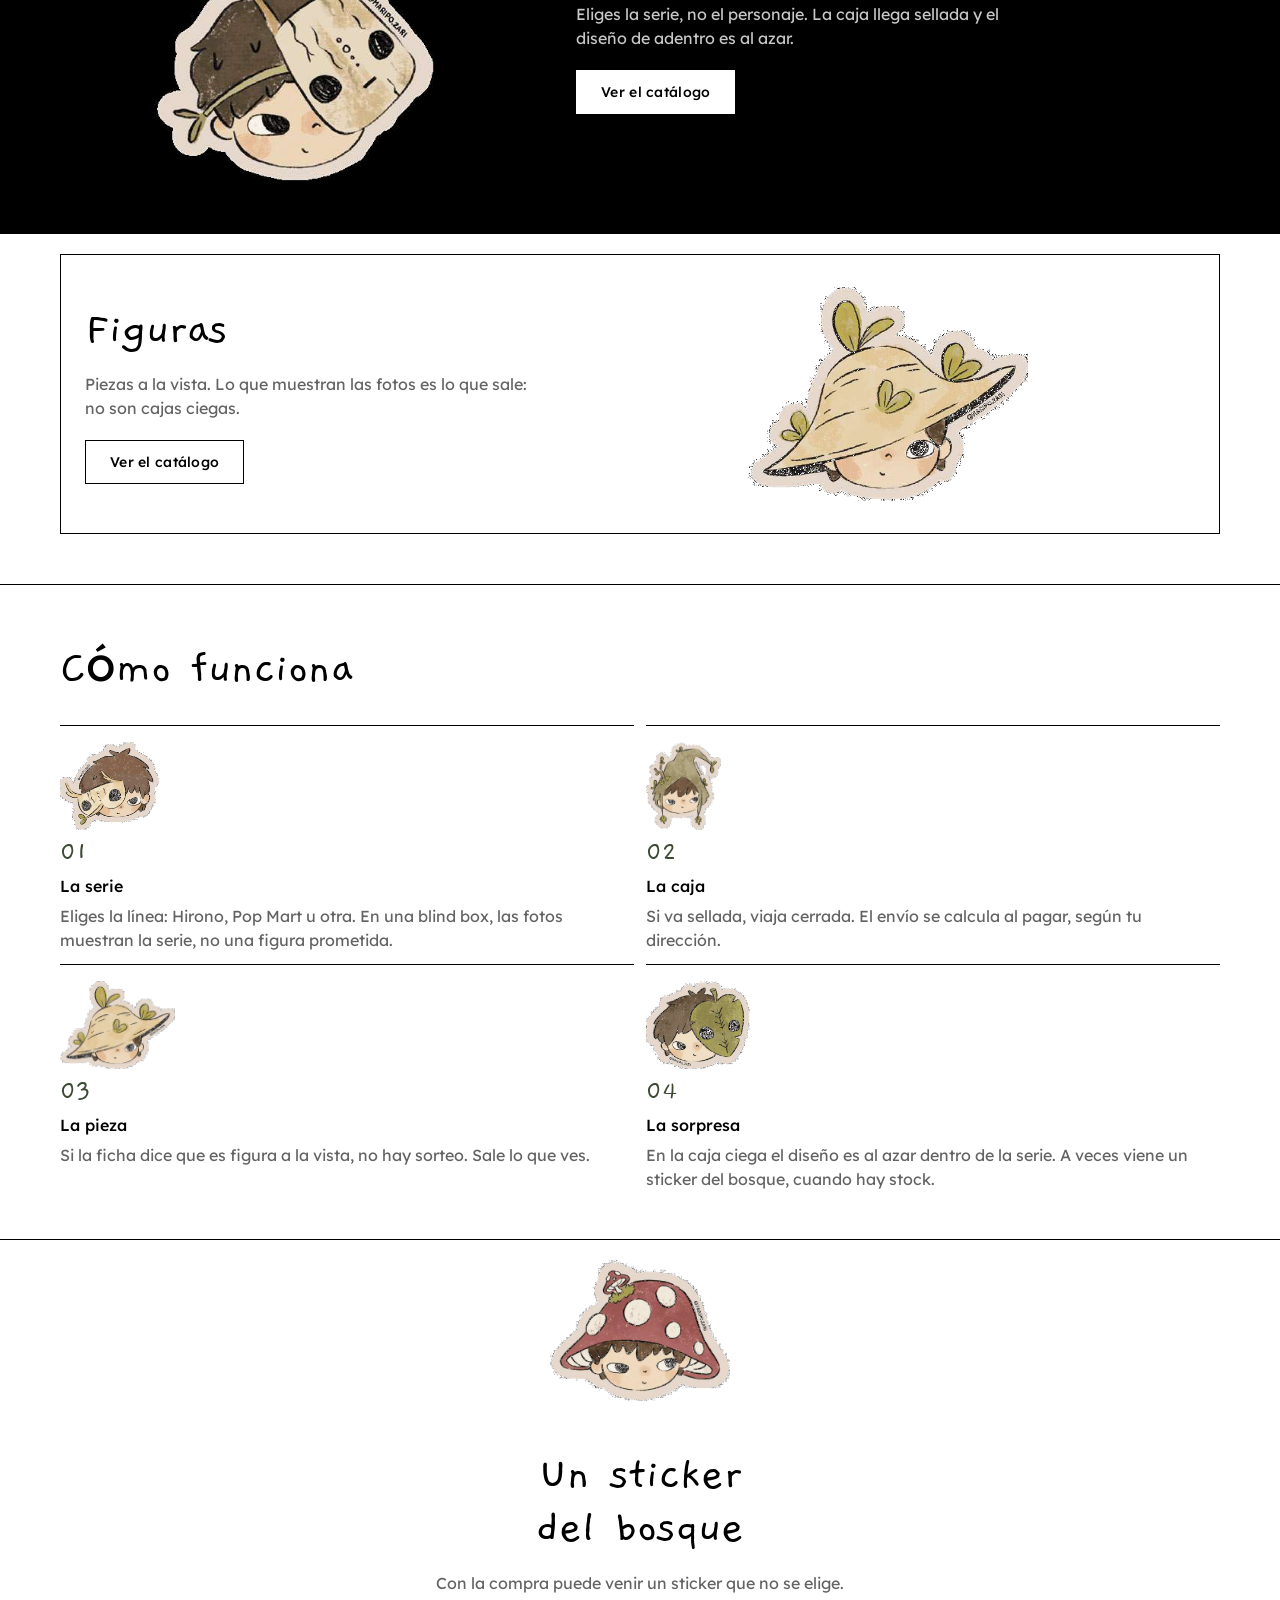
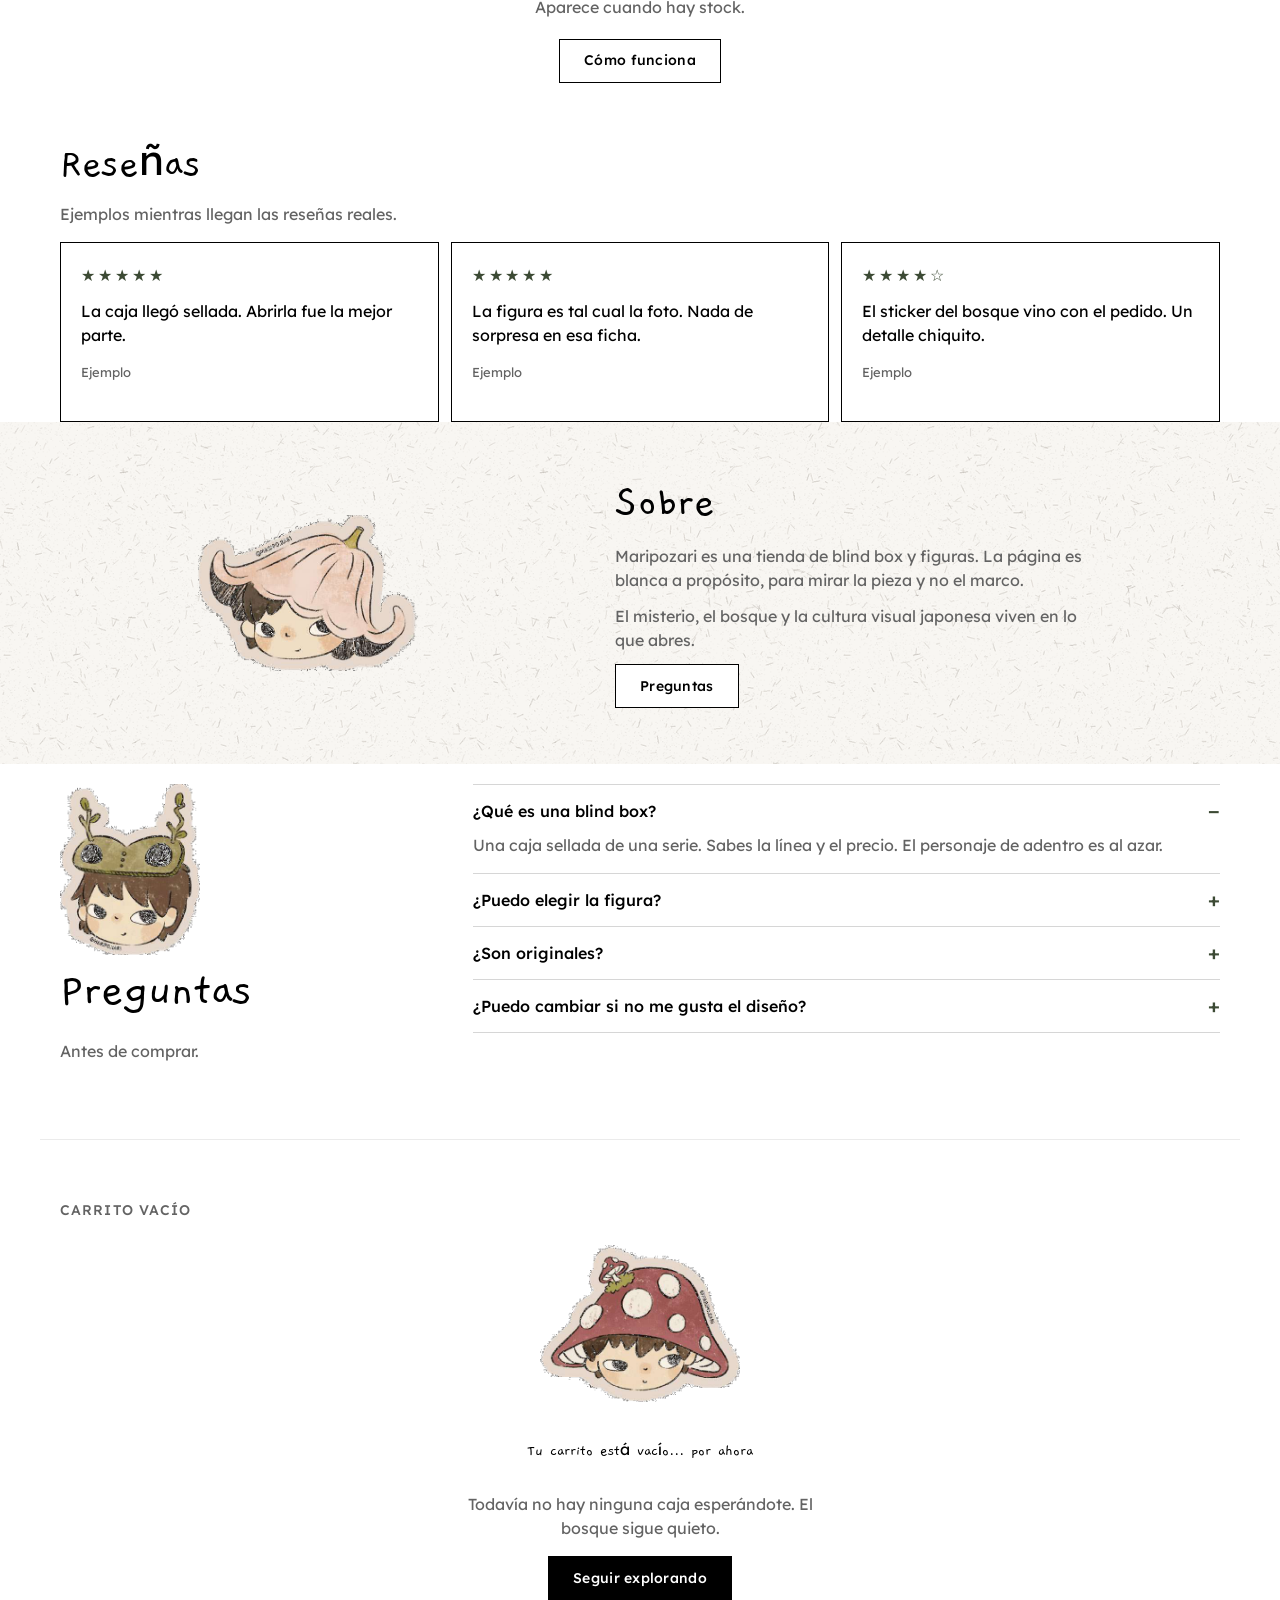
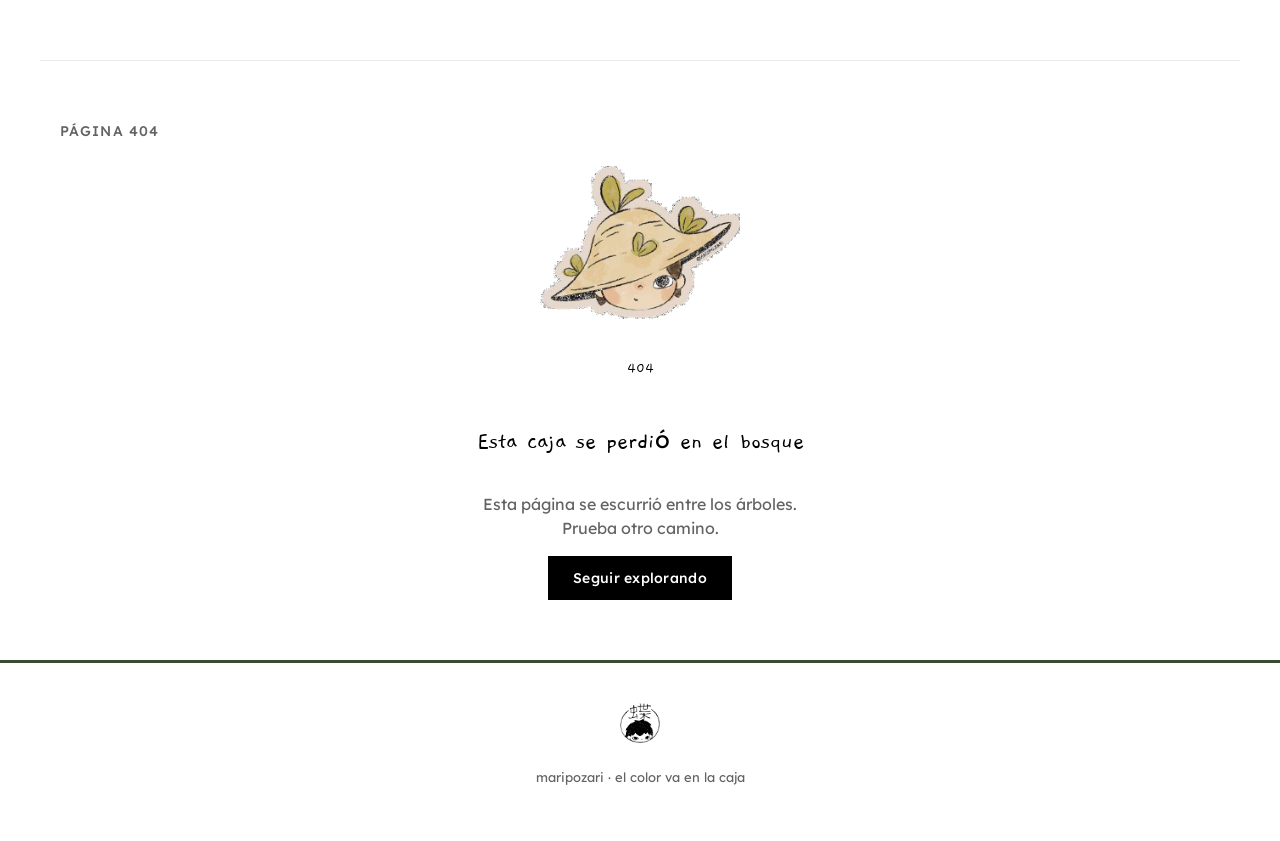
==== commit 94853d2c: "Point Cómo funciona at the home guide instead of a missing page. The store has no /pages/como-funcio" ====
--- a/preview/index.html
+++ b/preview/index.html
@@ -41,7 +41,7 @@
               <p class="maripozari-banner__text">Blind box y figuras de Hirono, Pop Mart y otras líneas. Tú eliges la serie. Si la caja está sellada, el personaje espera adentro.</p>
               <div class="maripozari-banner__actions">
                 <a class="button" href="#novedades">Ver cajas</a>
-                <a class="button button--secondary" href="como-funciona.html">Cómo funciona</a>
+                <a class="button button--secondary" href="#como-funciona">Cómo funciona</a>
               </div>
             </div>
             <div class="maripozari-banner__visual">
@@ -141,11 +141,12 @@
 
       <section id="como-funciona" class="maripozari-steps">
         <div class="page-width">
-          <h2 class="maripozari-steps__heading">Tres momentos</h2>
+          <h2 class="maripozari-steps__heading">Cómo funciona</h2>
           <ol class="maripozari-steps__list">
-            <li><img class="maripozari-creature-img" src="../assets/creature-branch.png" width="96" height="96" alt="" style="--creature-size: 9.6rem"><span class="maripozari-steps__index">01</span><h3>La serie</h3><p>Eliges la línea: Hirono, Pop Mart u otra. Las fotos muestran la serie, no una figura prometida.</p></li>
-            <li><img class="maripozari-creature-img" src="../assets/creature-sprout.png" width="96" height="96" alt="" style="--creature-size: 9.6rem"><span class="maripozari-steps__index">02</span><h3>La caja</h3><p>Si es blind box, viaja sellada. El envío se calcula al pagar, según tu dirección.</p></li>
-            <li><img class="maripozari-creature-img" src="../assets/creature-leaf.png" width="96" height="96" alt="" style="--creature-size: 9.6rem"><span class="maripozari-steps__index">03</span><h3>La sorpresa</h3><p>El personaje es al azar dentro de la serie. A veces la compra trae un sticker del bosque.</p></li>
+            <li><img class="maripozari-creature-img" src="../assets/creature-branch.png" width="96" height="96" alt="" style="--creature-size: 9.6rem"><span class="maripozari-steps__index">01</span><h3>La serie</h3><p>Eliges la línea: Hirono, Pop Mart u otra. En una blind box, las fotos muestran la serie, no una figura prometida.</p></li>
+            <li><img class="maripozari-creature-img" src="../assets/creature-sprout.png" width="96" height="96" alt="" style="--creature-size: 9.6rem"><span class="maripozari-steps__index">02</span><h3>La caja</h3><p>Si va sellada, viaja cerrada. El envío se calcula al pagar, según tu dirección.</p></li>
+            <li><img class="maripozari-creature-img" src="../assets/creature-hat.png" width="96" height="96" alt="" style="--creature-size: 9.6rem"><span class="maripozari-steps__index">03</span><h3>La pieza</h3><p>Si la ficha dice que es figura a la vista, no hay sorteo. Sale lo que ves.</p></li>
+            <li><img class="maripozari-creature-img" src="../assets/creature-leaf.png" width="96" height="96" alt="" style="--creature-size: 9.6rem"><span class="maripozari-steps__index">04</span><h3>La sorpresa</h3><p>En la caja ciega el diseño es al azar dentro de la serie. A veces viene un sticker del bosque, cuando hay stock.</p></li>
           </ol>
         </div>
       </section>
